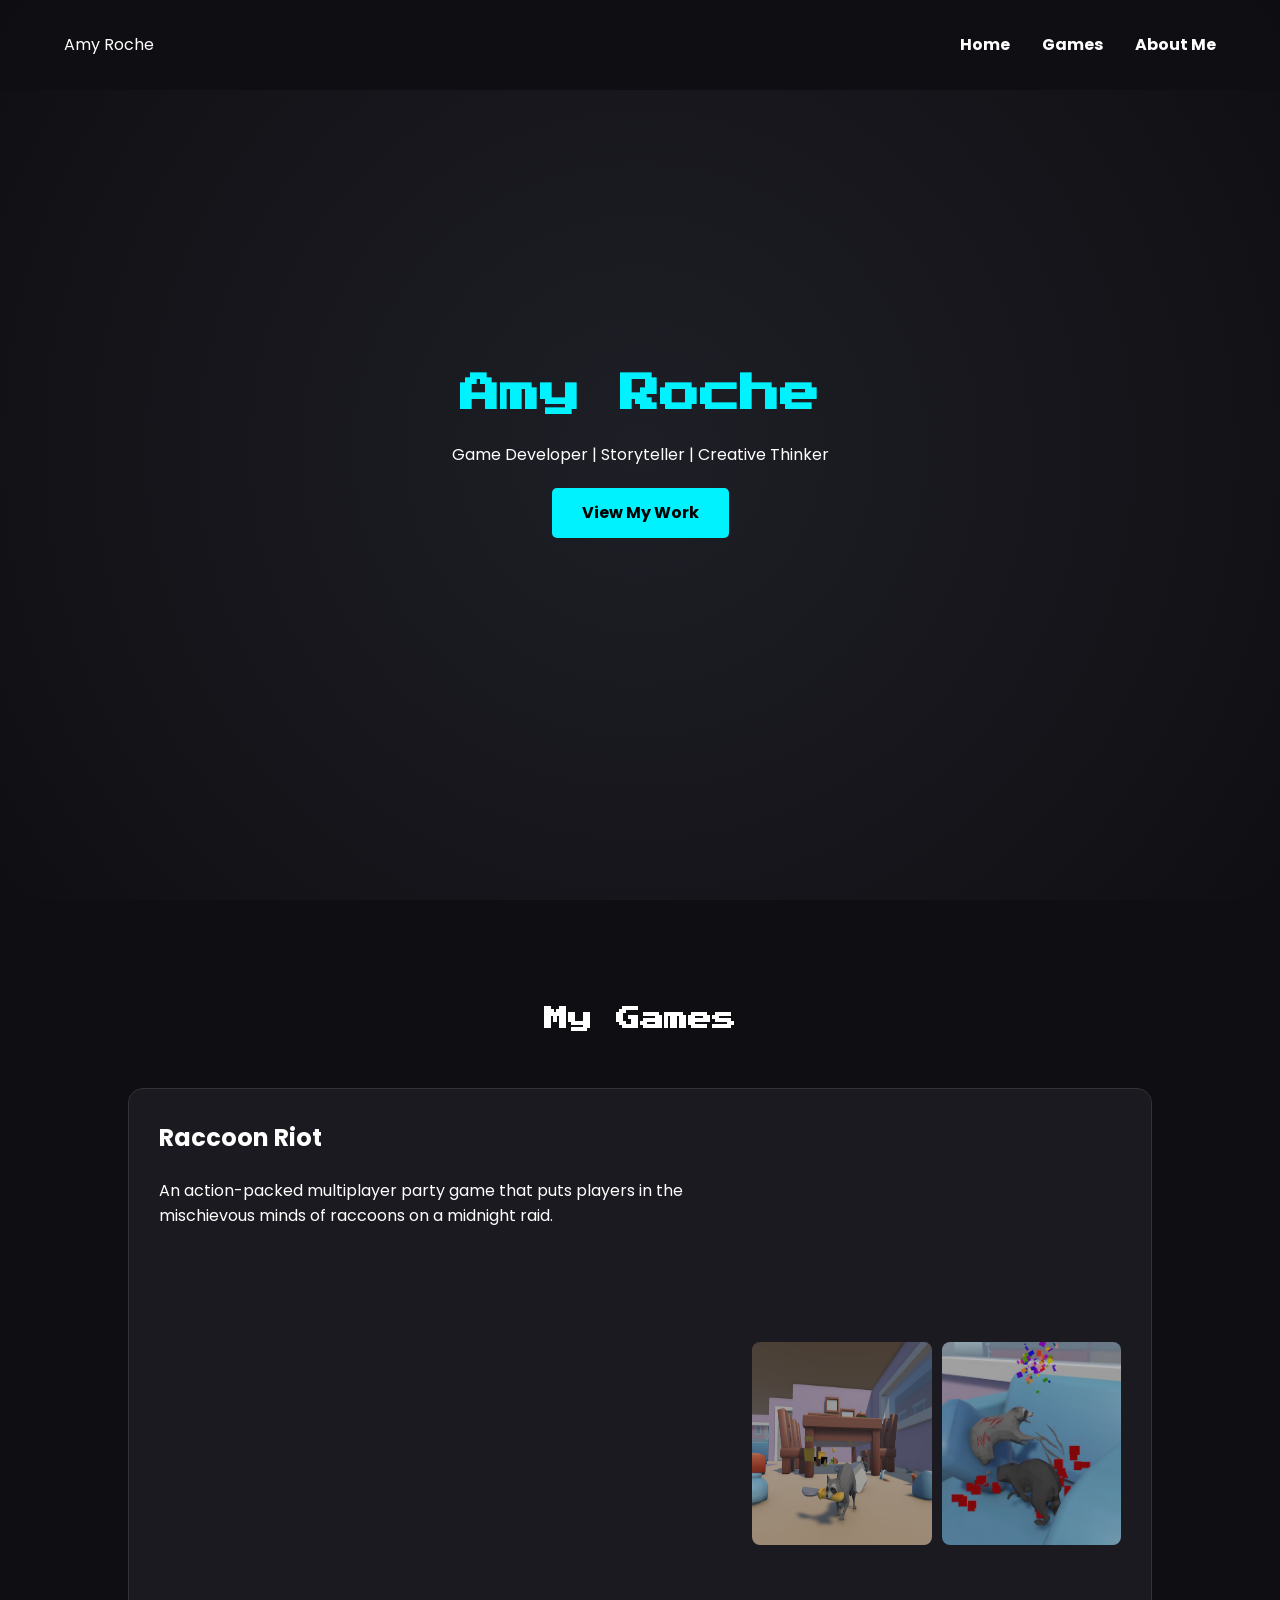
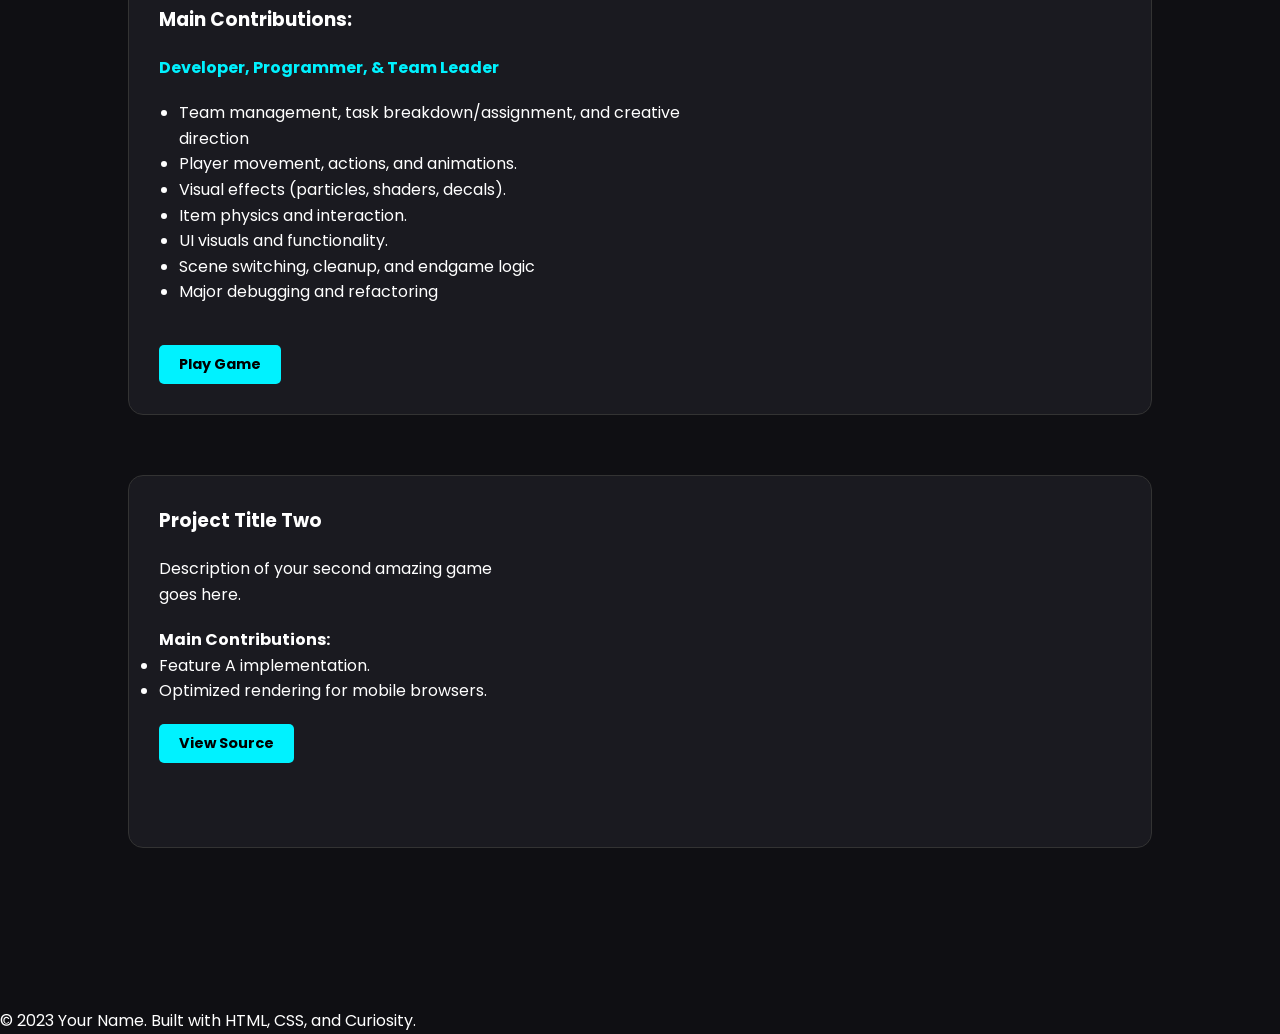
==== Website/index.html @ b45fedc7 "website initial wip" ====
<!DOCTYPE html>
<html lang="en">
<head>
    <meta charset="UTF-8">
    <meta name="viewport" content="width=device-width, initial-scale=1.0">
    <title>Your Name | Game Developer Portfolio</title>
    <link rel="stylesheet" href="style.css">
    <!-- Google Fonts for a gaming feel -->
    <link href="https://fonts.googleapis.com/css2?family=Poppins:wght@300;400;700&family=Press+Start+2P&display=swap" rel="stylesheet">
</head>
<body>

    <!-- Navigation -->
    <nav>
        <div class="logo">Amy Roche</div>
        <ul>
            <li><a href="#title">Home</a></li>
            <li><a href="#projects">Games</a></li>
            <li><a href="#about">About Me</a></li>
        </ul>
    </nav>

    <!-- Title -->
    <section id="title" class="title">
        <div class="title-content">
            <h1><span class="highlight">Amy Roche</span></h1>
            <p>Game Developer | Storyteller | Creative Thinker</p>
            <a href="#projects" class="btn">View My Work</a>
        </div>
    </section>

    <!-- Projects Section -->
    <section id="projects" class="projects">
        <h2 class="section-title">My Games</h2>

        <!-- Raccoon Riot -->
        <div class="project-card">
            <div class="project-info">
                <h2>Raccoon Riot</h2>
                <p class="description">
                    An action-packed multiplayer party game that puts 
                    players in the mischievous minds of raccoons on a midnight raid.
                </p>
            </div>
            <div class="project-media">
                <div class="video-container">
                    <iframe src="https://www.youtube.com/watch?v=JwVisF-17L0" frameborder="0" allowfullscreen></iframe>
                </div>
                <div class="image-row">
                    <img src="assets/Raccoon1.png" alt="Game Screenshot">
                    <img src="assets/Raccoon2.png" alt="Game Screenshot">
                </div>
            </div>
            <div class="project-info">
                <h3 class="description">Main Contributions:</h3>
                <h4>
                    <span class="highlight">Developer, Programmer, & Team Leader</span>
                </h4>
                <div class="list">
                    <ul>
                        <li>Team management, task breakdown/assignment, and creative direction</li>
                        <li>Player movement, actions, and animations.</li>
                        <li>Visual effects (particles, shaders, decals).</li>
                        <li>Item physics and interaction.</li>
                        <li>UI visuals and functionality.</li>
                        <li>Scene switching, cleanup, and endgame logic</li>
                        <li>Major debugging and refactoring</li>
                    </ul>
                </div>
                <a href="#" class="btn-small">Play Game</a>
            </div>
        </div>

        <!-- Unspoken -->
        <div class="project-card reverse">
            <div class="project-media">
                <div class="video-container">
                    <iframe src="https://www.youtube.com/embed/VIDEO_ID" frameborder="0" allowfullscreen></iframe>
                </div>
            </div>
            <div class="project-info">
                <h3>Project Title Two</h3>
                <p class="description">Description of your second amazing game goes here.</p>
                <h4>Main Contributions:</h4>
                <ul>
                    <li>Feature A implementation.</li>
                    <li>Optimized rendering for mobile browsers.</li>
                </ul>
                <a href="#" class="btn-small">View Source</a>
            </div>
        </div>

        <!-- Add Project 3 here -->

    </section>

    <!-- Footer -->
    <footer>
        <p>&copy; 2023 Your Name. Built with HTML, CSS, and Curiosity.</p>
    </footer>

</body>
</html>
---- Website/style.css ----
/* General Reset */
* {
    margin: 0;
    padding: 0;
    box-sizing: border-box;
}

:root {
    --bg-color: #0f0f13;
    --card-bg: #1a1a20;
    --accent-color: #00f2ff; /* Cyan Neon */
    --text-color: #ffffff;
    --body-font: 'Poppins', sans-serif;
    --heading-font: 'Press Start 2P', cursive; /* For that retro feel */
}

html {
    scroll-behavior: smooth;
}

body {
    background-color: var(--bg-color);
    color: var(--text-color);
    font-family: var(--body-font);
    line-height: 1.6;
}

/* Navigation */
nav {
    display: flex;
    justify-content: space-between;
    align-items: center;
    padding: 2rem 5%;
    position: fixed;
    width: 100%;
    z-index: 100;
    background: rgba(15, 15, 19, 0.9);
}

nav ul {
    display: flex;
    list-style: none;
}

nav ul li {
    margin-left: 2rem;
}

nav a {
    color: white;
    text-decoration: none;
    font-weight: bold;
    transition: 0.3s;
}

nav a:hover {
    color: var(--accent-color);
}

/* Title Section */
.title {
    height: 100vh;
    display: flex;
    align-items: center;
    justify-content: center;
    text-align: center;
    background: radial-gradient(circle, #1e1e26 0%, #0f0f13 100%);
}

.highlight {
    color: var(--accent-color);
}

.title h1 {
    font-family: var(--heading-font);
    font-size: 2.5rem;
    margin-bottom: 1rem;
}

/* Project Cards */
.projects {
    padding: 100px 10%;
}

.section-title {
    font-family: var(--heading-font);
    text-align: center;
    margin-bottom: 50px;
    font-size: 1.5rem;
}

.description {
    margin-top: 20px;
    margin-bottom: 20px;
}

.project-card {
    display: grid;
    grid-template-columns: 1.2fr 0.8fr;
    gap: 40px;
    background: var(--card-bg);
    padding: 30px;
    border-radius: 15px;
    margin-bottom: 60px;
    border: 1px solid #333;
    transition: transform 0.3s ease;
}

.project-card:hover {
    transform: translateY(-5px);
    border-color: var(--accent-color);
}

.project-card.reverse {
    direction: rtl; /* Flips the order for visual variety */
}

.project-card.reverse .project-info {
    direction: ltr; /* Resets text direction */
}

.list {
    padding: 20px;
}

.project-info {
    align-items: center;
}

/* Media Styling */
.video-container {
    position: relative;
    padding-bottom: 56.25%; /* 16:9 Aspect Ratio */
    height: 0;
    overflow: hidden;
    border-radius: 8px;
}

.video-container iframe {
    position: absolute;
    top: 0;
    left: 0;
    width: 100%;
    height: 100%;
}

.image-row {
    display: flex;
    gap: 10px;
    margin-top: 15px;
}

.image-row img {
    width: calc(50% - 5px);
    border-radius: 8px;
    opacity: 0.7;
    transition: 0.3s;
}

.image-row img:hover {
    opacity: 1;
}

/* Buttons */
.btn, .btn-small {
    display: inline-block;
    background: var(--accent-color);
    color: #000;
    padding: 12px 30px;
    text-decoration: none;
    font-weight: bold;
    border-radius: 5px;
    margin-top: 20px;
    transition: 0.3s;
}

.btn-small {
    padding: 8px 20px;
    font-size: 0.9rem;
}

.btn:hover {
    box-shadow: 0 0 20px var(--accent-color);
}

/* Responsive Logic */
@media (max-width: 900px) {
    .project-card, .project-card.reverse {
        grid-template-columns: 1fr;
    }
}
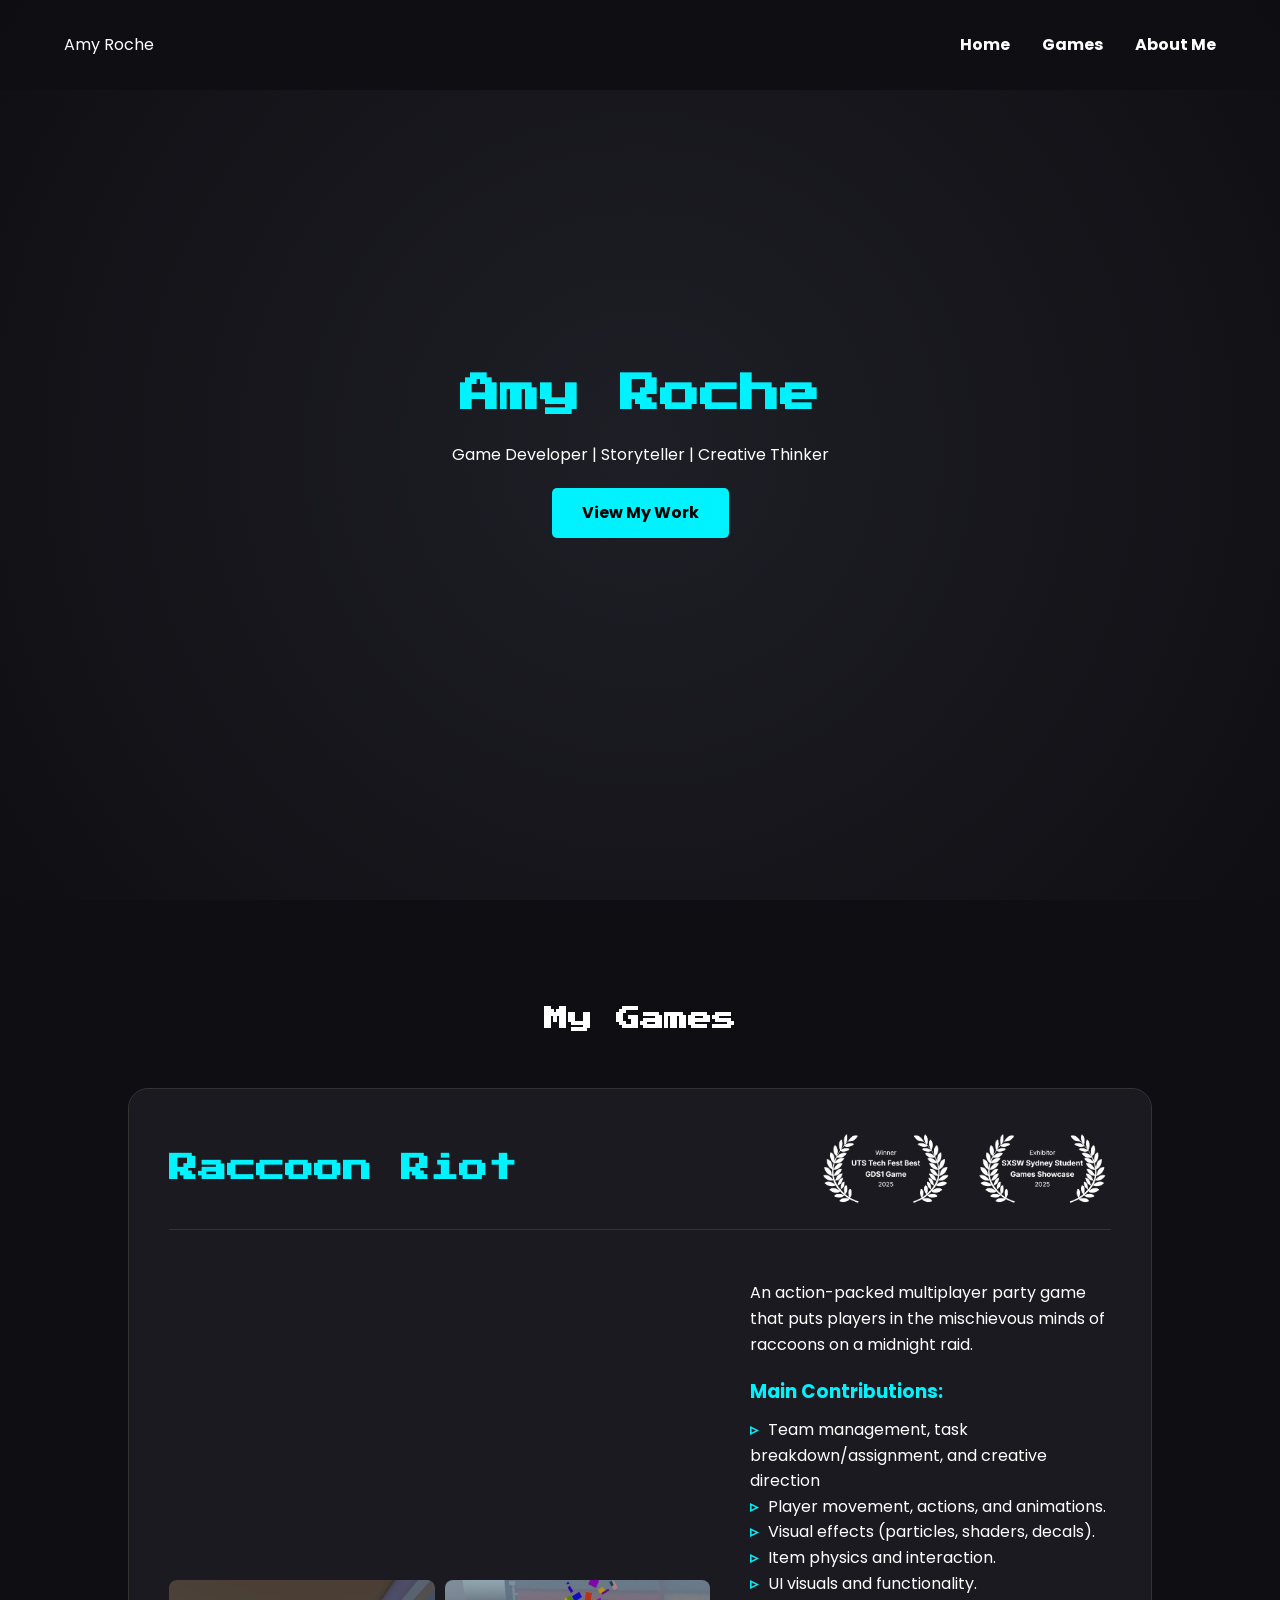
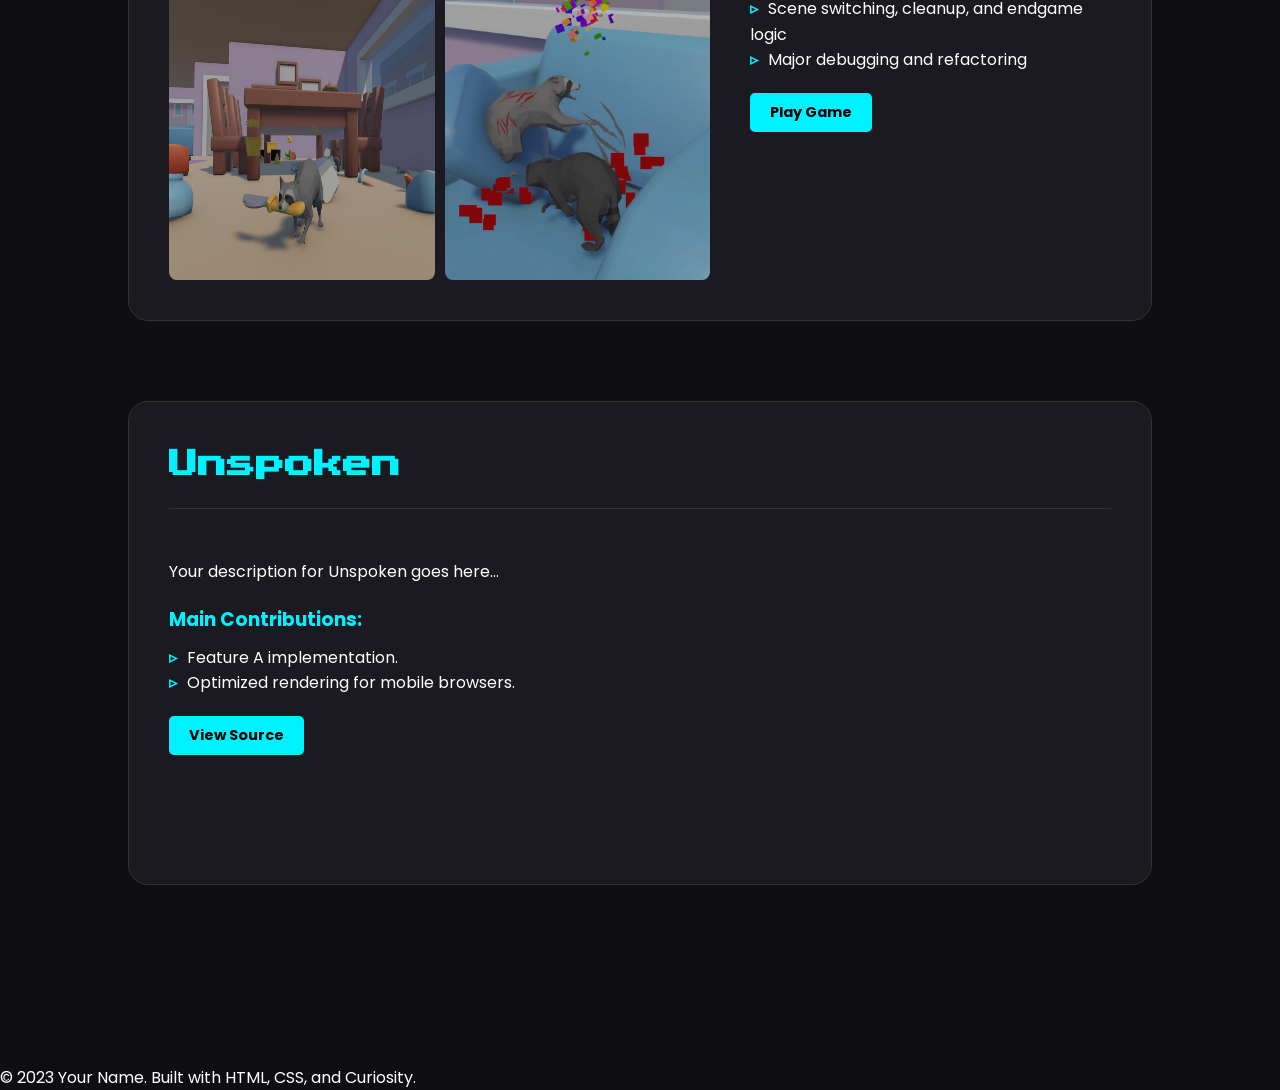
==== commit 3b9e97aa: "reformatting and awards section" ====
--- a/Website/index.html
+++ b/Website/index.html
@@ -5,7 +5,6 @@
     <meta name="viewport" content="width=device-width, initial-scale=1.0">
     <title>Your Name | Game Developer Portfolio</title>
     <link rel="stylesheet" href="style.css">
-    <!-- Google Fonts for a gaming feel -->
     <link href="https://fonts.googleapis.com/css2?family=Poppins:wght@300;400;700&family=Press+Start+2P&display=swap" rel="stylesheet">
 </head>
 <body>
@@ -33,31 +32,39 @@
     <section id="projects" class="projects">
         <h2 class="section-title">My Games</h2>
 
-        <!-- Raccoon Riot -->
+        <!-- PROJECT 1: RACCOON RIOT -->
         <div class="project-card">
-            <div class="project-info">
+            <!-- Title & Award Section -->
+            <div class="project-header">
                 <h2>Raccoon Riot</h2>
-                <p class="description">
-                    An action-packed multiplayer party game that puts 
-                    players in the mischievous minds of raccoons on a midnight raid.
-                </p>
-            </div>
-            <div class="project-media">
-                <div class="video-container">
-                    <iframe src="https://www.youtube.com/watch?v=JwVisF-17L0" frameborder="0" allowfullscreen></iframe>
-                </div>
-                <div class="image-row">
-                    <img src="assets/Raccoon1.png" alt="Game Screenshot">
-                    <img src="assets/Raccoon2.png" alt="Game Screenshot">
+                <!-- Award Laurels -->
+                <div class="awards-container">
+                    <div class="award">
+                        <img src="assets/RaccoonAward1.png" alt="Screenshot">
+                    </div>
+                    <div class="award">
+                        <img src="assets/RaccoonAward2.png" alt="Screenshot">
+                    </div>
                 </div>
             </div>
-            <div class="project-info">
-                <h3 class="description">Main Contributions:</h3>
-                <h4>
-                    <span class="highlight">Developer, Programmer, & Team Leader</span>
-                </h4>
-                <div class="list">
-                    <ul>
+
+            <div class="project-content">
+                <div class="project-media">
+                    <div class="video-container">
+                        <iframe src="https://www.youtube.com/embed/JwVisF-17L0" frameborder="0" allowfullscreen></iframe>
+                    </div>
+                    <div class="image-row">
+                        <img src="assets/Raccoon1.png" alt="Screenshot">
+                        <img src="assets/Raccoon2.png" alt="Screenshot">
+                    </div>
+                </div>
+
+                <div class="project-info">
+                    <p class="description">
+                        An action-packed multiplayer party game that puts players in the mischievous minds of raccoons on a midnight raid.
+                    </p>
+                    <h3 class="highlight">Main Contributions:</h3>
+                    <ul class="contribution-list">
                         <li>Team management, task breakdown/assignment, and creative direction</li>
                         <li>Player movement, actions, and animations.</li>
                         <li>Visual effects (particles, shaders, decals).</li>
@@ -66,31 +73,36 @@
                         <li>Scene switching, cleanup, and endgame logic</li>
                         <li>Major debugging and refactoring</li>
                     </ul>
+                    <a href="https://leilamei.itch.io/raccoon-riot" target="_blank" class="btn-small">Play Game</a>
                 </div>
-                <a href="#" class="btn-small">Play Game</a>
             </div>
         </div>
 
-        <!-- Unspoken -->
+        <!-- PROJECT 2: UNSPOKEN (Consistent Layout) -->
         <div class="project-card reverse">
-            <div class="project-media">
-                <div class="video-container">
-                    <iframe src="https://www.youtube.com/embed/VIDEO_ID" frameborder="0" allowfullscreen></iframe>
+            <div class="project-header">
+                <h2>Unspoken</h2>
+                <div class="awards-container">
+                    <!-- Add award here if needed -->
                 </div>
             </div>
-            <div class="project-info">
-                <h3>Project Title Two</h3>
-                <p class="description">Description of your second amazing game goes here.</p>
-                <h4>Main Contributions:</h4>
-                <ul>
-                    <li>Feature A implementation.</li>
-                    <li>Optimized rendering for mobile browsers.</li>
-                </ul>
-                <a href="#" class="btn-small">View Source</a>
+            <div class="project-content">
+                <div class="project-media">
+                    <div class="video-container">
+                        <iframe src="" frameborder="0" allowfullscreen></iframe>
+                    </div>
+                </div>
+                <div class="project-info">
+                    <p class="description">Your description for Unspoken goes here...</p>
+                    <h3 class="highlight">Main Contributions:</h3>
+                    <ul class="contribution-list">
+                        <li>Feature A implementation.</li>
+                        <li>Optimized rendering for mobile browsers.</li>
+                    </ul>
+                    <a href="#" class="btn-small">View Source</a>
+                </div>
             </div>
         </div>
-
-        <!-- Add Project 3 here -->
 
     </section>
 
--- a/Website/style.css
+++ b/Website/style.css
@@ -1,10 +1,6 @@
-/* General Reset */
-* {
-    margin: 0;
-    padding: 0;
-    box-sizing: border-box;
-}
-
+/* =========================================
+   1. GENERAL & VARIABLES
+   ========================================= */
 :root {
     --bg-color: #0f0f13;
     --card-bg: #1a1a20;
@@ -14,6 +10,12 @@
     --heading-font: 'Press Start 2P', cursive; /* For that retro feel */
 }
 
+* {
+    margin: 0;
+    padding: 0;
+    box-sizing: border-box;
+}
+
 html {
     scroll-behavior: smooth;
 }
@@ -25,7 +27,28 @@
     line-height: 1.6;
 }
 
-/* Navigation */
+/* =========================================
+   2. TYPOGRAPHY
+   ========================================= */
+.highlight {
+    color: var(--accent-color);
+}
+
+.section-title {
+    font-family: var(--heading-font);
+    text-align: center;
+    margin-bottom: 50px;
+    font-size: 1.5rem;
+}
+
+.description {
+    margin-top: 20px;
+    margin-bottom: 20px;
+}
+
+/* =========================================
+   3. NAVIGATION
+   ========================================= */
 nav {
     display: flex;
     justify-content: space-between;
@@ -57,7 +80,9 @@
     color: var(--accent-color);
 }
 
-/* Title Section */
+/* =========================================
+   4. TITLE SECTION
+   ========================================= */
 .title {
     height: 100vh;
     display: flex;
@@ -65,10 +90,6 @@
     justify-content: center;
     text-align: center;
     background: radial-gradient(circle, #1e1e26 0%, #0f0f13 100%);
-}
-
-.highlight {
-    color: var(--accent-color);
 }
 
 .title h1 {
@@ -77,57 +98,64 @@
     margin-bottom: 1rem;
 }
 
-/* Project Cards */
+/* =========================================
+   5. PROJECTS & CARDS
+   ========================================= */
 .projects {
     padding: 100px 10%;
 }
 
-.section-title {
+.project-card {
+    background: var(--card-bg);
+    padding: 40px;
+    border-radius: 20px;
+    margin-bottom: 80px;
+    border: 1px solid #333;
+    display: flex;
+    flex-direction: column; 
+    gap: 20px;
+    transition: transform 0.3s ease, border-color 0.3s ease;
+}
+
+.project-card:hover {
+    transform: translateY(-5px);
+    border-color: var(--accent-color);
+}
+
+.project-header {
+    display: flex;
+    justify-content: space-between;
+    align-items: center;
+    border-bottom: 1px solid #333;
+    padding-bottom: 20px;
+    margin-bottom: 10px;
+}
+
+.project-header h2 {
     font-family: var(--heading-font);
-    text-align: center;
-    margin-bottom: 50px;
-    font-size: 1.5rem;
-}
-
-.description {
-    margin-top: 20px;
-    margin-bottom: 20px;
-}
-
-.project-card {
+    font-size: 1.8rem;
+    color: var(--accent-color);
+}
+
+.project-content {
     display: grid;
     grid-template-columns: 1.2fr 0.8fr;
     gap: 40px;
-    background: var(--card-bg);
-    padding: 30px;
-    border-radius: 15px;
-    margin-bottom: 60px;
-    border: 1px solid #333;
-    transition: transform 0.3s ease;
-}
-
-.project-card:hover {
-    transform: translateY(-5px);
-    border-color: var(--accent-color);
-}
-
-.project-card.reverse {
-    direction: rtl; /* Flips the order for visual variety */
-}
-
-.project-card.reverse .project-info {
-    direction: ltr; /* Resets text direction */
-}
-
-.list {
-    padding: 20px;
-}
-
-.project-info {
-    align-items: center;
-}
-
-/* Media Styling */
+}
+
+/* Reverse Layout specific styling */
+.project-card.reverse .project-content {
+    direction: rtl;
+}
+
+.project-card.reverse .project-info, 
+.project-card.reverse .project-media {
+    direction: ltr;
+}
+
+/* =========================================
+   6. PROJECT MEDIA (Video & Images)
+   ========================================= */
 .video-container {
     position: relative;
     padding-bottom: 56.25%; /* 16:9 Aspect Ratio */
@@ -161,7 +189,49 @@
     opacity: 1;
 }
 
-/* Buttons */
+/* =========================================
+   7. LISTS & INFO
+   ========================================= */
+.list {
+    padding: 20px;
+}
+
+.contribution-list {
+    list-style: none;
+    margin-top: 10px;
+}
+
+.contribution-list li::before {
+    content: "▹";
+    color: var(--accent-color);
+    margin-right: 10px;
+    font-weight: bold;
+}
+
+/* =========================================
+   8. AWARDS
+   ========================================= */
+.awards-container {
+    display: flex;
+    gap: 20px;
+    align-items: center;
+}
+
+.award {
+    display: flex;
+    align-items: center;
+    justify-content: center;
+}
+
+.award img {
+    height: 80px;
+    width: auto;
+    object-fit: contain;
+}
+
+/* =========================================
+   9. BUTTONS
+   ========================================= */
 .btn, .btn-small {
     display: inline-block;
     background: var(--accent-color);
@@ -179,13 +249,21 @@
     font-size: 0.9rem;
 }
 
-.btn:hover {
+.btn:hover, .btn-small:hover {
     box-shadow: 0 0 20px var(--accent-color);
 }
 
-/* Responsive Logic */
-@media (max-width: 900px) {
-    .project-card, .project-card.reverse {
+/* =========================================
+   10. RESPONSIVE DESIGN
+   ========================================= */
+@media (max-width: 1000px) {
+    .project-content {
         grid-template-columns: 1fr;
     }
+    
+    .project-header {
+        flex-direction: column;
+        text-align: center;
+        gap: 20px;
+    }
 }
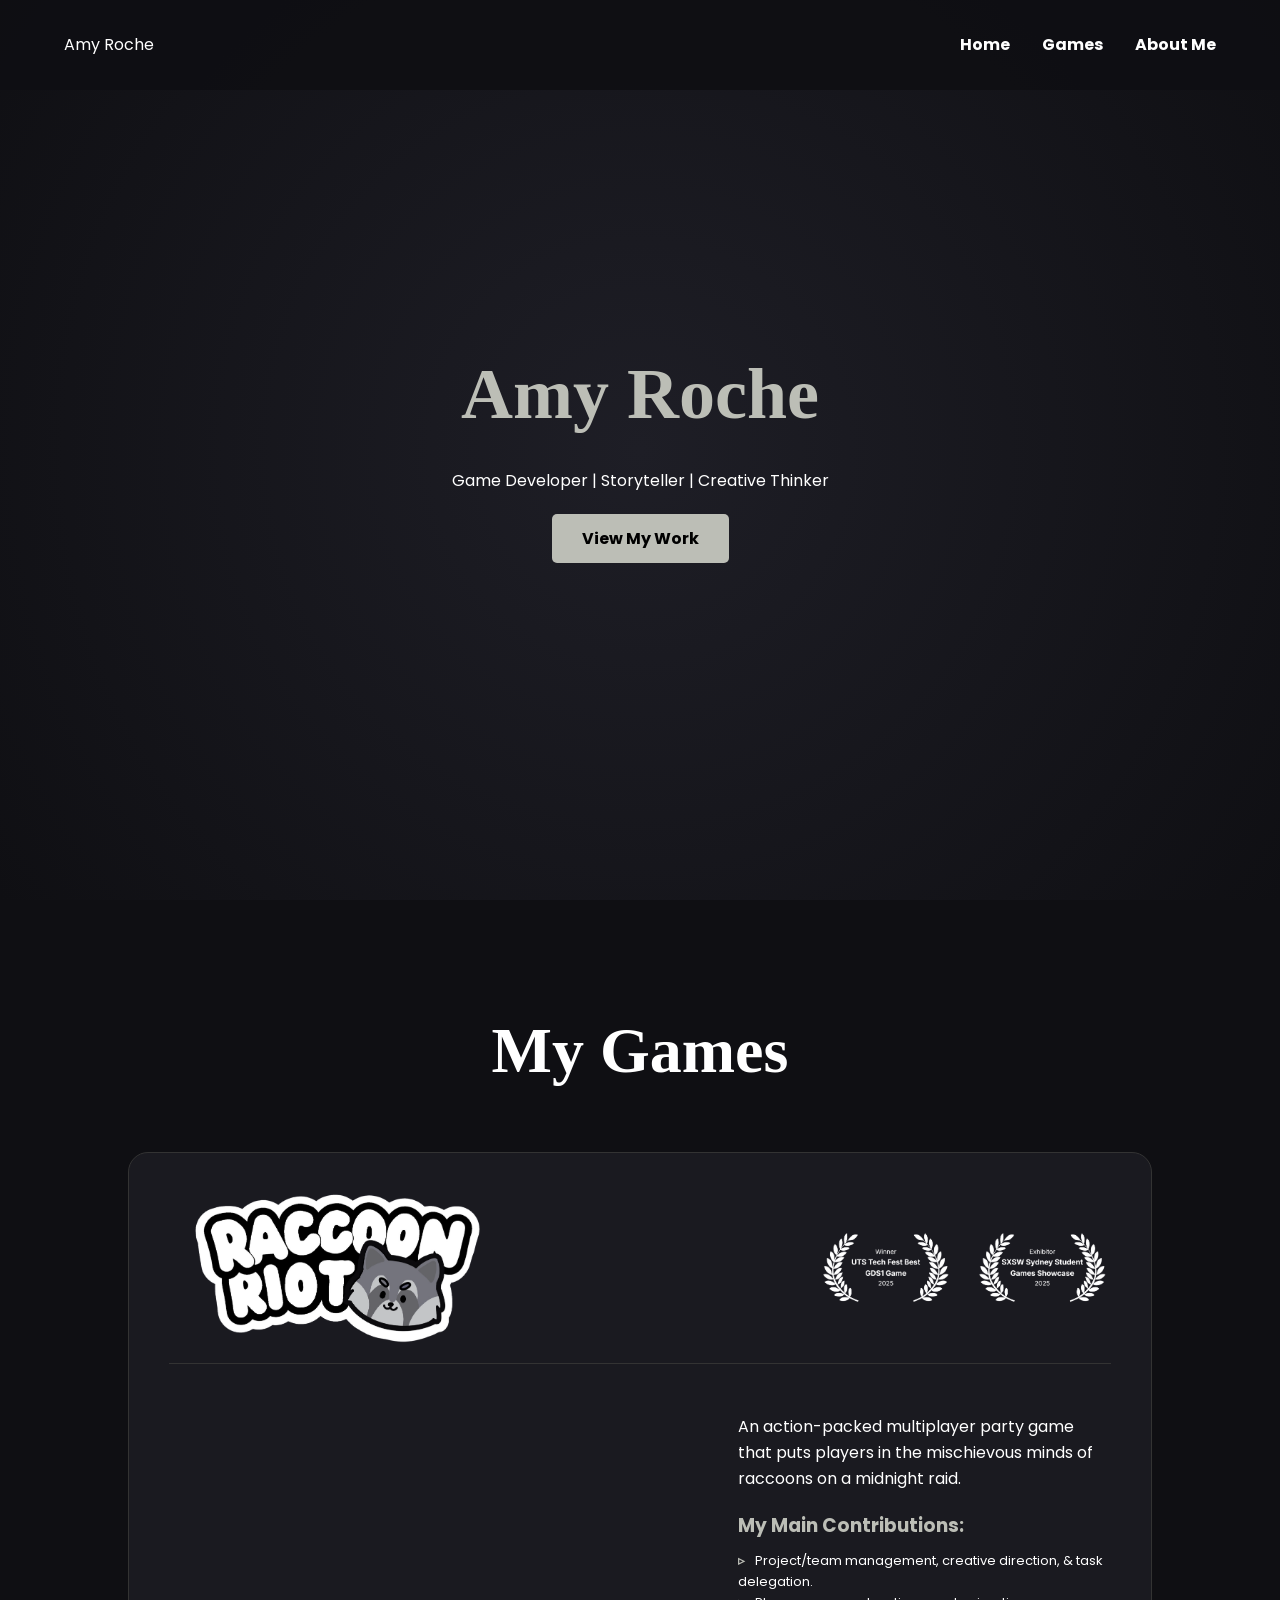
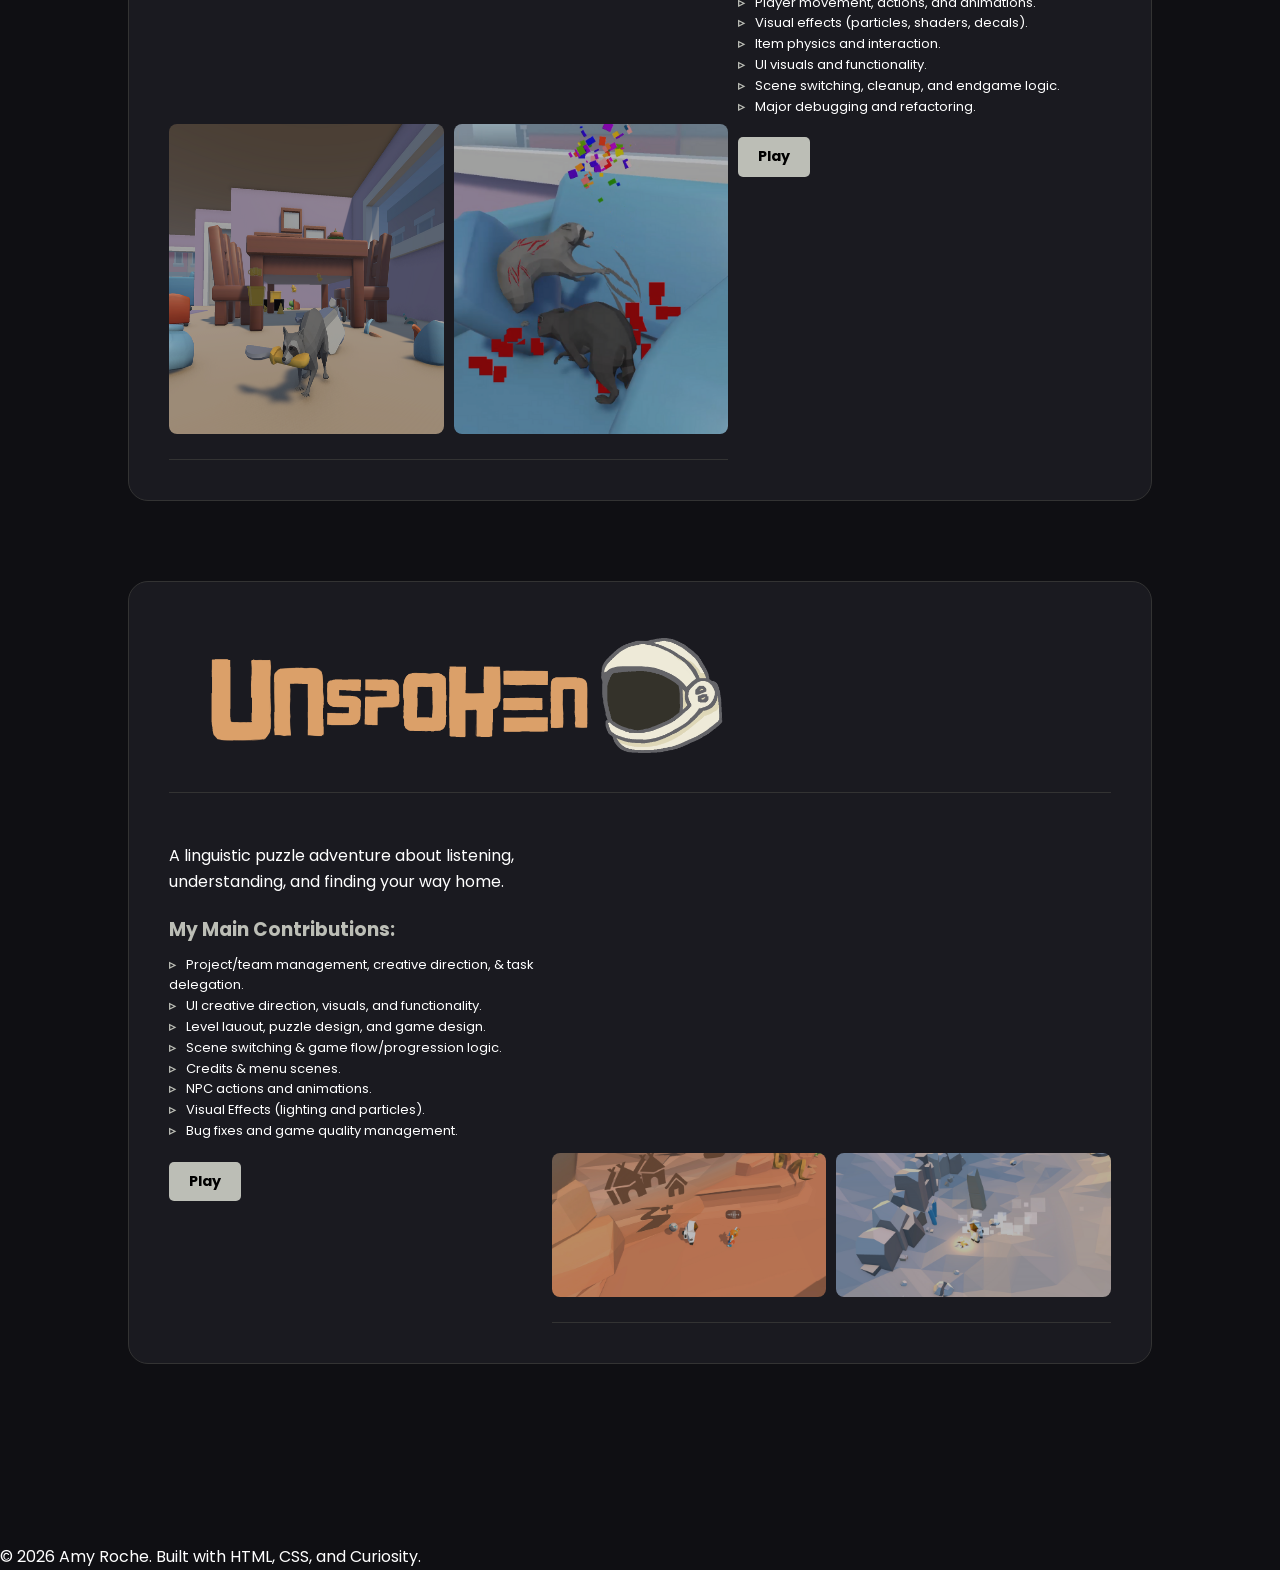
==== commit 5d5f5dea: "Unspoken content and formatting fixes" ====
--- a/Website/index.html
+++ b/Website/index.html
@@ -3,7 +3,7 @@
 <head>
     <meta charset="UTF-8">
     <meta name="viewport" content="width=device-width, initial-scale=1.0">
-    <title>Your Name | Game Developer Portfolio</title>
+    <title>Amy Roche | Game Developer Portfolio</title>
     <link rel="stylesheet" href="style.css">
     <link href="https://fonts.googleapis.com/css2?family=Poppins:wght@300;400;700&family=Press+Start+2P&display=swap" rel="stylesheet">
 </head>
@@ -36,7 +36,7 @@
         <div class="project-card">
             <!-- Title & Award Section -->
             <div class="project-header">
-                <h2>Raccoon Riot</h2>
+                <img src="assets/RaccoonLogo.png" alt="Raccoon Riot Logo" class="project-logo">
                 <!-- Award Laurels -->
                 <div class="awards-container">
                     <div class="award">
@@ -63,43 +63,53 @@
                     <p class="description">
                         An action-packed multiplayer party game that puts players in the mischievous minds of raccoons on a midnight raid.
                     </p>
-                    <h3 class="highlight">Main Contributions:</h3>
+                    <h3 class="highlight">My Main Contributions:</h3>
                     <ul class="contribution-list">
-                        <li>Team management, task breakdown/assignment, and creative direction</li>
+                        <li>Project/team management, creative direction, & task delegation.</li>
                         <li>Player movement, actions, and animations.</li>
                         <li>Visual effects (particles, shaders, decals).</li>
                         <li>Item physics and interaction.</li>
                         <li>UI visuals and functionality.</li>
-                        <li>Scene switching, cleanup, and endgame logic</li>
-                        <li>Major debugging and refactoring</li>
+                        <li>Scene switching, cleanup, and endgame logic.</li>
+                        <li>Major debugging and refactoring.</li>
                     </ul>
-                    <a href="https://leilamei.itch.io/raccoon-riot" target="_blank" class="btn-small">Play Game</a>
+                    <a href="https://leilamei.itch.io/raccoon-riot" target="_blank" class="btn-small">Play</a>
                 </div>
             </div>
         </div>
 
-        <!-- PROJECT 2: UNSPOKEN (Consistent Layout) -->
+        <!-- PROJECT 2: UNSPOKEN -->
         <div class="project-card reverse">
             <div class="project-header">
-                <h2>Unspoken</h2>
+                <img src="assets/UnspokenLogo.png" alt="Unspoken Logo" class="project-logo">
                 <div class="awards-container">
-                    <!-- Add award here if needed -->
+                    <!-- Add award here -->
                 </div>
             </div>
             <div class="project-content">
                 <div class="project-media">
                     <div class="video-container">
-                        <iframe src="" frameborder="0" allowfullscreen></iframe>
+                        <iframe src="https://www.youtube.com/embed/9GjKifjIOE0" frameborder="0" allowfullscreen></iframe>
+                    </div>
+                    <div class="image-row">
+                        <img src="assets/Unspoken1.png" alt="Screenshot">
+                        <img src="assets/Unspoken2.png" alt="Screenshot">
                     </div>
                 </div>
                 <div class="project-info">
-                    <p class="description">Your description for Unspoken goes here...</p>
-                    <h3 class="highlight">Main Contributions:</h3>
+                    <p class="description">A linguistic puzzle adventure about listening, understanding, and finding your way home.</p>
+                    <h3 class="highlight">My Main Contributions:</h3>
                     <ul class="contribution-list">
-                        <li>Feature A implementation.</li>
-                        <li>Optimized rendering for mobile browsers.</li>
+                        <li>Project/team management, creative direction, & task delegation.</li>
+                        <li>UI creative direction, visuals, and functionality.</li>
+                        <li>Level lauout, puzzle design, and game design.</li>
+                        <li>Scene switching & game flow/progression logic.</li>
+                        <li>Credits & menu scenes.</li>
+                        <li>NPC actions and animations.</li>
+                        <li>Visual Effects (lighting and particles).</li>
+                        <li>Bug fixes and game quality management.</li>
                     </ul>
-                    <a href="#" class="btn-small">View Source</a>
+                    <a href="https://leilamei.itch.io/unspoken" class="btn-small">Play</a>
                 </div>
             </div>
         </div>
@@ -108,7 +118,7 @@
 
     <!-- Footer -->
     <footer>
-        <p>&copy; 2023 Your Name. Built with HTML, CSS, and Curiosity.</p>
+        <p>&copy; 2026 Amy Roche. Built with HTML, CSS, and Curiosity.</p>
     </footer>
 
 </body>
--- a/Website/style.css
+++ b/Website/style.css
@@ -1,13 +1,20 @@
+@font-face {
+    font-family: 'MyCustomFont';
+    src: url('assets/fonts/Murva/Murva\ Font\ Demo.ttf') format('truetype');
+    font-weight: normal;
+    font-style: normal;
+}
+
 /* =========================================
    1. GENERAL & VARIABLES
    ========================================= */
 :root {
     --bg-color: #0f0f13;
     --card-bg: #1a1a20;
-    --accent-color: #00f2ff; /* Cyan Neon */
+    --accent-color: #bcbeb6;
     --text-color: #ffffff;
     --body-font: 'Poppins', sans-serif;
-    --heading-font: 'Press Start 2P', cursive; /* For that retro feel */
+    --heading-font: 'MyCustomFont', cursive;
 }
 
 * {
@@ -38,7 +45,7 @@
     font-family: var(--heading-font);
     text-align: center;
     margin-bottom: 50px;
-    font-size: 1.5rem;
+    font-size: 4rem;
 }
 
 .description {
@@ -94,7 +101,7 @@
 
 .title h1 {
     font-family: var(--heading-font);
-    font-size: 2.5rem;
+    font-size: 4.5rem;
     margin-bottom: 1rem;
 }
 
@@ -137,10 +144,16 @@
     color: var(--accent-color);
 }
 
+.project-logo {
+    max-height: 150px;
+    width: auto;
+    object-fit: contain;
+}
+
 .project-content {
     display: grid;
     grid-template-columns: 1.2fr 0.8fr;
-    gap: 40px;
+    gap: 10px;
 }
 
 /* Reverse Layout specific styling */
@@ -156,6 +169,12 @@
 /* =========================================
    6. PROJECT MEDIA (Video & Images)
    ========================================= */
+
+.project-media {
+    border-bottom: 1px solid #333;
+    padding-bottom: 25px;
+}
+
 .video-container {
     position: relative;
     padding-bottom: 56.25%; /* 16:9 Aspect Ratio */
@@ -199,6 +218,7 @@
 .contribution-list {
     list-style: none;
     margin-top: 10px;
+    font-size: small;
 }
 
 .contribution-list li::before {
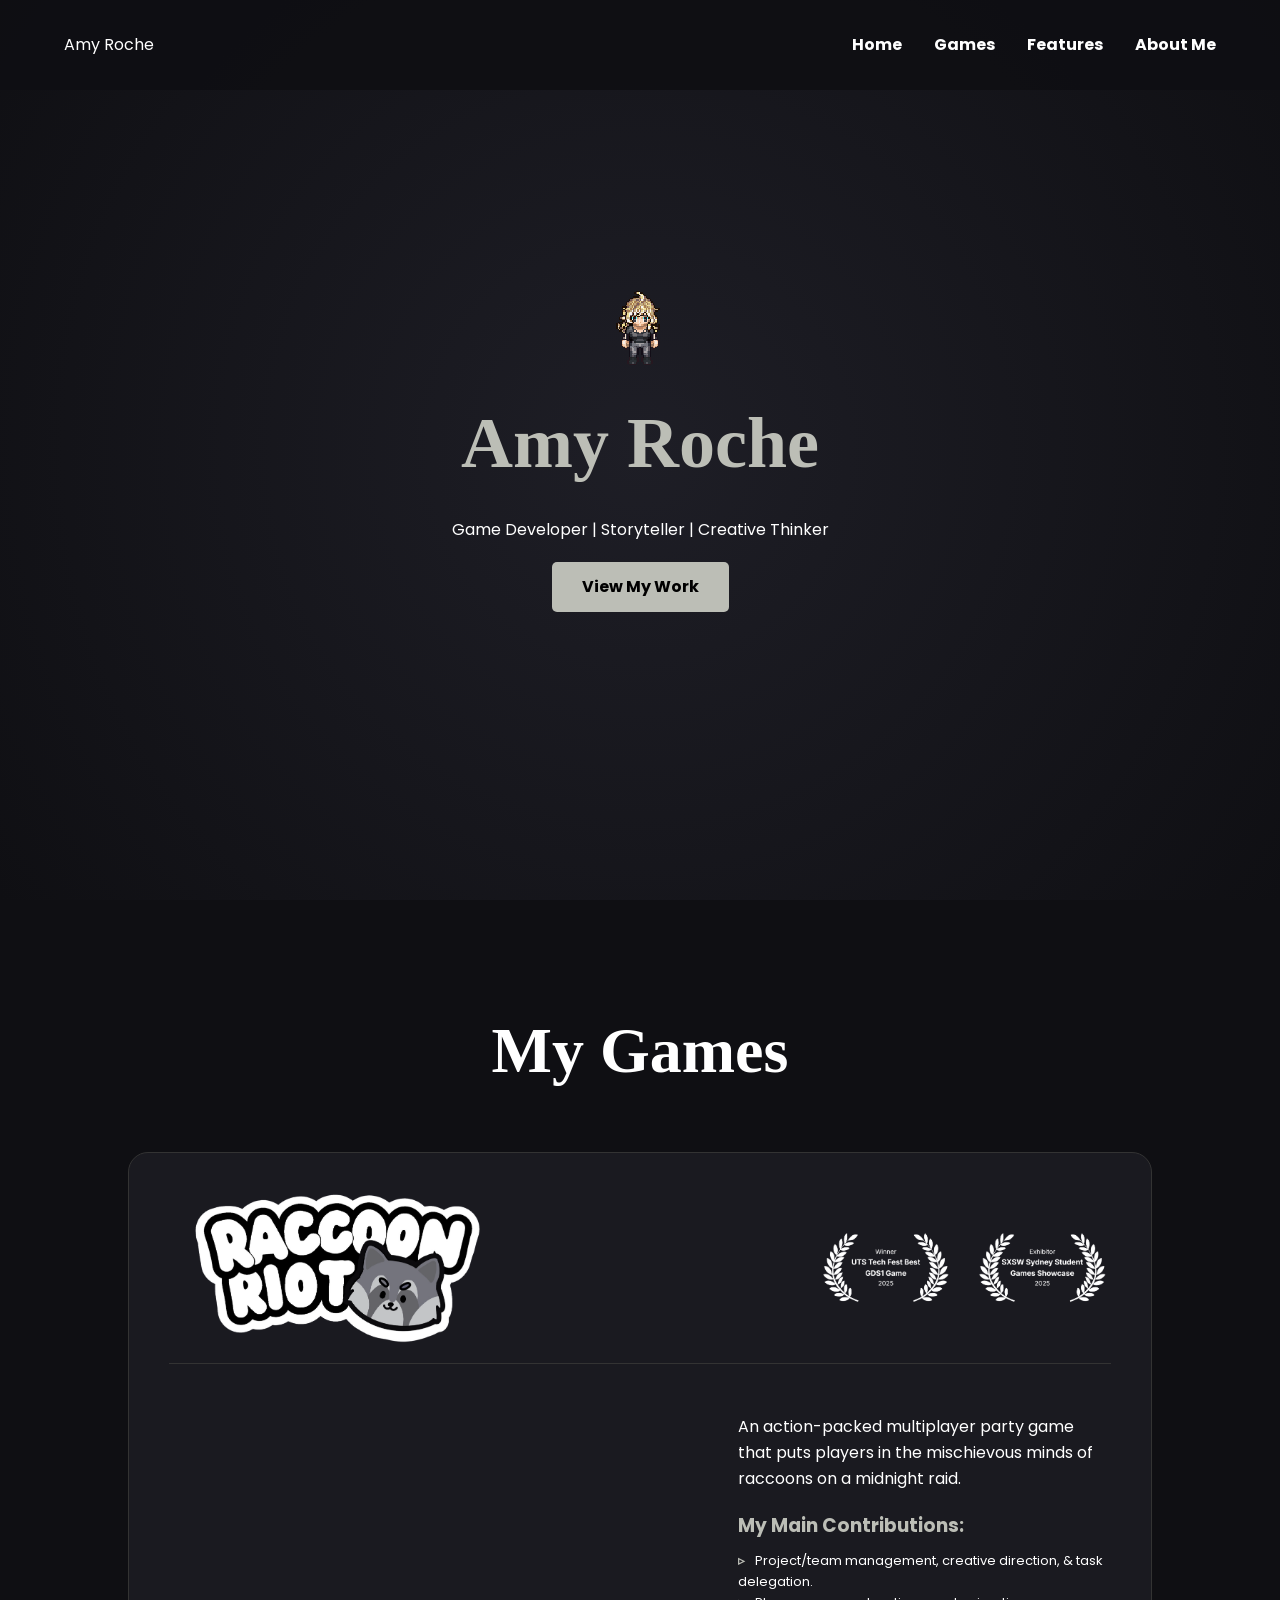
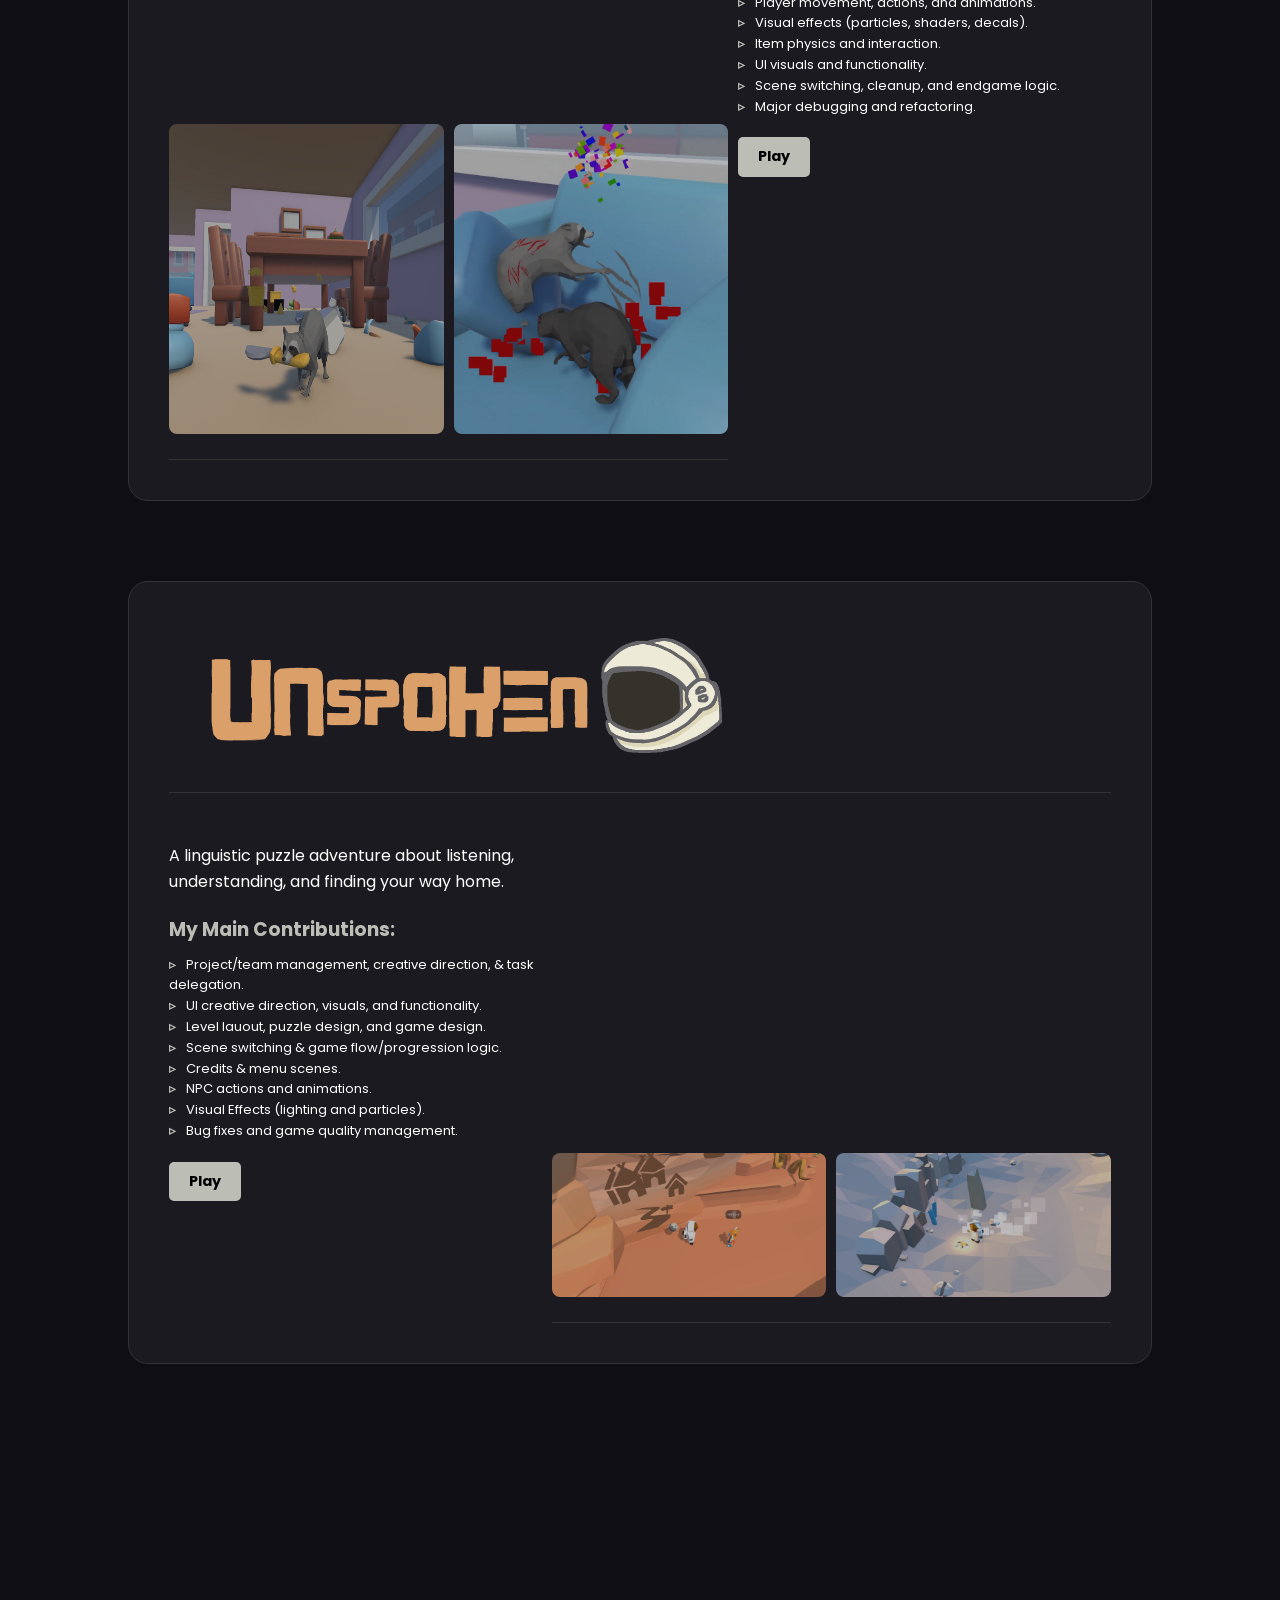
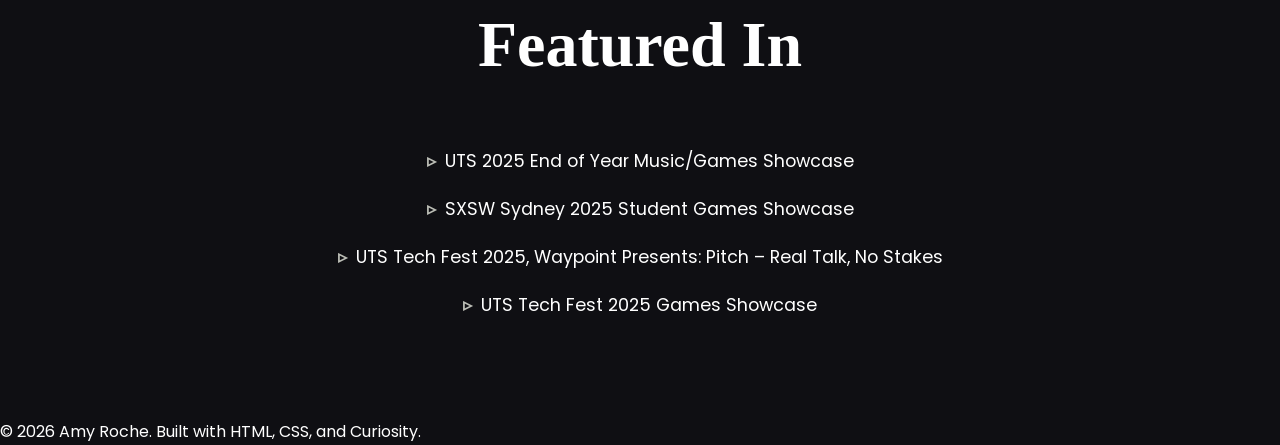
==== commit 2009f6df: "walking sprite character" ====
--- a/Website/index.html
+++ b/Website/index.html
@@ -15,6 +15,7 @@
         <ul>
             <li><a href="#title">Home</a></li>
             <li><a href="#projects">Games</a></li>
+            <li><a href="#featured">Features</a></li>
             <li><a href="#about">About Me</a></li>
         </ul>
     </nav>
@@ -22,6 +23,7 @@
     <!-- Title -->
     <section id="title" class="title">
         <div class="title-content">
+            <img id="sprite-character" src="assets/SpriteCharacter/Idle.gif" alt="Sprite">
             <h1><span class="highlight">Amy Roche</span></h1>
             <p>Game Developer | Storyteller | Creative Thinker</p>
             <a href="#projects" class="btn">View My Work</a>
@@ -116,10 +118,70 @@
 
     </section>
 
+    <!-- Featured In Section -->
+    <section id="featured" class="featured">
+        <h2 class="section-title">Featured In</h2>
+        <ul class="featured-list">
+            <li><a href="https://www.gamesstudio.org/articles/celebrating-9-years-innovation-and-collaboration" target="_blank">UTS 2025 End of Year Music/Games Showcase</a></li>
+            <li><a href="https://www.gamesstudio.org/articles/classroom-global-stage-students-present-sxsw" target="_blank">SXSW Sydney 2025 Student Games Showcase</a></li>
+            <li><a href="https://www.gamesstudio.org/articles/pitching-purpose-how-waypoint%E2%80%99s-%E2%80%9Creal-talk-no-stakes%E2%80%9D-gave-uts-game-devs-glimpse-industry" target="_blank">UTS Tech Fest 2025, Waypoint Presents: Pitch – Real Talk, No Stakes</a></li>
+            <li><a href="https://www.gamesstudio.org/articles/record-breaking-uts-games-showcase-celebrates-nine-years-student-innovation" target="_blank">UTS Tech Fest 2025 Games Showcase</a></li>
+        </ul>
+    </section>
+
     <!-- Footer -->
     <footer>
         <p>&copy; 2026 Amy Roche. Built with HTML, CSS, and Curiosity.</p>
     </footer>
 
+    <script>
+        const sprite = document.getElementById('sprite-character');
+        const idleImg = 'assets/SpriteCharacter/Idle.gif';
+        const walkImg = 'assets/SpriteCharacter/Walk.gif';
+        
+        let xPos = 0;
+        let isMovingLeft = false;
+        let isMovingRight = false;
+        let isWalking = false;
+
+        document.addEventListener('keydown', (e) => {
+            if (e.key === 'ArrowLeft') isMovingLeft = true;
+            if (e.key === 'ArrowRight') isMovingRight = true;
+        });
+
+        document.addEventListener('keyup', (e) => {
+            if (e.key === 'ArrowLeft') isMovingLeft = false;
+            if (e.key === 'ArrowRight') isMovingRight = false;
+        });
+
+        function gameLoop() {
+            let moved = false;
+
+            if (isMovingLeft) {
+                xPos -= 4;
+                sprite.style.transform = `translateX(${xPos}px) scaleX(-1)`;
+                moved = true;
+            } else if (isMovingRight) {
+                xPos += 4; 
+                sprite.style.transform = `translateX(${xPos}px) scaleX(1)`;
+                moved = true;
+            }
+
+            if (moved && !isWalking) {
+                sprite.src = walkImg;
+                isWalking = true;
+            } else if (!moved && isWalking) {
+                sprite.src = idleImg;
+                isWalking = false;
+            }
+
+            requestAnimationFrame(gameLoop);
+        }
+
+        gameLoop();
+    </script>
+</body>
+</html>
+
 </body>
 </html>
--- a/Website/style.css
+++ b/Website/style.css
@@ -105,6 +105,15 @@
     margin-bottom: 1rem;
 }
 
+#sprite-character {
+    height: 80px;
+    width: auto;
+    image-rendering: pixelated;
+    margin-bottom: 10px;
+    display: inline-block;
+    will-change: transform;
+}
+
 /* =========================================
    5. PROJECTS & CARDS
    ========================================= */
@@ -177,7 +186,7 @@
 
 .video-container {
     position: relative;
-    padding-bottom: 56.25%; /* 16:9 Aspect Ratio */
+    padding-bottom: 56.25%;
     height: 0;
     overflow: hidden;
     border-radius: 8px;
@@ -286,4 +295,41 @@
         text-align: center;
         gap: 20px;
     }
+}
+
+/* =========================================
+   11. FEATURED IN SECTION
+   ========================================= */
+.featured {
+    padding: 50px 10% 100px;
+    text-align: center;
+}
+
+.featured-list {
+    list-style: none;
+    display: flex;
+    flex-direction: column;
+    gap: 20px;
+}
+
+.featured-list li {
+    font-size: 1.1rem;
+}
+
+.featured-list a {
+    color: var(--text-color);
+    text-decoration: none;
+    transition: 0.3s ease;
+}
+
+.featured-list a::before {
+    content: "▹ ";
+    color: var(--accent-color);
+    font-weight: bold;
+    margin-right: 5px;
+}
+
+.featured-list a:hover {
+    color: var(--accent-color);
+    text-shadow: 0 0 10px var(--accent-color);
 }
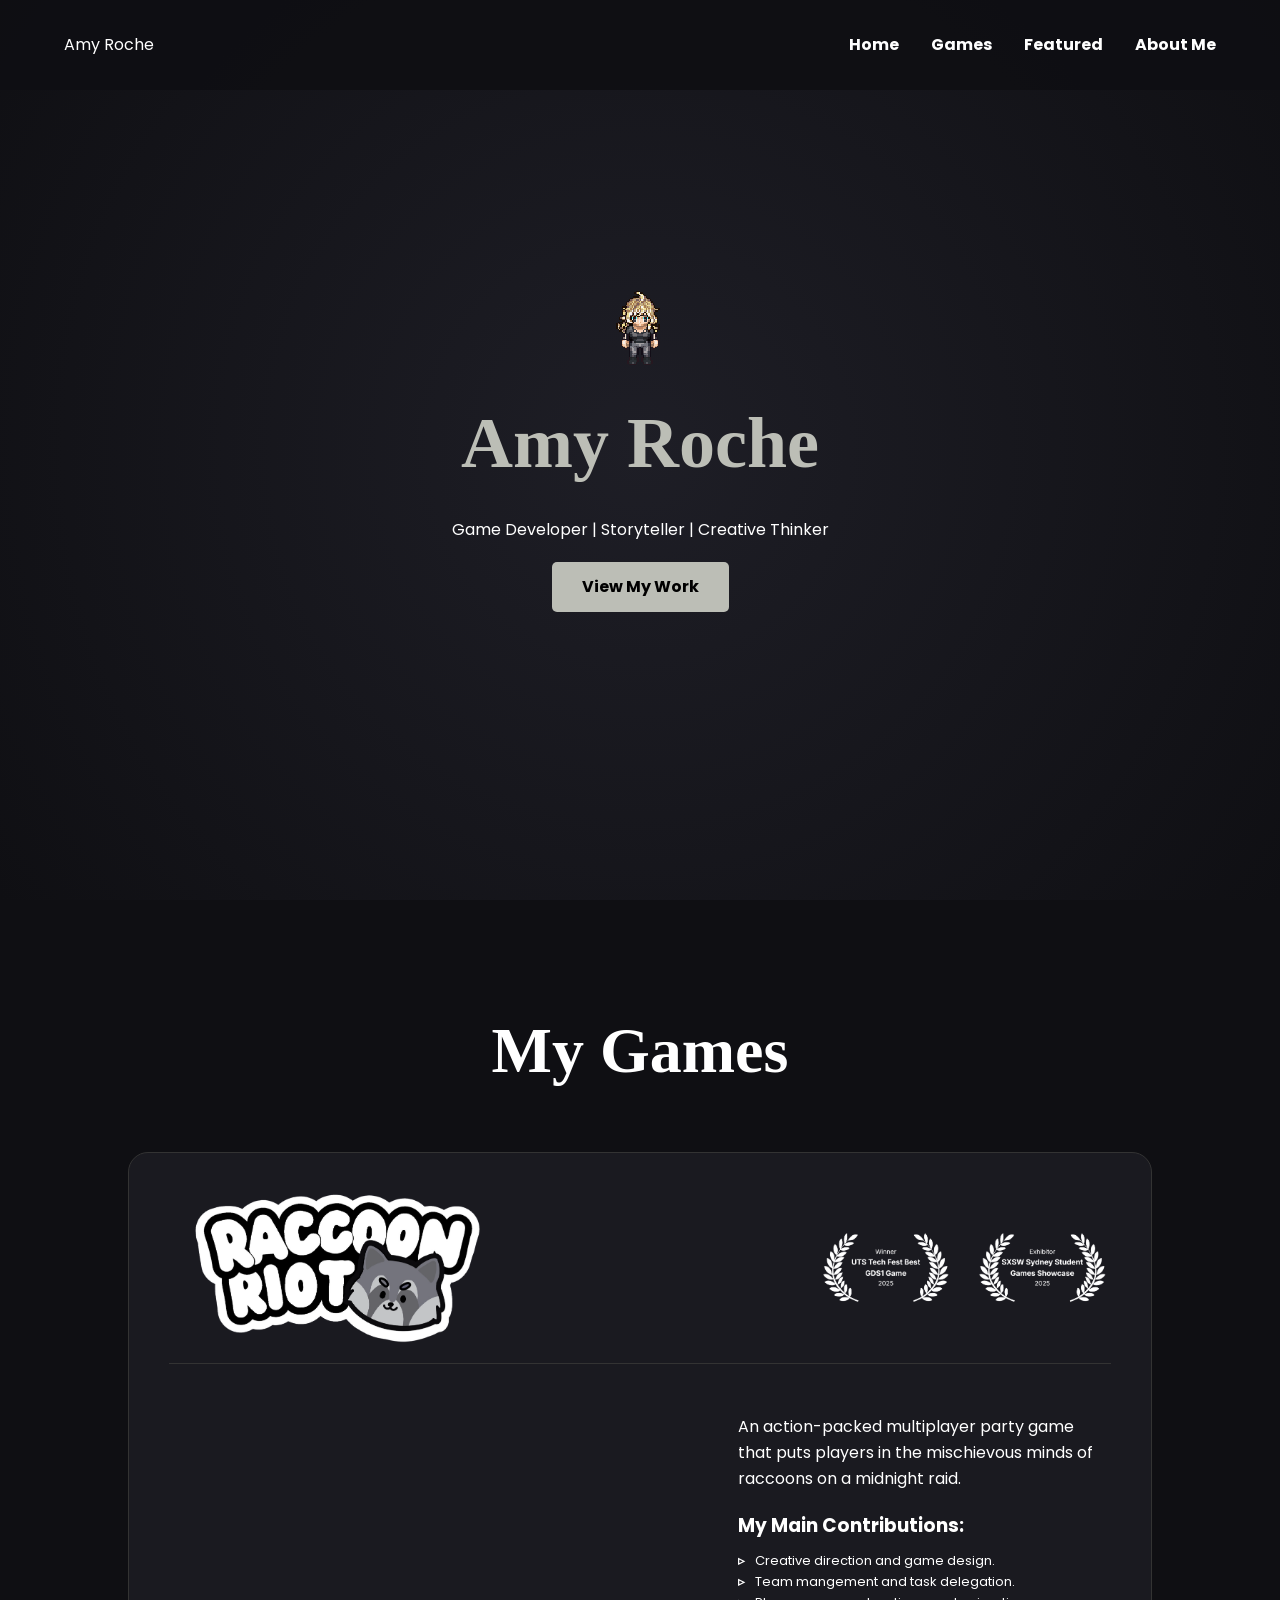
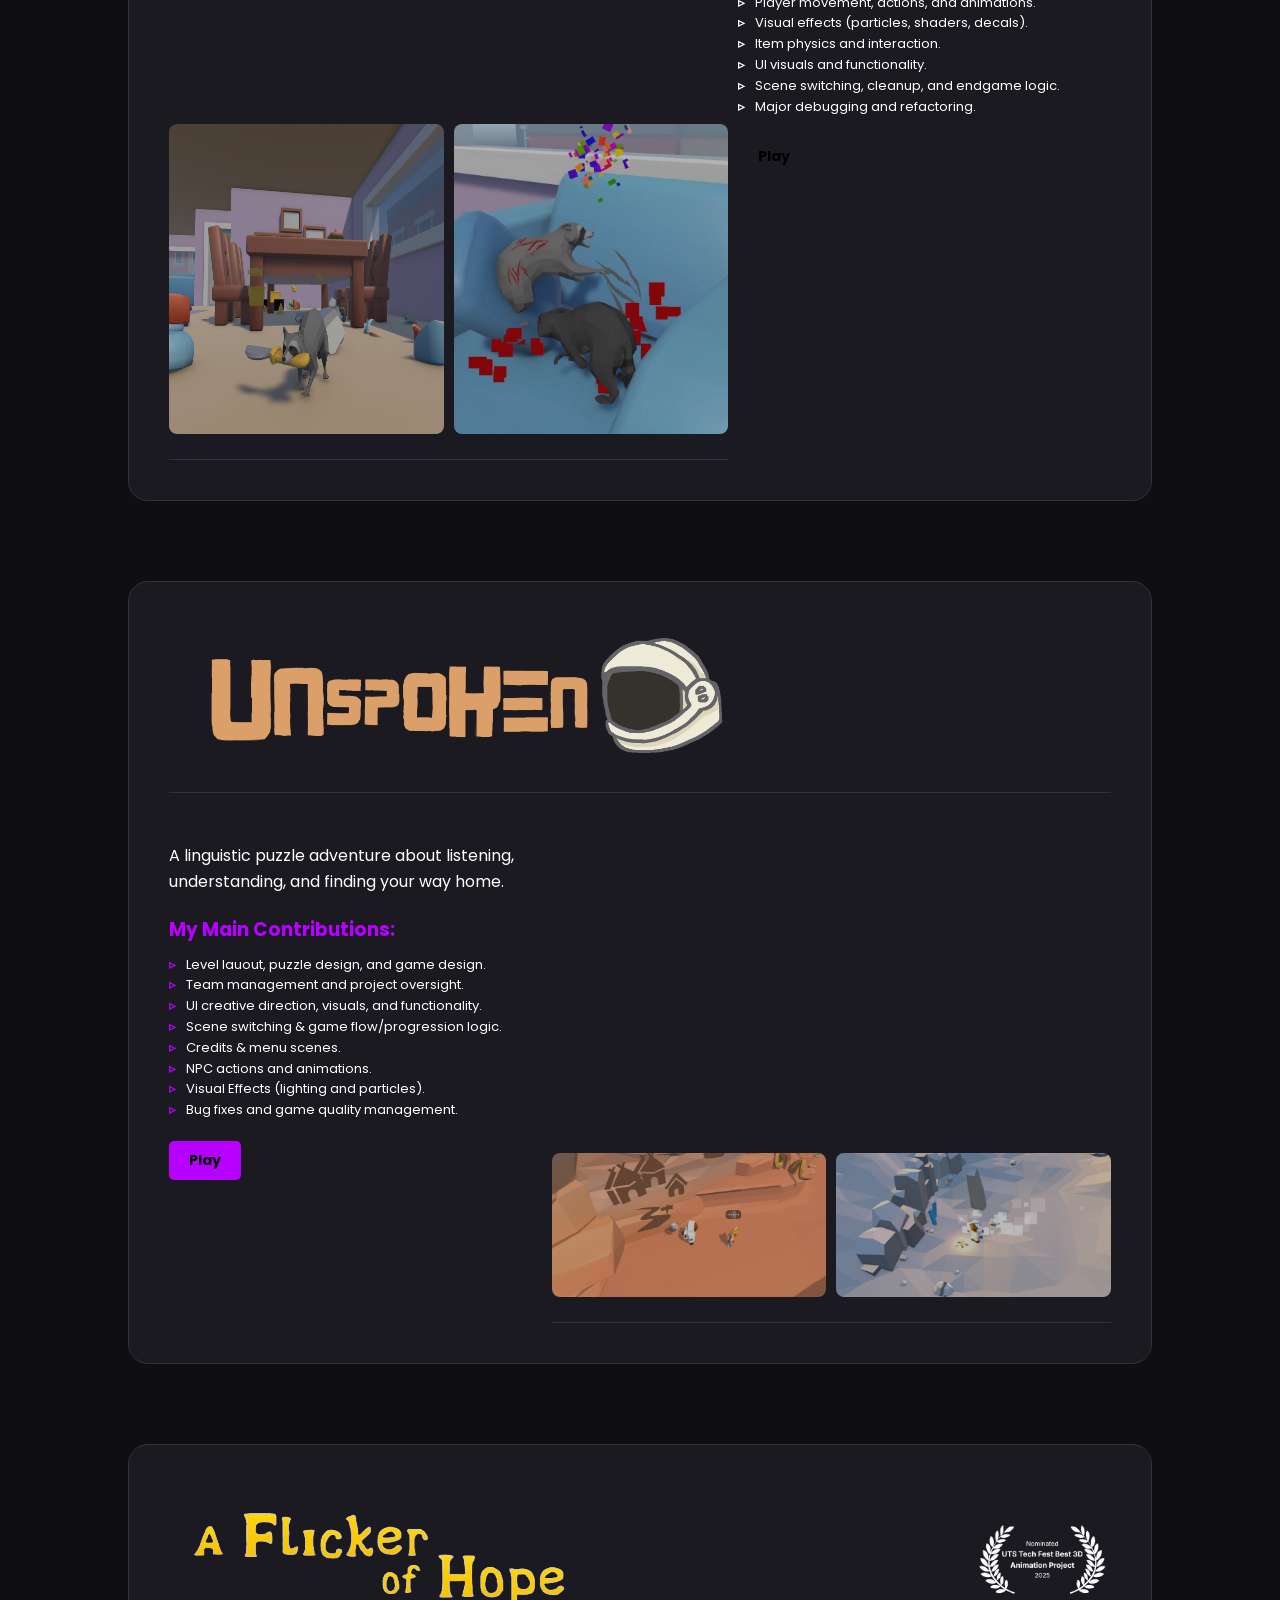
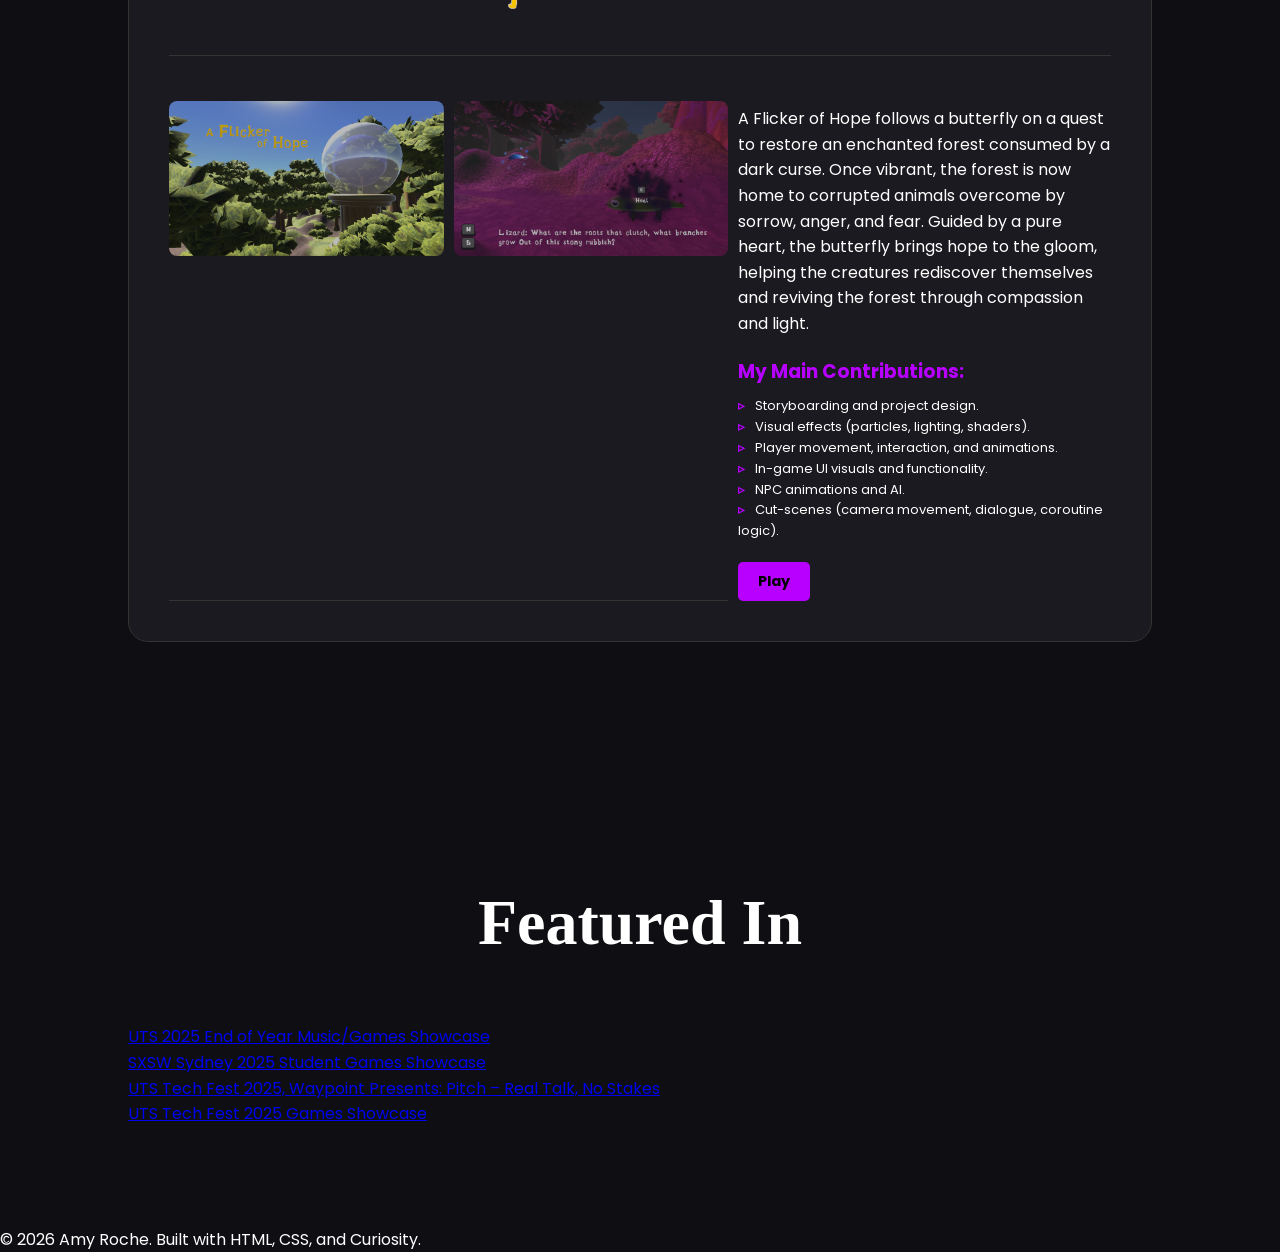
==== commit 0a499d44: "custom project colours wip" ====
--- a/Website/index.html
+++ b/Website/index.html
@@ -15,7 +15,7 @@
         <ul>
             <li><a href="#title">Home</a></li>
             <li><a href="#projects">Games</a></li>
-            <li><a href="#featured">Features</a></li>
+            <li><a href="#featured">Featured</a></li>
             <li><a href="#about">About Me</a></li>
         </ul>
     </nav>
@@ -35,17 +35,17 @@
         <h2 class="section-title">My Games</h2>
 
         <!-- PROJECT 1: RACCOON RIOT -->
-        <div class="project-card">
+        <div class="project-card theme-raccoon">
             <!-- Title & Award Section -->
             <div class="project-header">
                 <img src="assets/RaccoonLogo.png" alt="Raccoon Riot Logo" class="project-logo">
                 <!-- Award Laurels -->
                 <div class="awards-container">
                     <div class="award">
-                        <img src="assets/RaccoonAward1.png" alt="Screenshot">
+                        <img src="assets/RaccoonAward1.png" alt="Award">
                     </div>
                     <div class="award">
-                        <img src="assets/RaccoonAward2.png" alt="Screenshot">
+                        <img src="assets/RaccoonAward2.png" alt="Award">
                     </div>
                 </div>
             </div>
@@ -67,7 +67,8 @@
                     </p>
                     <h3 class="highlight">My Main Contributions:</h3>
                     <ul class="contribution-list">
-                        <li>Project/team management, creative direction, & task delegation.</li>
+                        <li>Creative direction and game design.</li>
+                        <li>Team mangement and task delegation.</li>
                         <li>Player movement, actions, and animations.</li>
                         <li>Visual effects (particles, shaders, decals).</li>
                         <li>Item physics and interaction.</li>
@@ -81,7 +82,7 @@
         </div>
 
         <!-- PROJECT 2: UNSPOKEN -->
-        <div class="project-card reverse">
+        <div class="project-card reverse theme-unspoken">
             <div class="project-header">
                 <img src="assets/UnspokenLogo.png" alt="Unspoken Logo" class="project-logo">
                 <div class="awards-container">
@@ -102,9 +103,9 @@
                     <p class="description">A linguistic puzzle adventure about listening, understanding, and finding your way home.</p>
                     <h3 class="highlight">My Main Contributions:</h3>
                     <ul class="contribution-list">
-                        <li>Project/team management, creative direction, & task delegation.</li>
+                        <li>Level lauout, puzzle design, and game design.</li>
+                        <li>Team management and project oversight.</li>
                         <li>UI creative direction, visuals, and functionality.</li>
-                        <li>Level lauout, puzzle design, and game design.</li>
                         <li>Scene switching & game flow/progression logic.</li>
                         <li>Credits & menu scenes.</li>
                         <li>NPC actions and animations.</li>
@@ -116,16 +117,52 @@
             </div>
         </div>
 
+        <!-- PROJECT 3: A Flicker of Hope -->
+        <div class="project-card theme-flicker">
+            <div class="project-header">
+                <img src="assets/FlickerLogo.png" alt="A Flicker of Hope Logo" class="project-logo">
+                <div class="awards-container">
+                    <div class="award">
+                        <img src="assets/FlickerAward1.png" alt="Award">
+                    </div>
+                </div>
+            </div>
+            <div class="project-content">
+                <div class="project-media">
+                    <!--<div class="video-container">
+                        <iframe src="" frameborder="0" allowfullscreen></iframe>
+                    </div>-->
+                    <div class="image-row">
+                        <img src="assets/Flicker1.png" alt="Screenshot">
+                        <img src="assets/Flicker2.png" alt="Screenshot">
+                    </div>
+                </div>
+                <div class="project-info">
+                    <p class="description">A Flicker of Hope follows a butterfly on a quest to restore an enchanted forest consumed by a dark curse. Once vibrant, the forest is now home to corrupted animals overcome by sorrow, anger, and fear. Guided by a pure heart, the butterfly brings hope to the gloom, helping the creatures rediscover themselves and reviving the forest through compassion and light.</p>
+                    <h3 class="highlight">My Main Contributions:</h3>
+                    <ul class="contribution-list">
+                        <li>Storyboarding and project design.</li>
+                        <li>Visual effects (particles, lighting, shaders).</li>
+                        <li>Player movement, interaction, and animations.</li>
+                        <li>In-game UI visuals and functionality.</li>
+                        <li>NPC animations and AI.</li>
+                        <li>Cut-scenes (camera movement, dialogue, coroutine logic).</li>
+                    </ul>
+                    <a href="https://leilamei.itch.io/a-flicker-of-hope" class="btn-small">Play</a>
+                </div>
+            </div>
+        </div>
+
     </section>
 
     <!-- Featured In Section -->
     <section id="featured" class="featured">
         <h2 class="section-title">Featured In</h2>
         <ul class="featured-list">
-            <li><a href="https://www.gamesstudio.org/articles/celebrating-9-years-innovation-and-collaboration" target="_blank">UTS 2025 End of Year Music/Games Showcase</a></li>
-            <li><a href="https://www.gamesstudio.org/articles/classroom-global-stage-students-present-sxsw" target="_blank">SXSW Sydney 2025 Student Games Showcase</a></li>
-            <li><a href="https://www.gamesstudio.org/articles/pitching-purpose-how-waypoint%E2%80%99s-%E2%80%9Creal-talk-no-stakes%E2%80%9D-gave-uts-game-devs-glimpse-industry" target="_blank">UTS Tech Fest 2025, Waypoint Presents: Pitch – Real Talk, No Stakes</a></li>
-            <li><a href="https://www.gamesstudio.org/articles/record-breaking-uts-games-showcase-celebrates-nine-years-student-innovation" target="_blank">UTS Tech Fest 2025 Games Showcase</a></li>
+            <p><a href="https://www.gamesstudio.org/articles/celebrating-9-years-innovation-and-collaboration" target="_blank">UTS 2025 End of Year Music/Games Showcase</a></p>
+            <p><a href="https://www.gamesstudio.org/articles/classroom-global-stage-students-present-sxsw" target="_blank">SXSW Sydney 2025 Student Games Showcase</a></p>
+            <p><a href="https://www.gamesstudio.org/articles/pitching-purpose-how-waypoint%E2%80%99s-%E2%80%9Creal-talk-no-stakes%E2%80%9D-gave-uts-game-devs-glimpse-industry" target="_blank">UTS Tech Fest 2025, Waypoint Presents: Pitch – Real Talk, No Stakes</a></p>
+            <p><a href="https://www.gamesstudio.org/articles/record-breaking-uts-games-showcase-celebrates-nine-years-student-innovation" target="_blank">UTS Tech Fest 2025 Games Showcase</a></p>
         </ul>
     </section>
 
--- a/Website/style.css
+++ b/Website/style.css
@@ -174,6 +174,24 @@
 .project-card.reverse .project-media {
     direction: ltr;
 }
+
+/* Custom Project Colours */
+
+.theme-raccoon {
+    --accent-color: lab(rgb(95,98,117));
+    --text-color: hsl(rgb(223,224,230));
+}
+
+.theme-unspoken {
+    --accent-color: #b700ff;
+    --text-color: #e0e0e0;
+}
+
+.theme-flicker {
+    --accent-color: #b700ff;
+    --text-color: #e0e0e0;
+}
+
 
 /* =========================================
    6. PROJECT MEDIA (Video & Images)
@@ -302,34 +320,23 @@
    ========================================= */
 .featured {
     padding: 50px 10% 100px;
-    text-align: center;
-}
-
-.featured-list {
-    list-style: none;
+    text-align: left;
+}
+
+.featured-content {
     display: flex;
     flex-direction: column;
     gap: 20px;
-}
-
-.featured-list li {
     font-size: 1.1rem;
 }
 
-.featured-list a {
+.featured-content a {
     color: var(--text-color);
     text-decoration: none;
     transition: 0.3s ease;
 }
 
-.featured-list a::before {
-    content: "▹ ";
-    color: var(--accent-color);
-    font-weight: bold;
-    margin-right: 5px;
-}
-
-.featured-list a:hover {
+.featured-content a:hover {
     color: var(--accent-color);
     text-shadow: 0 0 10px var(--accent-color);
 }
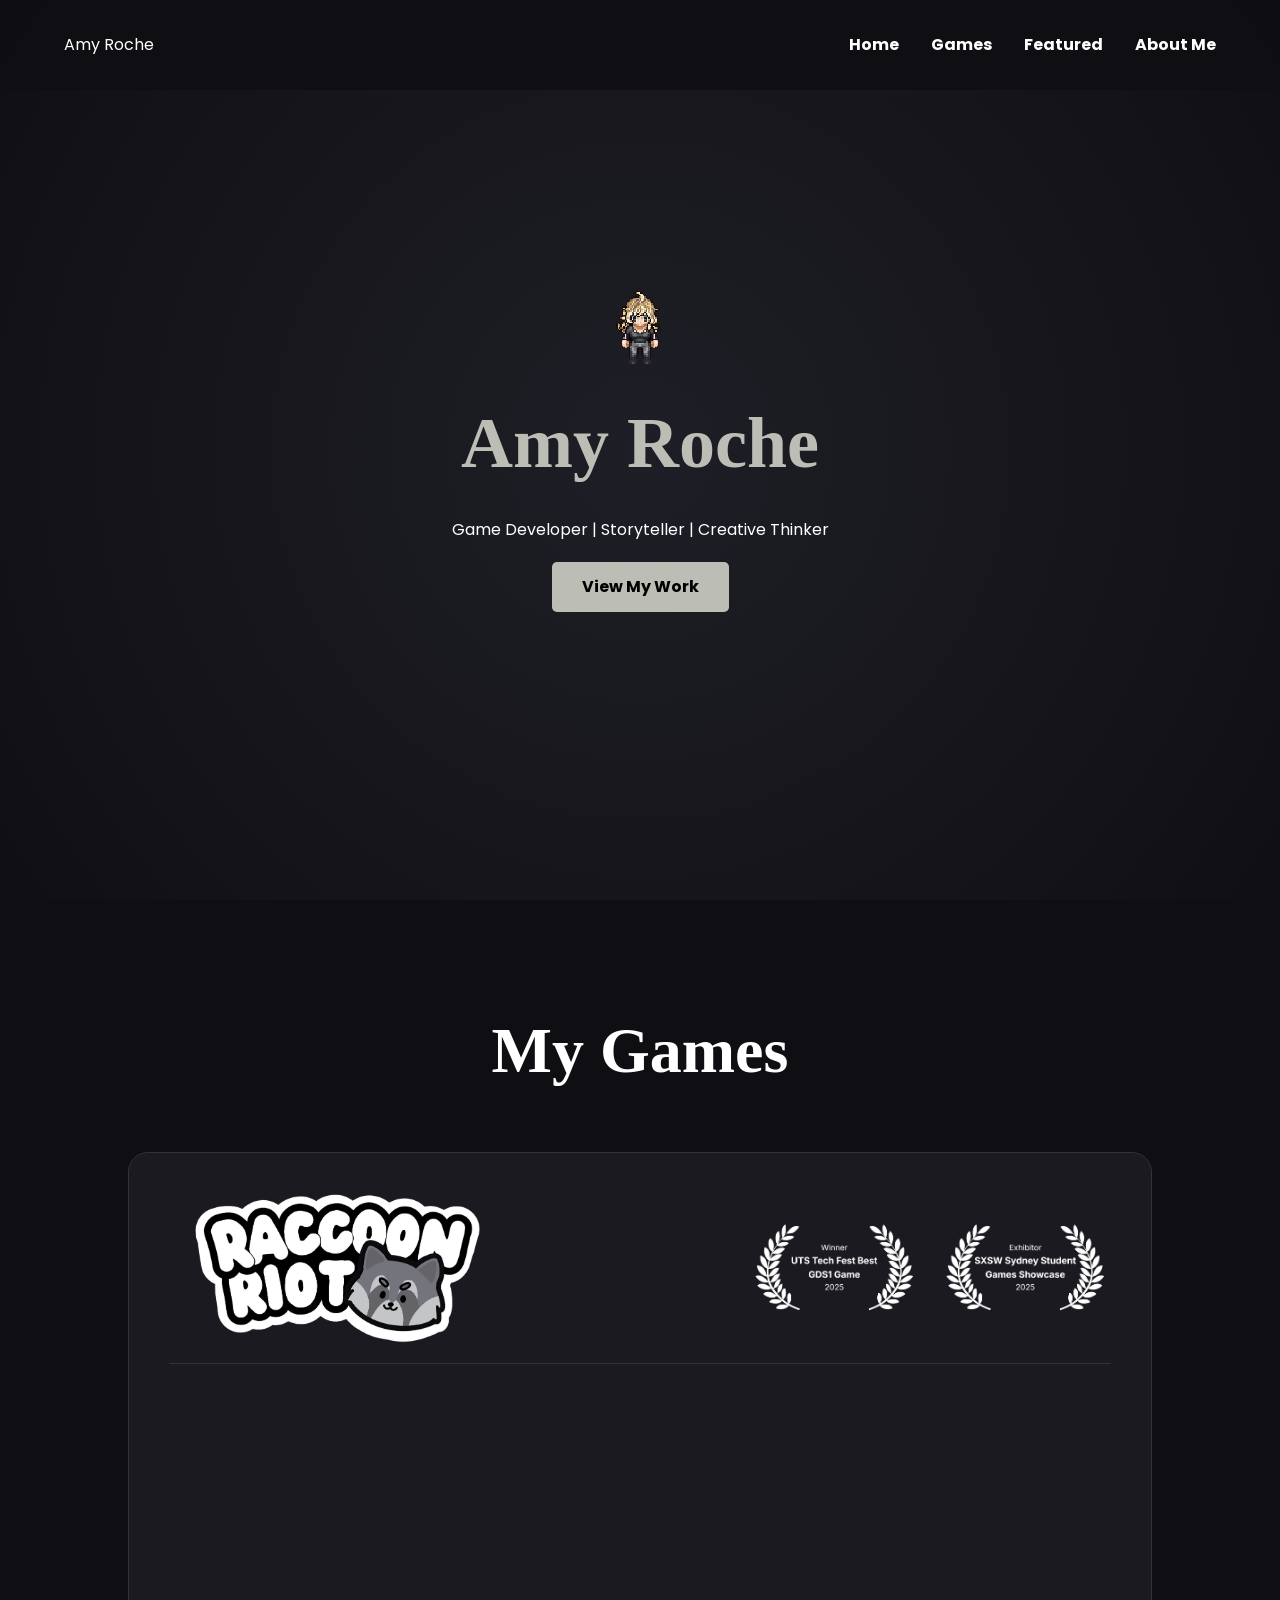
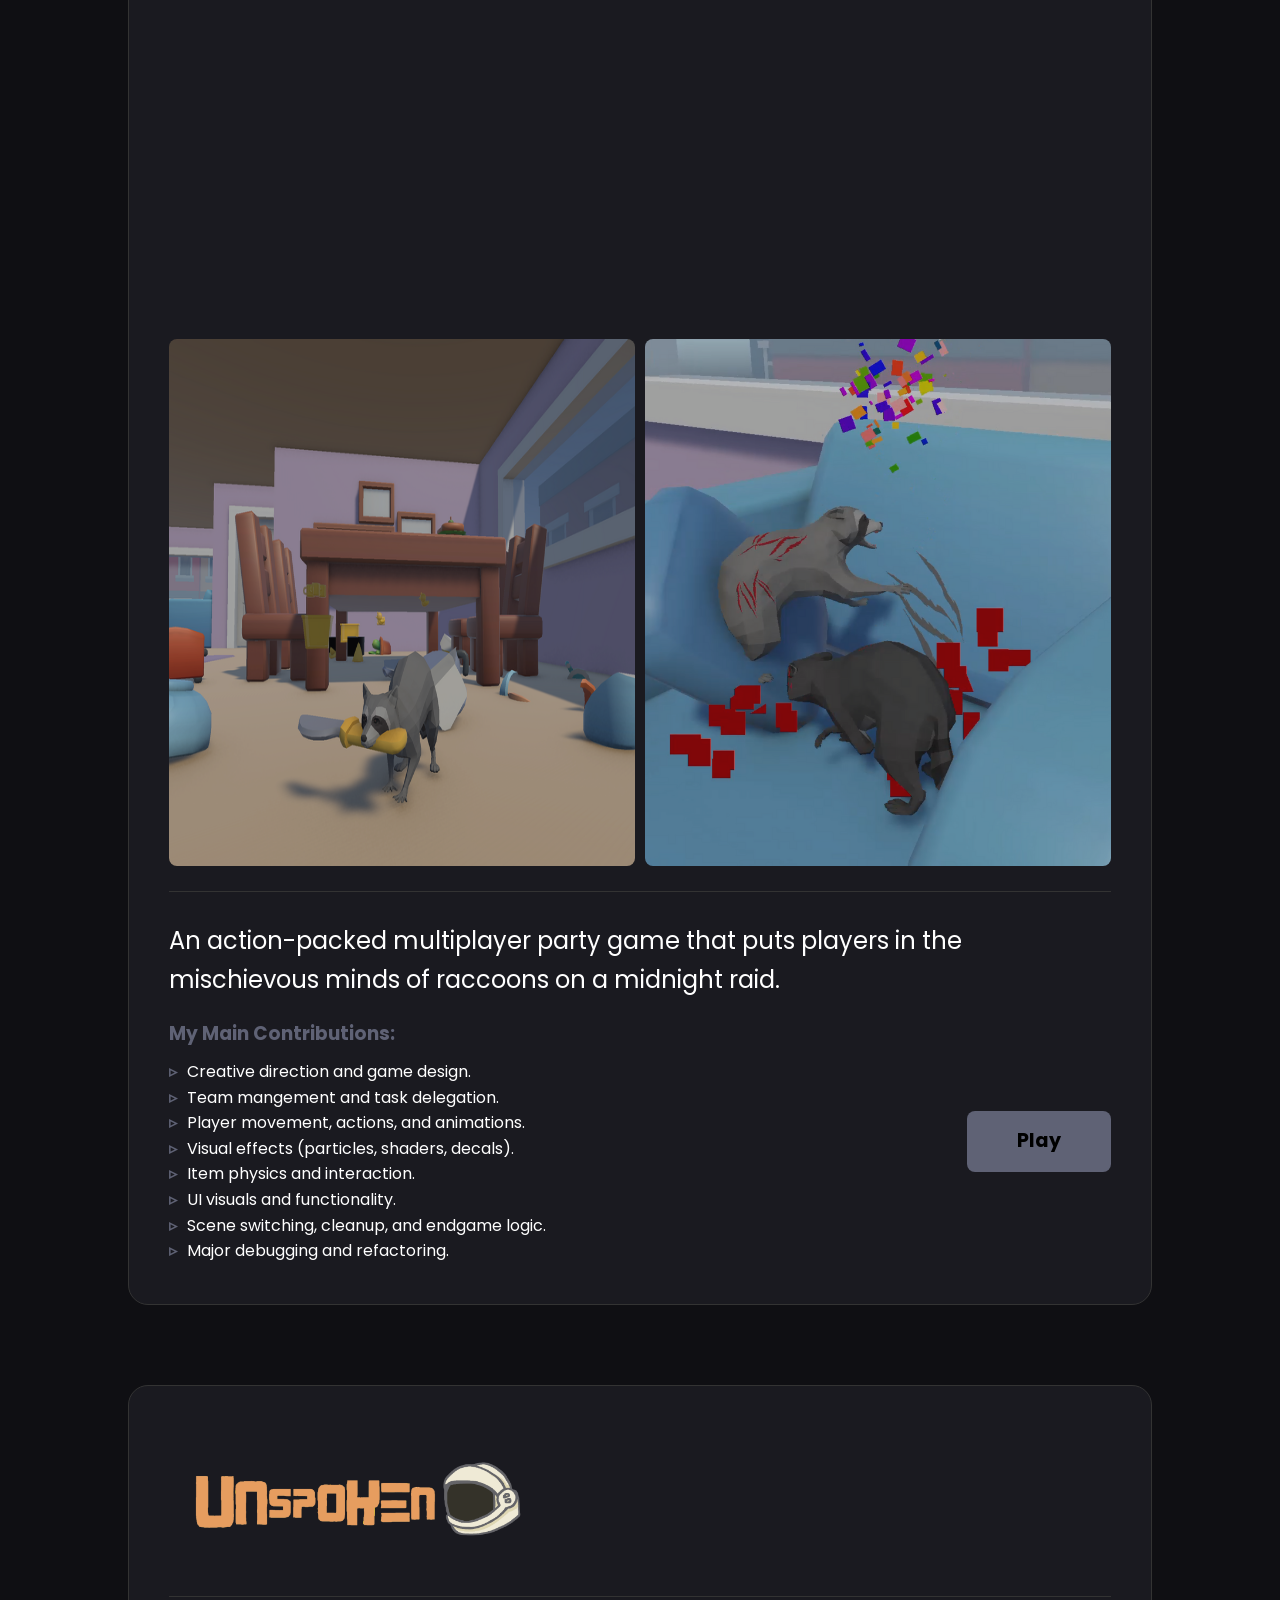
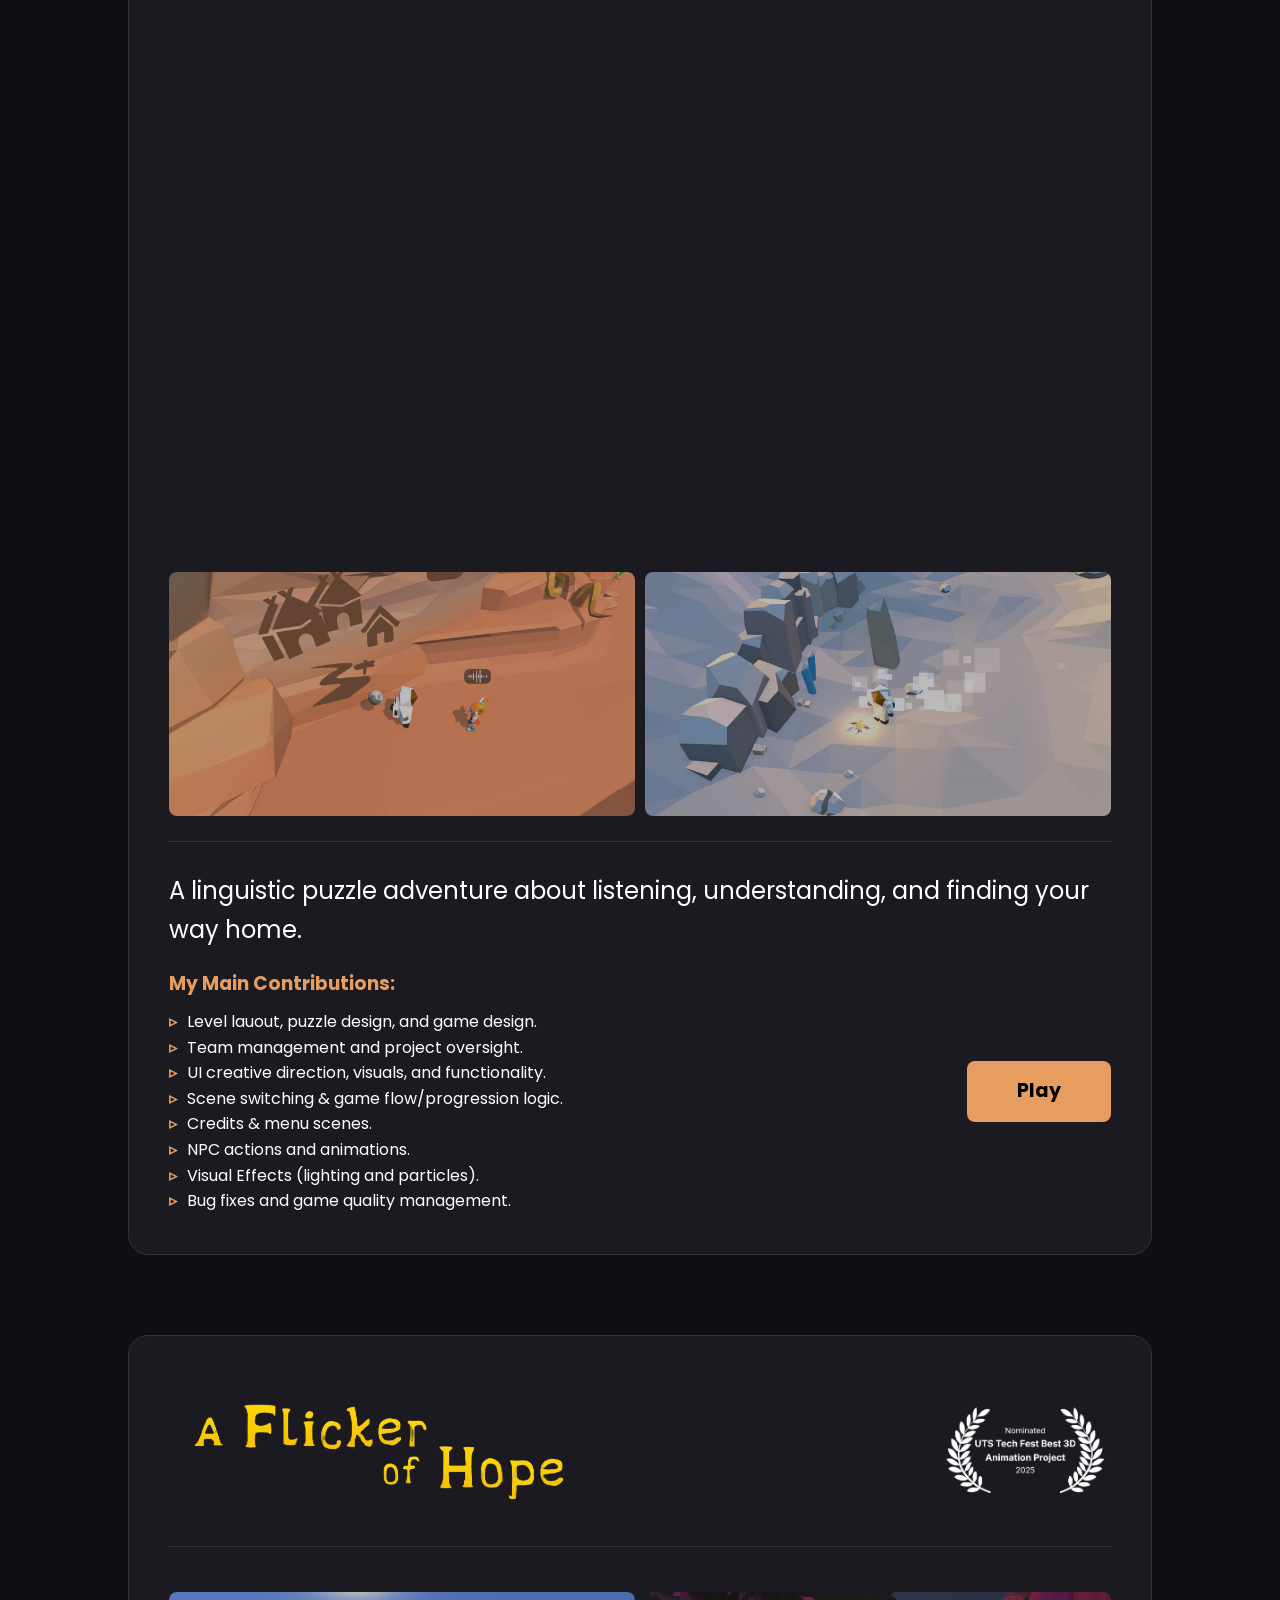
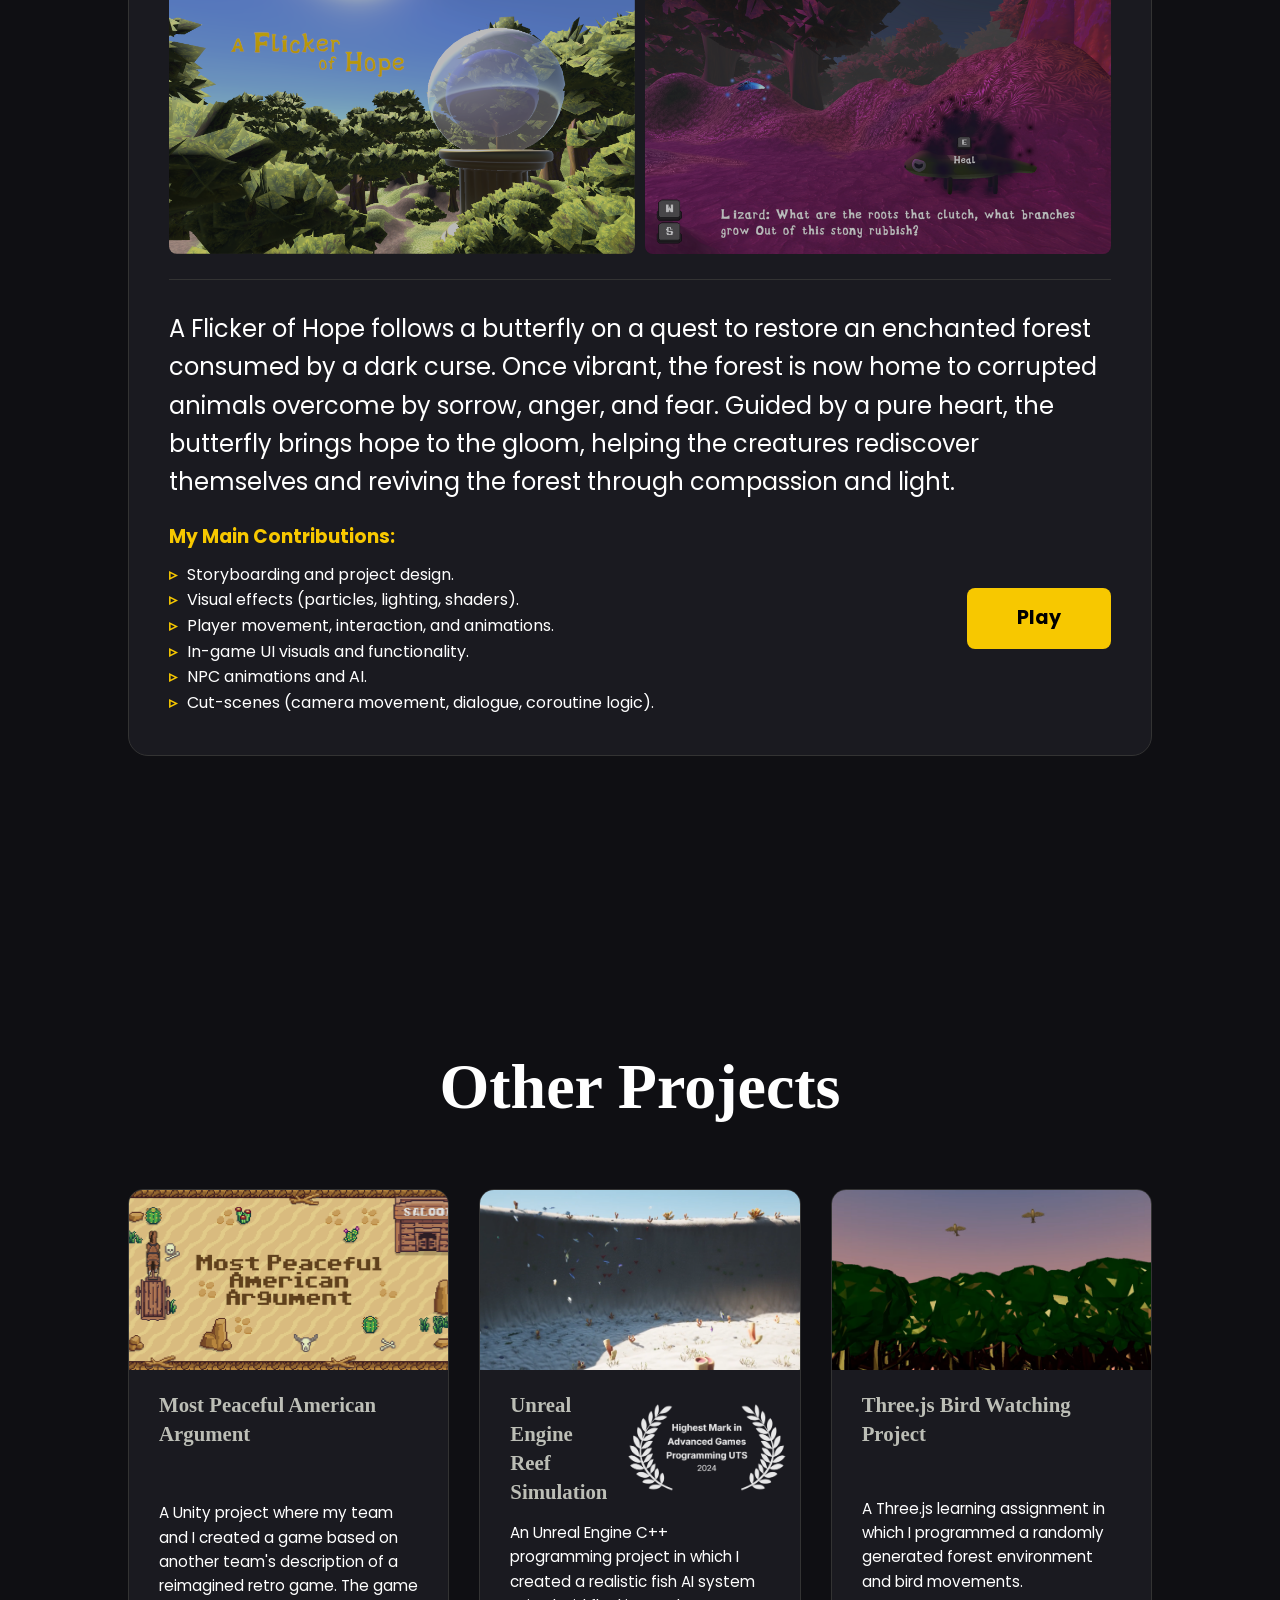
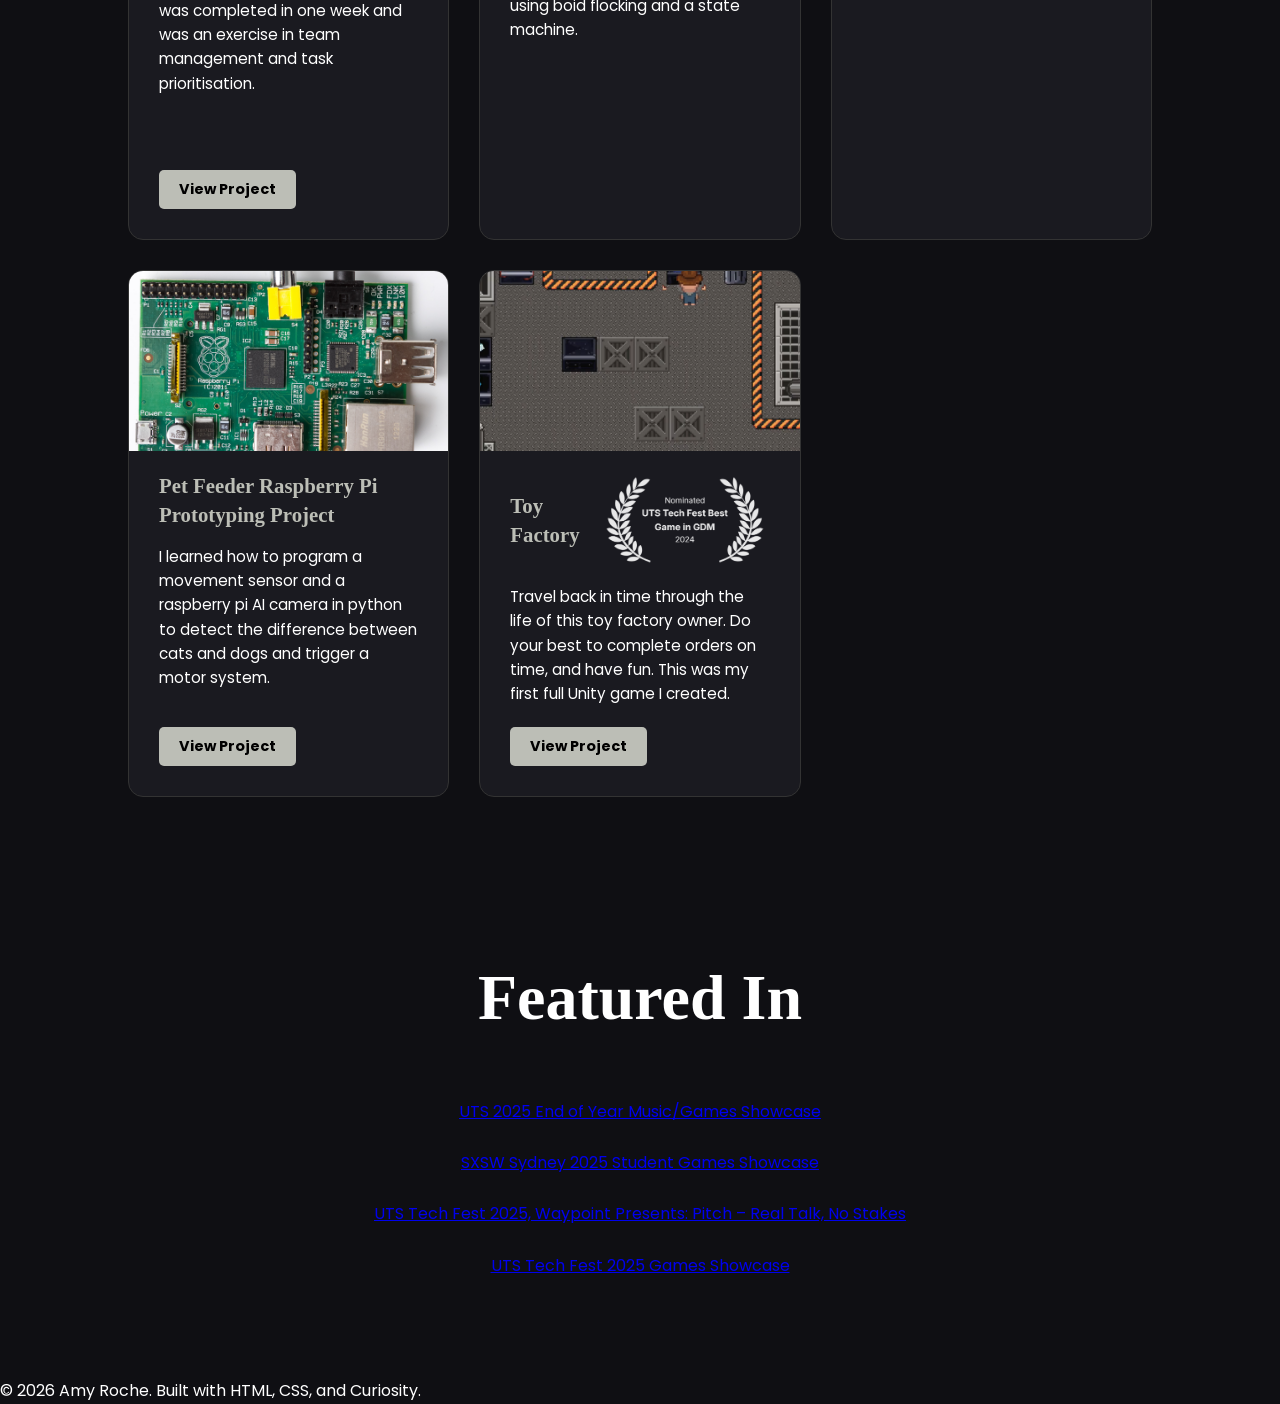
==== commit aa5e82a9: "minor projects section" ====
--- a/Website/index.html
+++ b/Website/index.html
@@ -65,18 +65,22 @@
                     <p class="description">
                         An action-packed multiplayer party game that puts players in the mischievous minds of raccoons on a midnight raid.
                     </p>
-                    <h3 class="highlight">My Main Contributions:</h3>
-                    <ul class="contribution-list">
-                        <li>Creative direction and game design.</li>
-                        <li>Team mangement and task delegation.</li>
-                        <li>Player movement, actions, and animations.</li>
-                        <li>Visual effects (particles, shaders, decals).</li>
-                        <li>Item physics and interaction.</li>
-                        <li>UI visuals and functionality.</li>
-                        <li>Scene switching, cleanup, and endgame logic.</li>
-                        <li>Major debugging and refactoring.</li>
-                    </ul>
-                    <a href="https://leilamei.itch.io/raccoon-riot" target="_blank" class="btn-small">Play</a>
+                     <div class="info-footer">
+                        <div class="contributions">
+                            <h3 class="highlight">My Main Contributions:</h3>
+                            <ul class="contribution-list">
+                                <li>Creative direction and game design.</li>
+                                <li>Team mangement and task delegation.</li>
+                                <li>Player movement, actions, and animations.</li>
+                                <li>Visual effects (particles, shaders, decals).</li>
+                                <li>Item physics and interaction.</li>
+                                <li>UI visuals and functionality.</li>
+                                <li>Scene switching, cleanup, and endgame logic.</li>
+                                <li>Major debugging and refactoring.</li>
+                            </ul>
+                        </div>
+                        <a href="https://leilamei.itch.io/raccoon-riot" target="_blank" class="btn-play">Play</a>
+                    </div>
                 </div>
             </div>
         </div>
@@ -101,18 +105,22 @@
                 </div>
                 <div class="project-info">
                     <p class="description">A linguistic puzzle adventure about listening, understanding, and finding your way home.</p>
-                    <h3 class="highlight">My Main Contributions:</h3>
-                    <ul class="contribution-list">
-                        <li>Level lauout, puzzle design, and game design.</li>
-                        <li>Team management and project oversight.</li>
-                        <li>UI creative direction, visuals, and functionality.</li>
-                        <li>Scene switching & game flow/progression logic.</li>
-                        <li>Credits & menu scenes.</li>
-                        <li>NPC actions and animations.</li>
-                        <li>Visual Effects (lighting and particles).</li>
-                        <li>Bug fixes and game quality management.</li>
-                    </ul>
-                    <a href="https://leilamei.itch.io/unspoken" class="btn-small">Play</a>
+                    <div class="info-footer">
+                        <div class="contributions">
+                            <h3 class="highlight">My Main Contributions:</h3>
+                            <ul class="contribution-list">
+                                <li>Level lauout, puzzle design, and game design.</li>
+                                <li>Team management and project oversight.</li>
+                                <li>UI creative direction, visuals, and functionality.</li>
+                                <li>Scene switching & game flow/progression logic.</li>
+                                <li>Credits & menu scenes.</li>
+                                <li>NPC actions and animations.</li>
+                                <li>Visual Effects (lighting and particles).</li>
+                                <li>Bug fixes and game quality management.</li>
+                            </ul>
+                        </div>
+                        <a href="https://leilamei.itch.io/unspoken" target="_blank" class="btn-play">Play</a>
+                    </div>
                 </div>
             </div>
         </div>
@@ -139,20 +147,91 @@
                 </div>
                 <div class="project-info">
                     <p class="description">A Flicker of Hope follows a butterfly on a quest to restore an enchanted forest consumed by a dark curse. Once vibrant, the forest is now home to corrupted animals overcome by sorrow, anger, and fear. Guided by a pure heart, the butterfly brings hope to the gloom, helping the creatures rediscover themselves and reviving the forest through compassion and light.</p>
-                    <h3 class="highlight">My Main Contributions:</h3>
-                    <ul class="contribution-list">
-                        <li>Storyboarding and project design.</li>
-                        <li>Visual effects (particles, lighting, shaders).</li>
-                        <li>Player movement, interaction, and animations.</li>
-                        <li>In-game UI visuals and functionality.</li>
-                        <li>NPC animations and AI.</li>
-                        <li>Cut-scenes (camera movement, dialogue, coroutine logic).</li>
-                    </ul>
-                    <a href="https://leilamei.itch.io/a-flicker-of-hope" class="btn-small">Play</a>
-                </div>
-            </div>
-        </div>
-
+                    <div class="info-footer">
+                        <div class="contributions">
+                            <h3 class="highlight">My Main Contributions:</h3>
+                            <ul class="contribution-list">
+                                <li>Storyboarding and project design.</li>
+                                <li>Visual effects (particles, lighting, shaders).</li>
+                                <li>Player movement, interaction, and animations.</li>
+                                <li>In-game UI visuals and functionality.</li>
+                                <li>NPC animations and AI.</li>
+                                <li>Cut-scenes (camera movement, dialogue, coroutine logic).</li>
+                            </ul>
+                        </div>
+                        <a href="https://leilamei.itch.io/a-flicker-of-hope" target="_blank" class="btn-play">Play</a>
+                    </div>    
+                </div>
+            </div>
+        </div>
+
+    </section>
+
+    <!-- Other Projects Section -->
+    <section id="other-projects" class="projects">
+        <h2 class="section-title">Other Projects</h2>
+        
+        <div class="other-projects-grid">
+            <!-- Most Peaceful American Argument -->
+            <div class="minor-card">
+                <img src="assets/project-cover-mpaa.png" alt="Most Peaceful American Argument Cover" class="minor-card-img">
+                <div class="minor-card-content">
+                    <h3>Most Peaceful American Argument</h3>
+                    <p>A Unity project where my team and I created a game based on another team's description of a reimagined retro game. The game was completed in one week and was an exercise in team management and task prioritisation.</p>
+                    <a href="https://leilamei.itch.io/most-peaceful-american-argument" target="_blank" class="btn-small">View Project</a>
+                </div>
+            </div>
+
+            <!-- Reef Simulation -->
+            <div class="minor-card">
+                <img src="assets/project-cover-reef.png" alt="Reef Simulation Cover" class="minor-card-img">
+                <div class="minor-card-content">
+                    <div class="minor-card-header">
+                        <h3>Unreal Engine Reef Simulation</h3>
+                        <img src="assets/ReefAward.png" alt="Award Laurel" class="minor-award-laurel">
+                    </div>
+                    <p>An Unreal Engine C++ programming project in which I created a realistic fish AI system using boid flocking and a state machine.</p>
+                    <div class="minor-video-container">
+                        <iframe src="https://www.youtube.com/embed/jqcKYyUWjB8" title="YouTube video player" frameborder="0" allow="accelerometer; autoplay; clipboard-write; encrypted-media; gyroscope; picture-in-picture" allowfullscreen></iframe>
+                    </div>
+                </div>
+            </div>
+
+            <!-- Bird Watching -->
+            <div class="minor-card">
+                <img src="assets/project-cover-bird.png" alt="Bird Watching Cover" class="minor-card-img">
+                <div class="minor-card-content">
+                    <h3>Three.js Bird Watching Project</h3>
+                    <p>A Three.js learning assignment in which I programmed a randomly generated forest environment and bird movements.</p>
+                    <div class="minor-video-container">
+                        <iframe src="https://www.youtube.com/embed/j8v9v_ld2KM" title="YouTube video player" frameborder="0" allow="accelerometer; autoplay; clipboard-write; encrypted-media; gyroscope; picture-in-picture" allowfullscreen></iframe>
+                    </div>
+                </div>
+            </div>
+
+            <!-- Pet Feeder Raspberry Pi Prototyping Project -->
+            <div class="minor-card">
+                <img src="assets/project-cover-pet-feeder.jpg" alt="Pet Feeder Cover" class="minor-card-img">
+                <div class="minor-card-content">
+                    <h3>Pet Feeder Raspberry Pi Prototyping Project</h3>
+                    <p>I learned how to program a movement sensor and a raspberry pi AI camera in python to detect the difference between cats and dogs and trigger a motor system.</p>
+                    <a href="https://github.com/amezzles/PrototypingProject" target="_blank" class="btn-small">View Project</a>
+                </div>
+            </div>
+
+            <!-- Toy Factory -->
+            <div class="minor-card">
+                <img src="assets/project-cover-toy-factory.png" alt="Toy Factory Cover" class="minor-card-img">
+                <div class="minor-card-content">
+                    <div class="minor-card-header">
+                        <h3>Toy Factory</h3>
+                        <img src="assets/ToyFactoryAward.png" alt="Award Laurel" class="minor-award-laurel">
+                    </div>
+                    <p>Travel back in time through the life of this toy factory owner. Do your best to complete orders on time, and have fun. This was my first full Unity game I created.</p>
+                    <a href="https://jcostamiranda.itch.io/toy-factory" target="_blank" class="btn-small">View Project</a>
+                </div>
+            </div>
+        </div>
     </section>
 
     <!-- Featured In Section -->
@@ -160,8 +239,11 @@
         <h2 class="section-title">Featured In</h2>
         <ul class="featured-list">
             <p><a href="https://www.gamesstudio.org/articles/celebrating-9-years-innovation-and-collaboration" target="_blank">UTS 2025 End of Year Music/Games Showcase</a></p>
+            <br></ul>
             <p><a href="https://www.gamesstudio.org/articles/classroom-global-stage-students-present-sxsw" target="_blank">SXSW Sydney 2025 Student Games Showcase</a></p>
+            <br></ul>
             <p><a href="https://www.gamesstudio.org/articles/pitching-purpose-how-waypoint%E2%80%99s-%E2%80%9Creal-talk-no-stakes%E2%80%9D-gave-uts-game-devs-glimpse-industry" target="_blank">UTS Tech Fest 2025, Waypoint Presents: Pitch – Real Talk, No Stakes</a></p>
+            <br></ul>
             <p><a href="https://www.gamesstudio.org/articles/record-breaking-uts-games-showcase-celebrates-nine-years-student-innovation" target="_blank">UTS Tech Fest 2025 Games Showcase</a></p>
         </ul>
     </section>
--- a/Website/style.css
+++ b/Website/style.css
@@ -49,8 +49,9 @@
 }
 
 .description {
-    margin-top: 20px;
+    margin-top: 10px;
     margin-bottom: 20px;
+    font-size: x-large;
 }
 
 /* =========================================
@@ -160,43 +161,30 @@
 }
 
 .project-content {
-    display: grid;
-    grid-template-columns: 1.2fr 0.8fr;
-    gap: 10px;
-}
-
-/* Reverse Layout specific styling */
-.project-card.reverse .project-content {
-    direction: rtl;
-}
-
-.project-card.reverse .project-info, 
-.project-card.reverse .project-media {
-    direction: ltr;
+    display: flex;
+    flex-direction: column;
+    gap: 20px;
 }
 
 /* Custom Project Colours */
-
 .theme-raccoon {
-    --accent-color: lab(rgb(95,98,117));
-    --text-color: hsl(rgb(223,224,230));
+    --accent-color: rgb(95,98,117);
+    --text-color: rgb(223,224,230);
 }
 
 .theme-unspoken {
-    --accent-color: #b700ff;
-    --text-color: #e0e0e0;
+    --accent-color: rgb(230,157,95);
+    --text-color: rgb(104,137,151);
 }
 
 .theme-flicker {
-    --accent-color: #b700ff;
-    --text-color: #e0e0e0;
-}
-
+    --accent-color: rgb(247,200,0);
+    --text-color: rgb(119,164,207);
+}
 
 /* =========================================
    6. PROJECT MEDIA (Video & Images)
    ========================================= */
-
 .project-media {
     border-bottom: 1px solid #333;
     padding-bottom: 25px;
@@ -242,10 +230,21 @@
     padding: 20px;
 }
 
+.info-footer {
+    display: flex;
+    justify-content: space-between;
+    align-items: center;
+    gap: 30px;
+}
+
+.contributions {
+    flex: 1;
+}
+
 .contribution-list {
     list-style: none;
     margin-top: 10px;
-    font-size: small;
+    font-size: medium;
 }
 
 .contribution-list li::before {
@@ -271,7 +270,7 @@
 }
 
 .award img {
-    height: 80px;
+    height: 100px;
     width: auto;
     object-fit: contain;
 }
@@ -279,24 +278,35 @@
 /* =========================================
    9. BUTTONS
    ========================================= */
-.btn, .btn-small {
+.btn, .btn-small, .btn-play {
     display: inline-block;
     background: var(--accent-color);
     color: #000;
-    padding: 12px 30px;
     text-decoration: none;
     font-weight: bold;
     border-radius: 5px;
+    transition: 0.3s;
+}
+
+.btn {
+    padding: 12px 30px;
     margin-top: 20px;
-    transition: 0.3s;
 }
 
 .btn-small {
     padding: 8px 20px;
     font-size: 0.9rem;
-}
-
-.btn:hover, .btn-small:hover {
+    margin-top: 20px;
+}
+
+.btn-play {
+    padding: 15px 50px;
+    font-size: 1.2rem;
+    border-radius: 8px;
+    white-space: nowrap;
+}
+
+.btn:hover, .btn-small:hover, .btn-play:hover {
     box-shadow: 0 0 20px var(--accent-color);
 }
 
@@ -304,23 +314,122 @@
    10. RESPONSIVE DESIGN
    ========================================= */
 @media (max-width: 1000px) {
-    .project-content {
-        grid-template-columns: 1fr;
-    }
-    
     .project-header {
         flex-direction: column;
         text-align: center;
         gap: 20px;
     }
-}
-
-/* =========================================
-   11. FEATURED IN SECTION
+
+    .info-footer {
+        flex-direction: column;
+        align-items: flex-start;
+    }
+
+    .btn-play {
+        width: 100%;
+        text-align: center;
+        margin-top: 20px;
+    }
+}
+
+/* =========================================
+   11. OTHER PROJECTS
+   ========================================= */
+.other-projects-grid {
+    display: grid;
+    grid-template-columns: repeat(auto-fit, minmax(300px, 1fr));
+    gap: 30px;
+}
+
+.minor-card {
+    background: var(--card-bg);
+    border-radius: 15px;
+    border: 1px solid #333;
+    display: flex;
+    flex-direction: column;
+    overflow: hidden;
+    transition: transform 0.3s ease, border-color 0.3s ease;
+}
+
+.minor-card:hover {
+    transform: translateY(-5px);
+    border-color: var(--accent-color);
+}
+
+.minor-card-img {
+    width: 100%;
+    height: 180px;
+    object-fit: cover;
+}
+
+.minor-card-content {
+    padding: 20px 30px 30px;
+    display: flex;
+    flex-direction: column;
+    flex-grow: 1;
+}
+
+.minor-card-header {
+    display: flex;
+    justify-content: space-between;
+    align-items: center;
+    gap: 15px;
+    margin-bottom: 15px;
+}
+
+.minor-card-content h3 {
+    font-family: var(--heading-font);
+    font-size: 1.3rem;
+    color: var(--accent-color);
+    line-height: 1.4;
+    flex-grow: 1;
+}
+
+.minor-card-content h3:only-child {
+    margin-bottom: 15px;
+}
+
+.minor-card-content p {
+    font-size: 0.95rem;
+    margin-bottom: 20px;
+    flex-grow: 1;
+}
+
+.minor-award-laurel {
+    width: 170px;
+    height: auto;
+    opacity: 0.9;
+}
+
+.minor-card-content .btn-small,
+.minor-video-container {
+    margin-top: auto;
+    align-self: flex-start;
+}
+
+.minor-video-container {
+    position: relative;
+    padding-bottom: 56.25%;
+    height: 0;
+    overflow: hidden;
+    width: 100%;
+    border-radius: 8px;
+}
+
+.minor-video-container iframe {
+    position: absolute;
+    top: 0;
+    left: 0;
+    width: 100%;
+    height: 100%;
+}
+
+/* =========================================
+   12. FEATURED IN SECTION
    ========================================= */
 .featured {
     padding: 50px 10% 100px;
-    text-align: left;
+    text-align: center;
 }
 
 .featured-content {
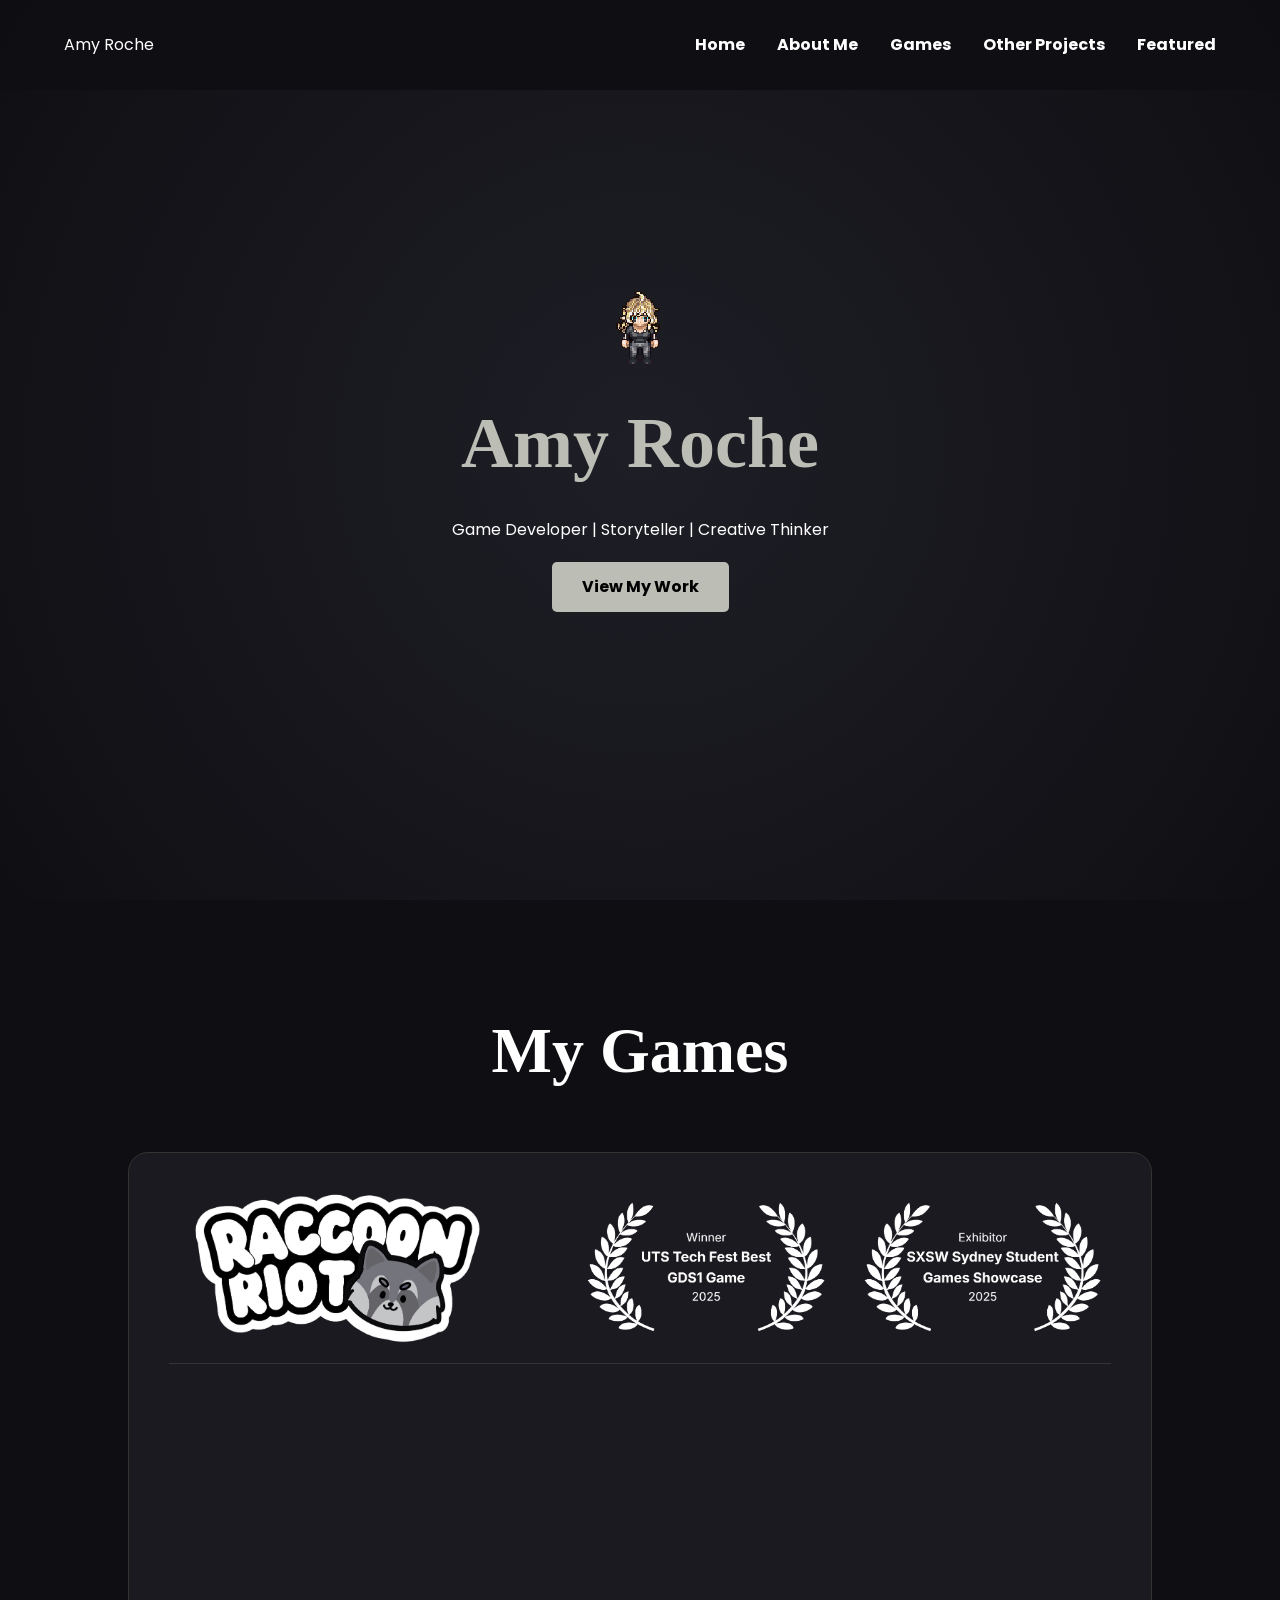
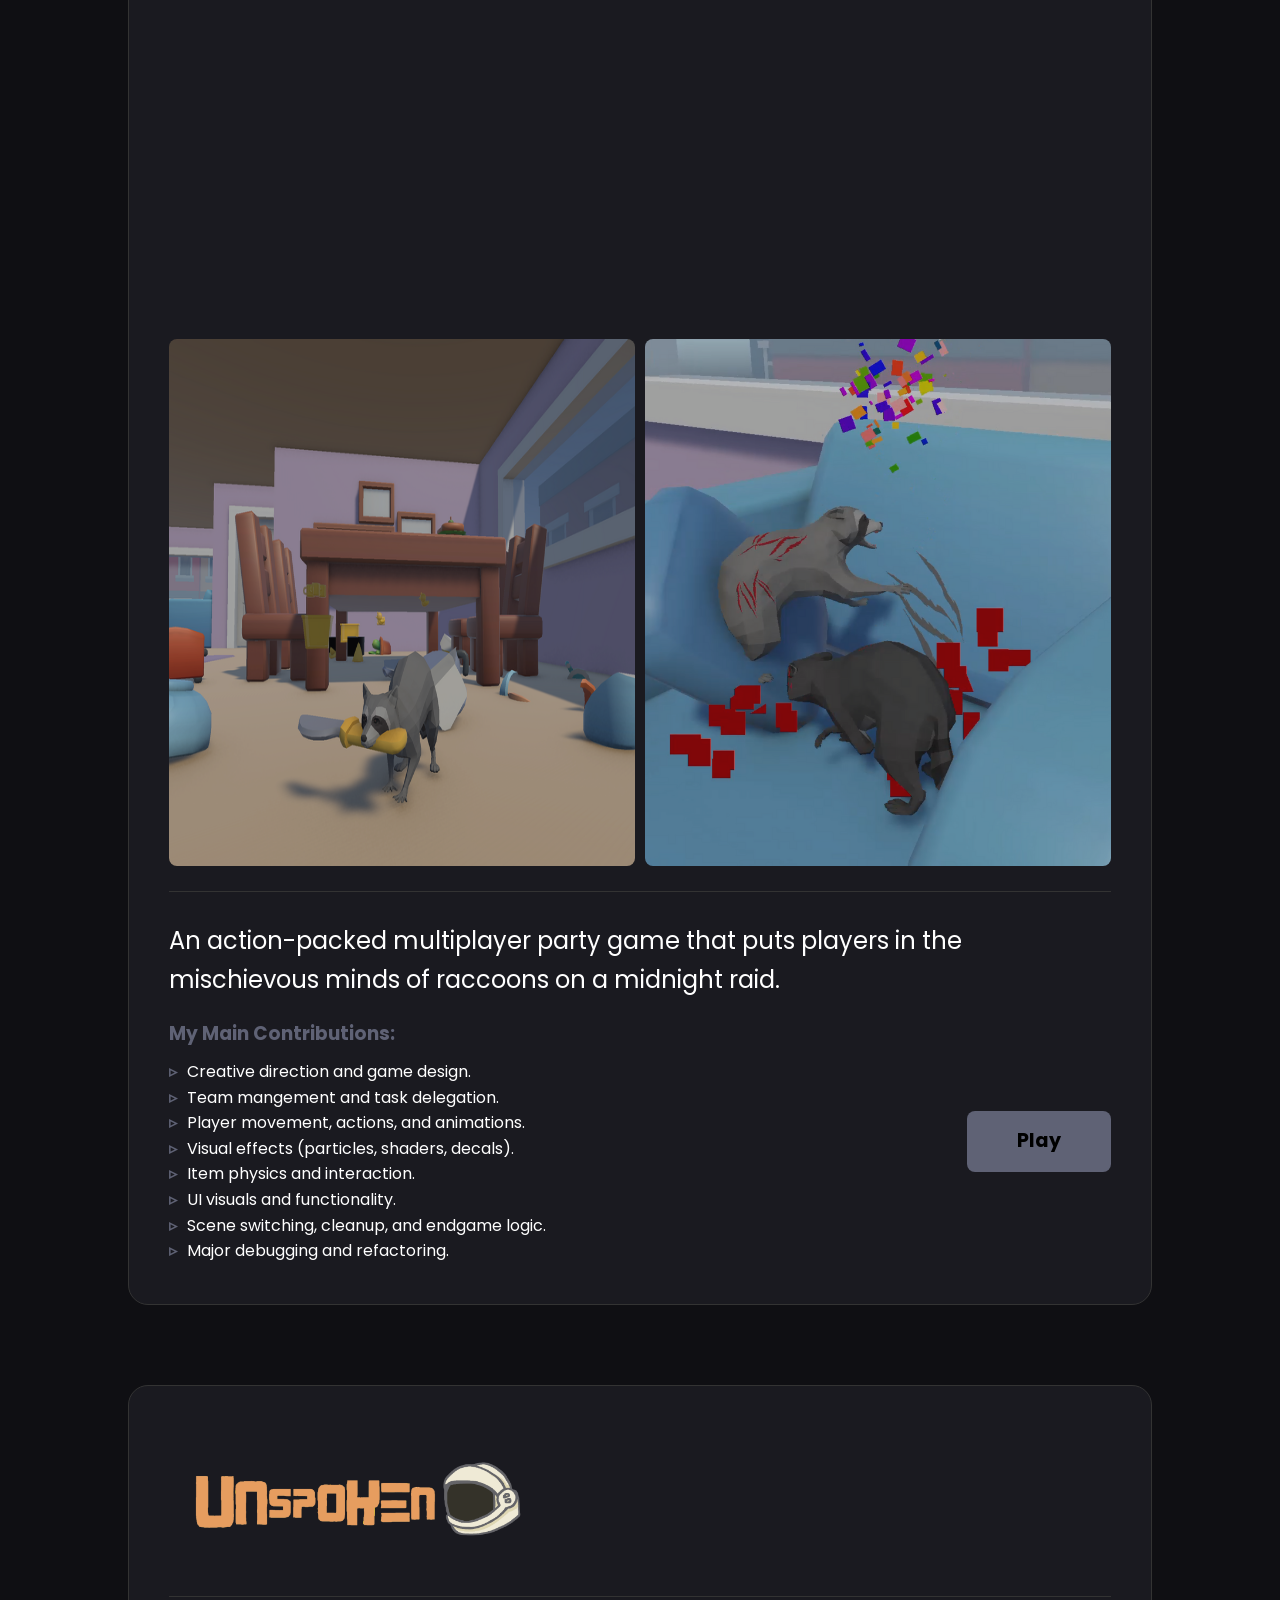
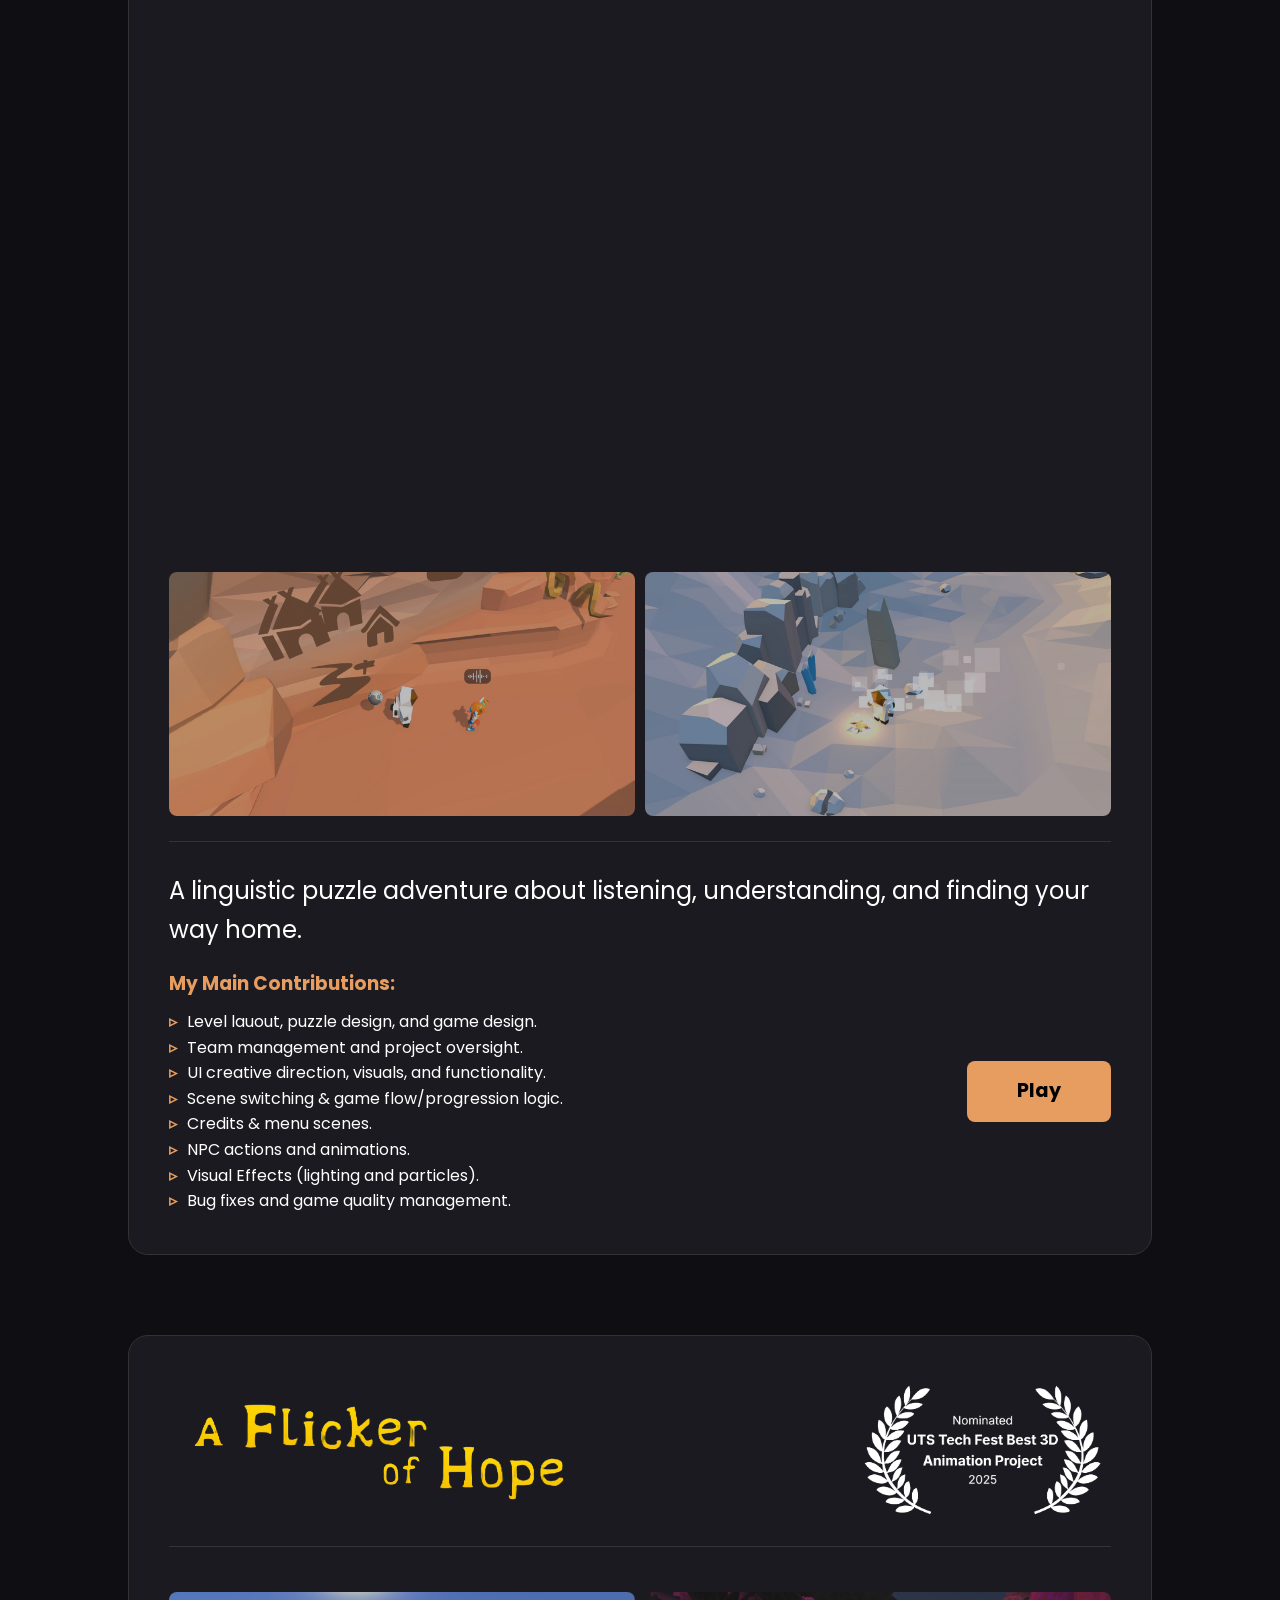
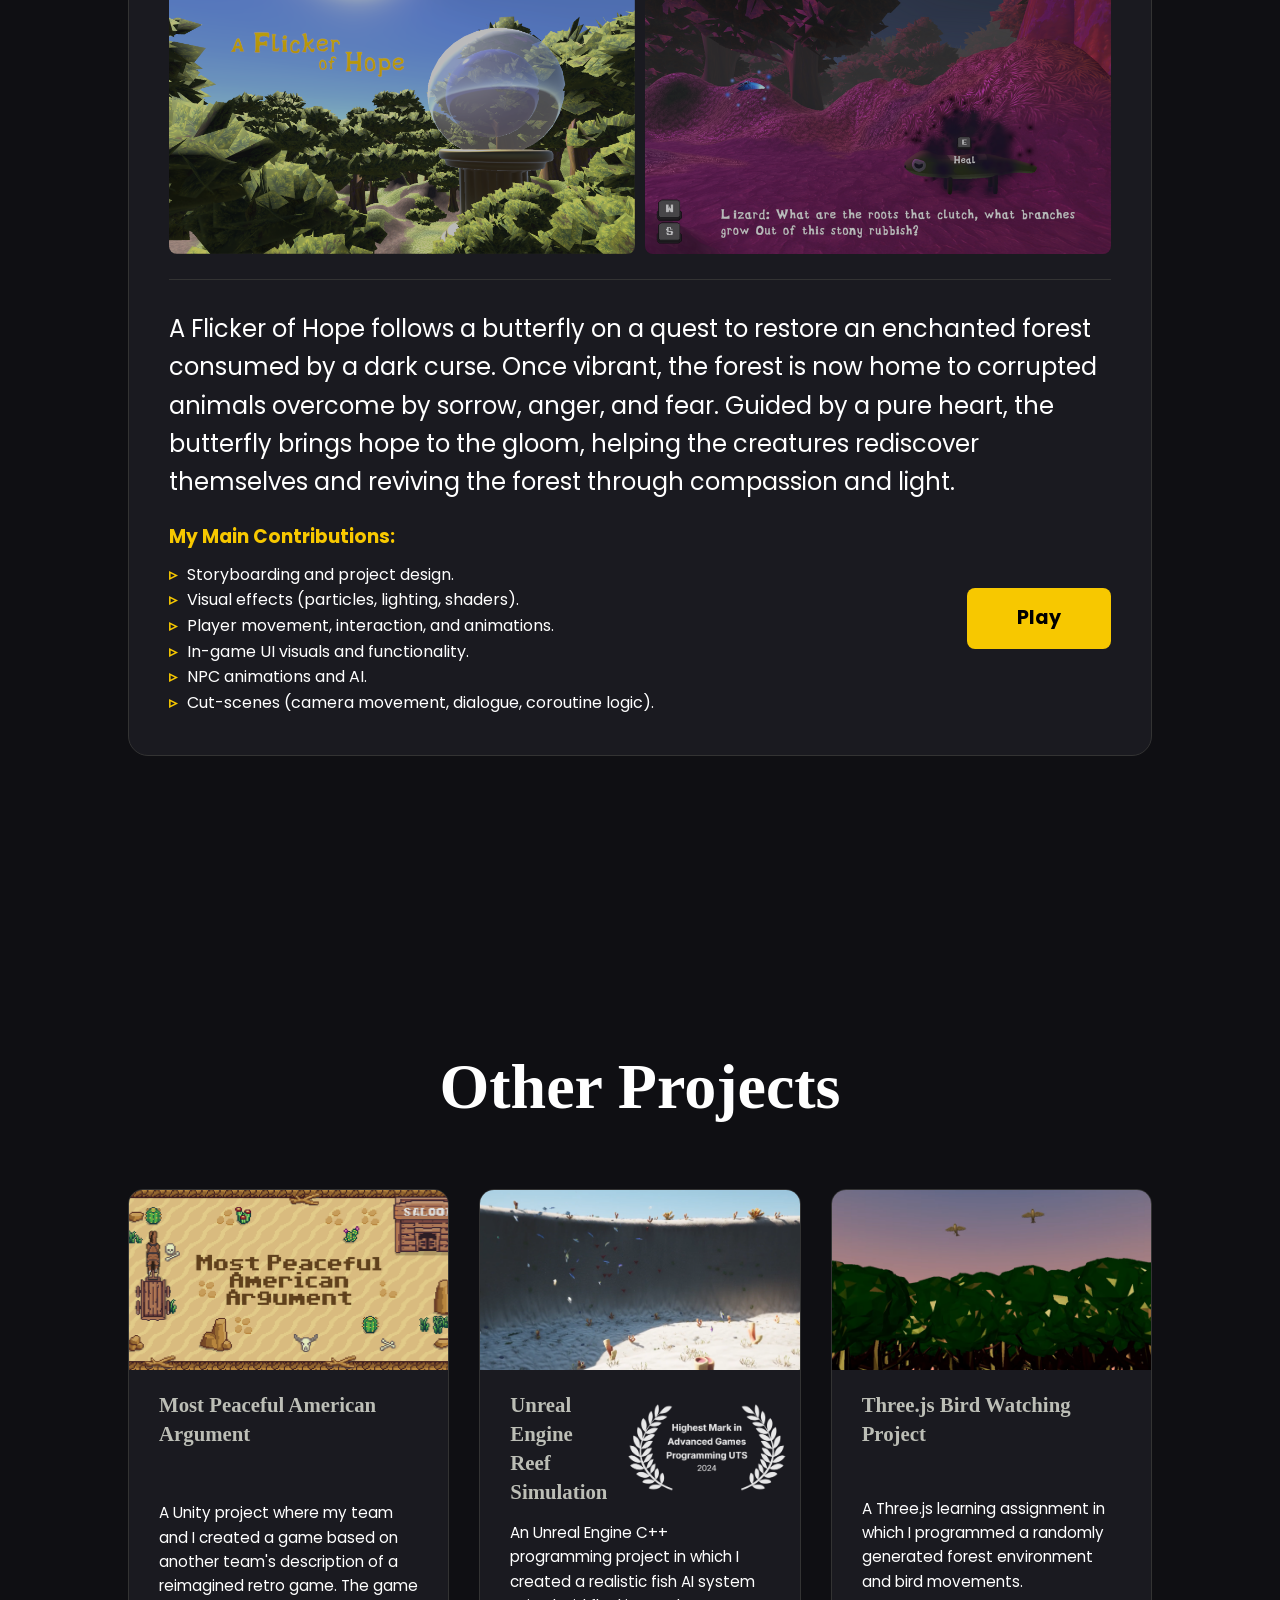
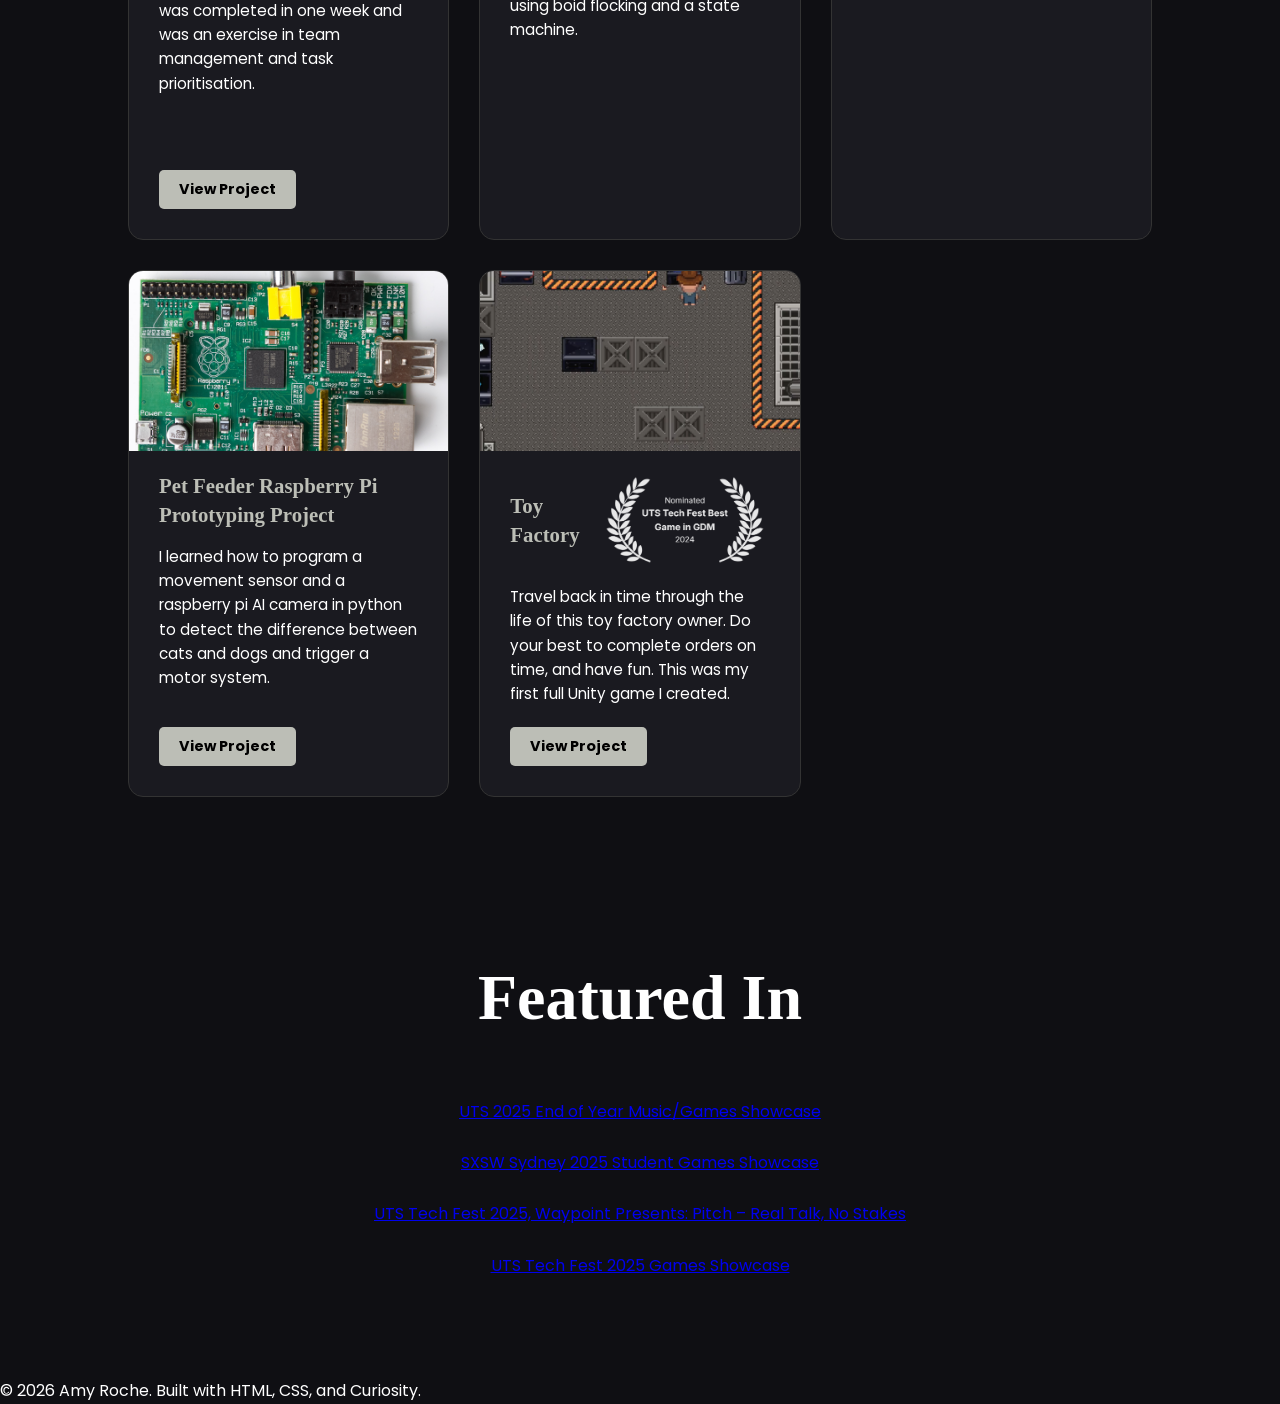
==== commit c3f611c1: "character teleports if at edge of screen" ====
--- a/Website/index.html
+++ b/Website/index.html
@@ -14,9 +14,10 @@
         <div class="logo">Amy Roche</div>
         <ul>
             <li><a href="#title">Home</a></li>
+            <li><a href="#about">About Me</a></li>
             <li><a href="#projects">Games</a></li>
+            <li><a href="#other-projects">Other Projects</a></li>
             <li><a href="#featured">Featured</a></li>
-            <li><a href="#about">About Me</a></li>
         </ul>
     </nav>
 
@@ -275,14 +276,13 @@
 
         function gameLoop() {
             let moved = false;
+            const screenHalfWidth = window.innerWidth / 2;
 
             if (isMovingLeft) {
                 xPos -= 4;
-                sprite.style.transform = `translateX(${xPos}px) scaleX(-1)`;
                 moved = true;
             } else if (isMovingRight) {
                 xPos += 4; 
-                sprite.style.transform = `translateX(${xPos}px) scaleX(1)`;
                 moved = true;
             }
 
@@ -293,6 +293,23 @@
                 sprite.src = idleImg;
                 isWalking = false;
             }
+            
+            if (xPos > screenHalfWidth) {
+                xPos = -screenHalfWidth;
+            }
+            
+            if (xPos < -screenHalfWidth) {
+                xPos = screenHalfWidth;
+            }
+
+            if (isMovingLeft) {
+                sprite.style.transform = `translateX(${xPos}px) scaleX(-1)`;
+            } else if (isMovingRight) {
+                sprite.style.transform = `translateX(${xPos}px) scaleX(1)`;
+            } else {
+                const currentScaleX = sprite.style.transform.includes('scaleX(-1)') ? -1 : 1;
+                sprite.style.transform = `translateX(${xPos}px) scaleX(${currentScaleX})`;
+            }
 
             requestAnimationFrame(gameLoop);
         }
--- a/Website/style.css
+++ b/Website/style.css
@@ -270,7 +270,7 @@
 }
 
 .award img {
-    height: 100px;
+    height: 150px;
     width: auto;
     object-fit: contain;
 }
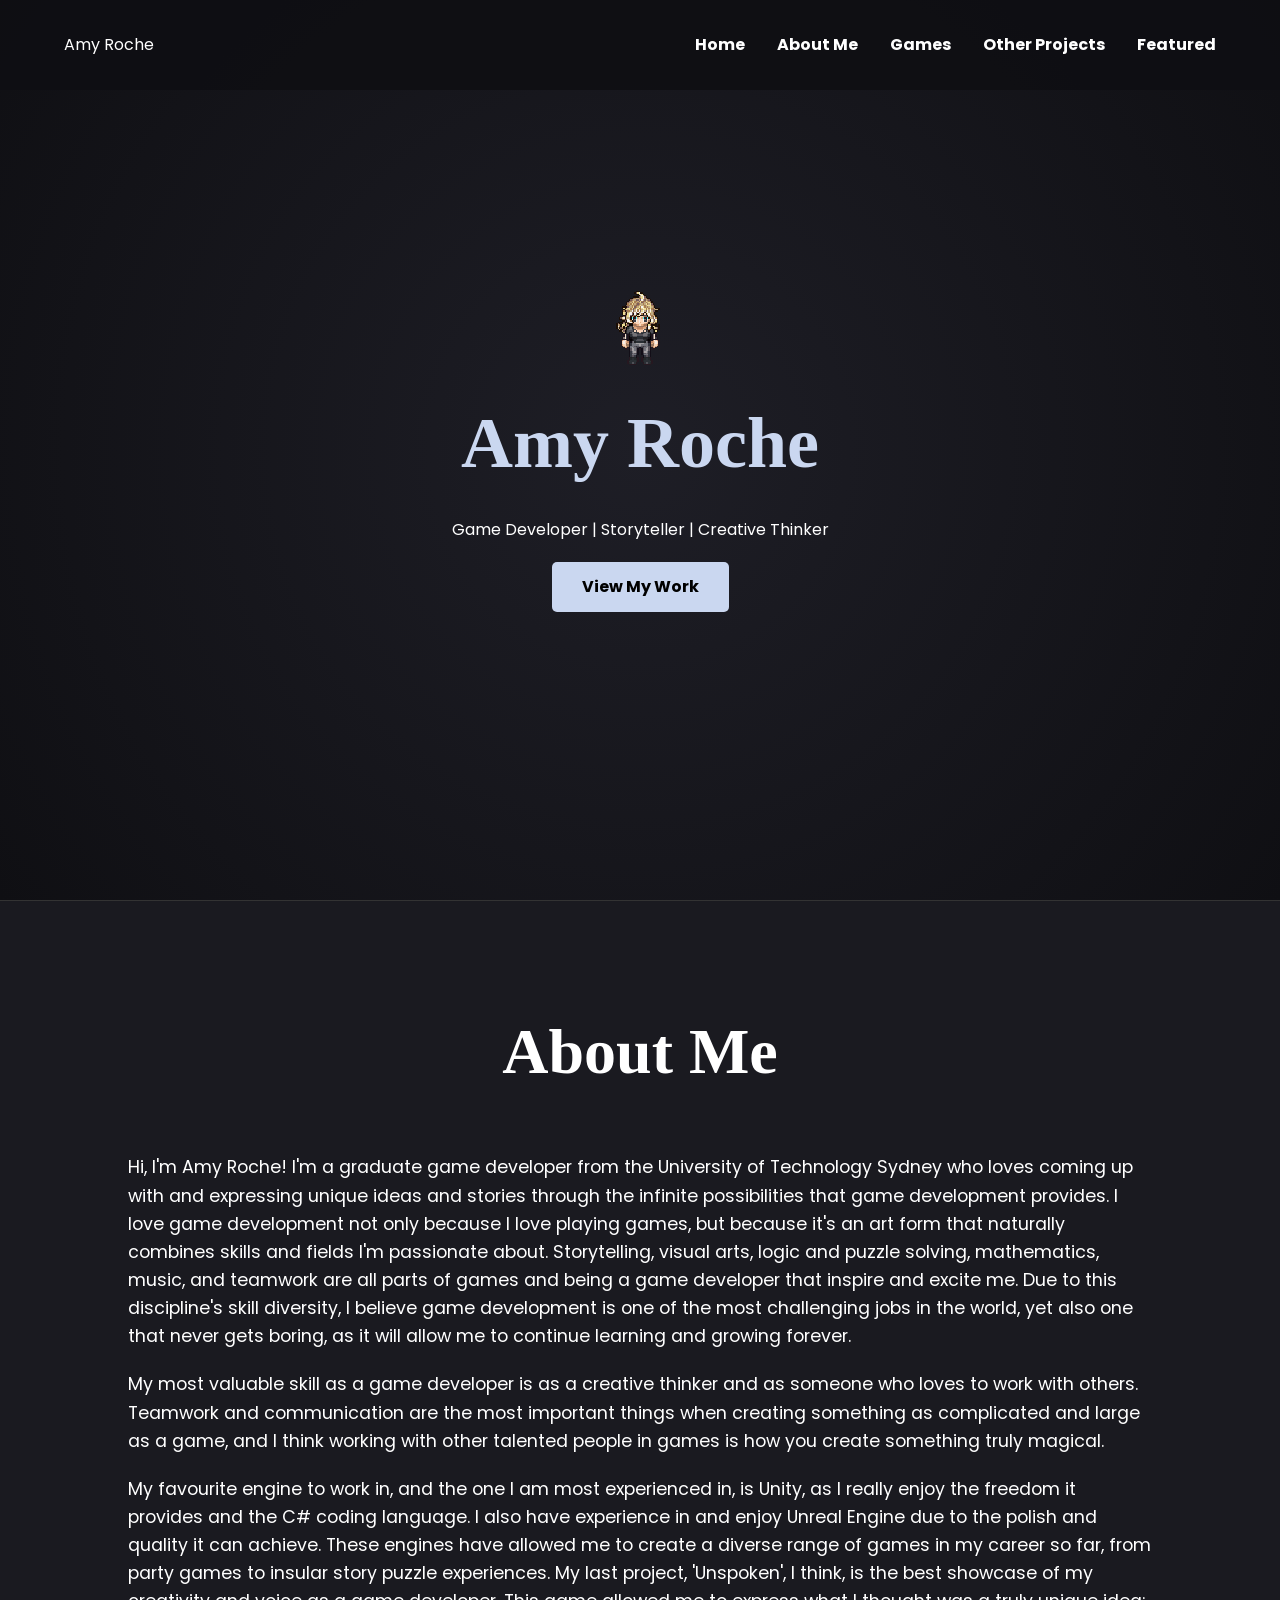
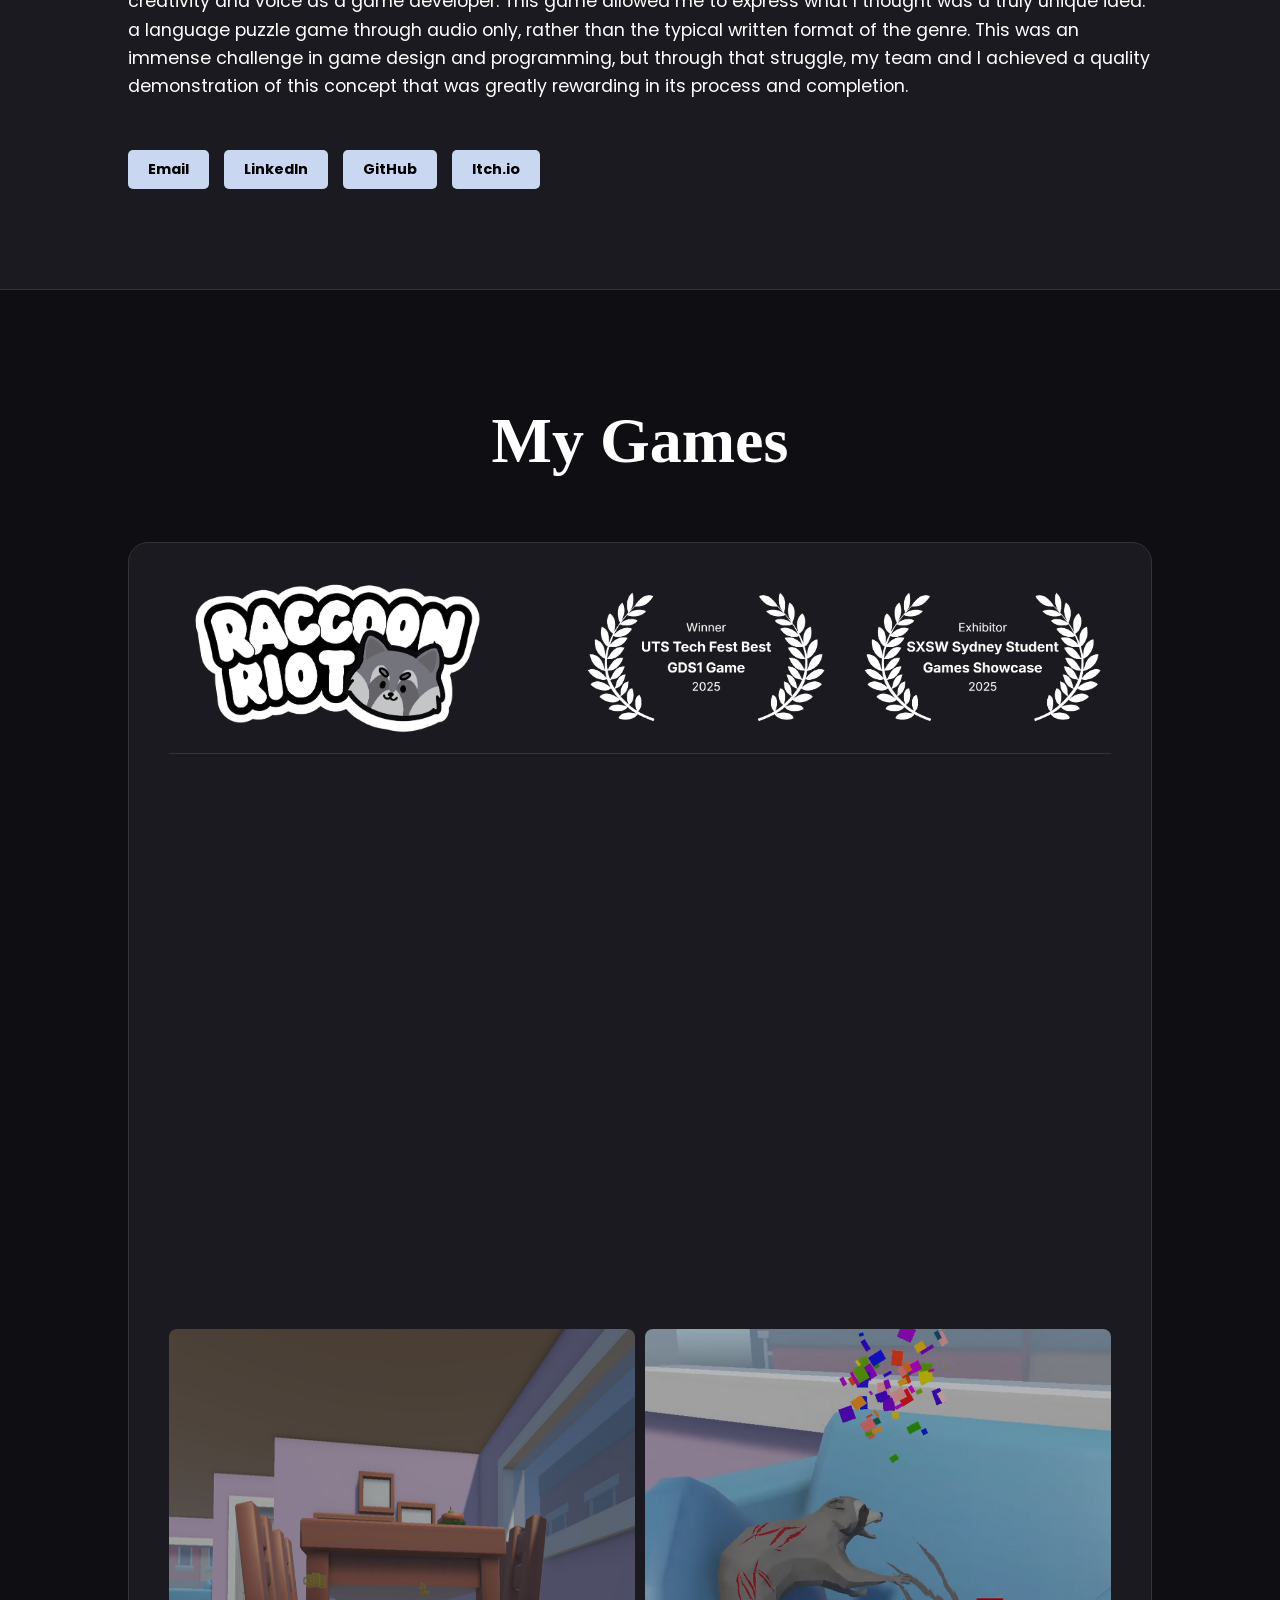
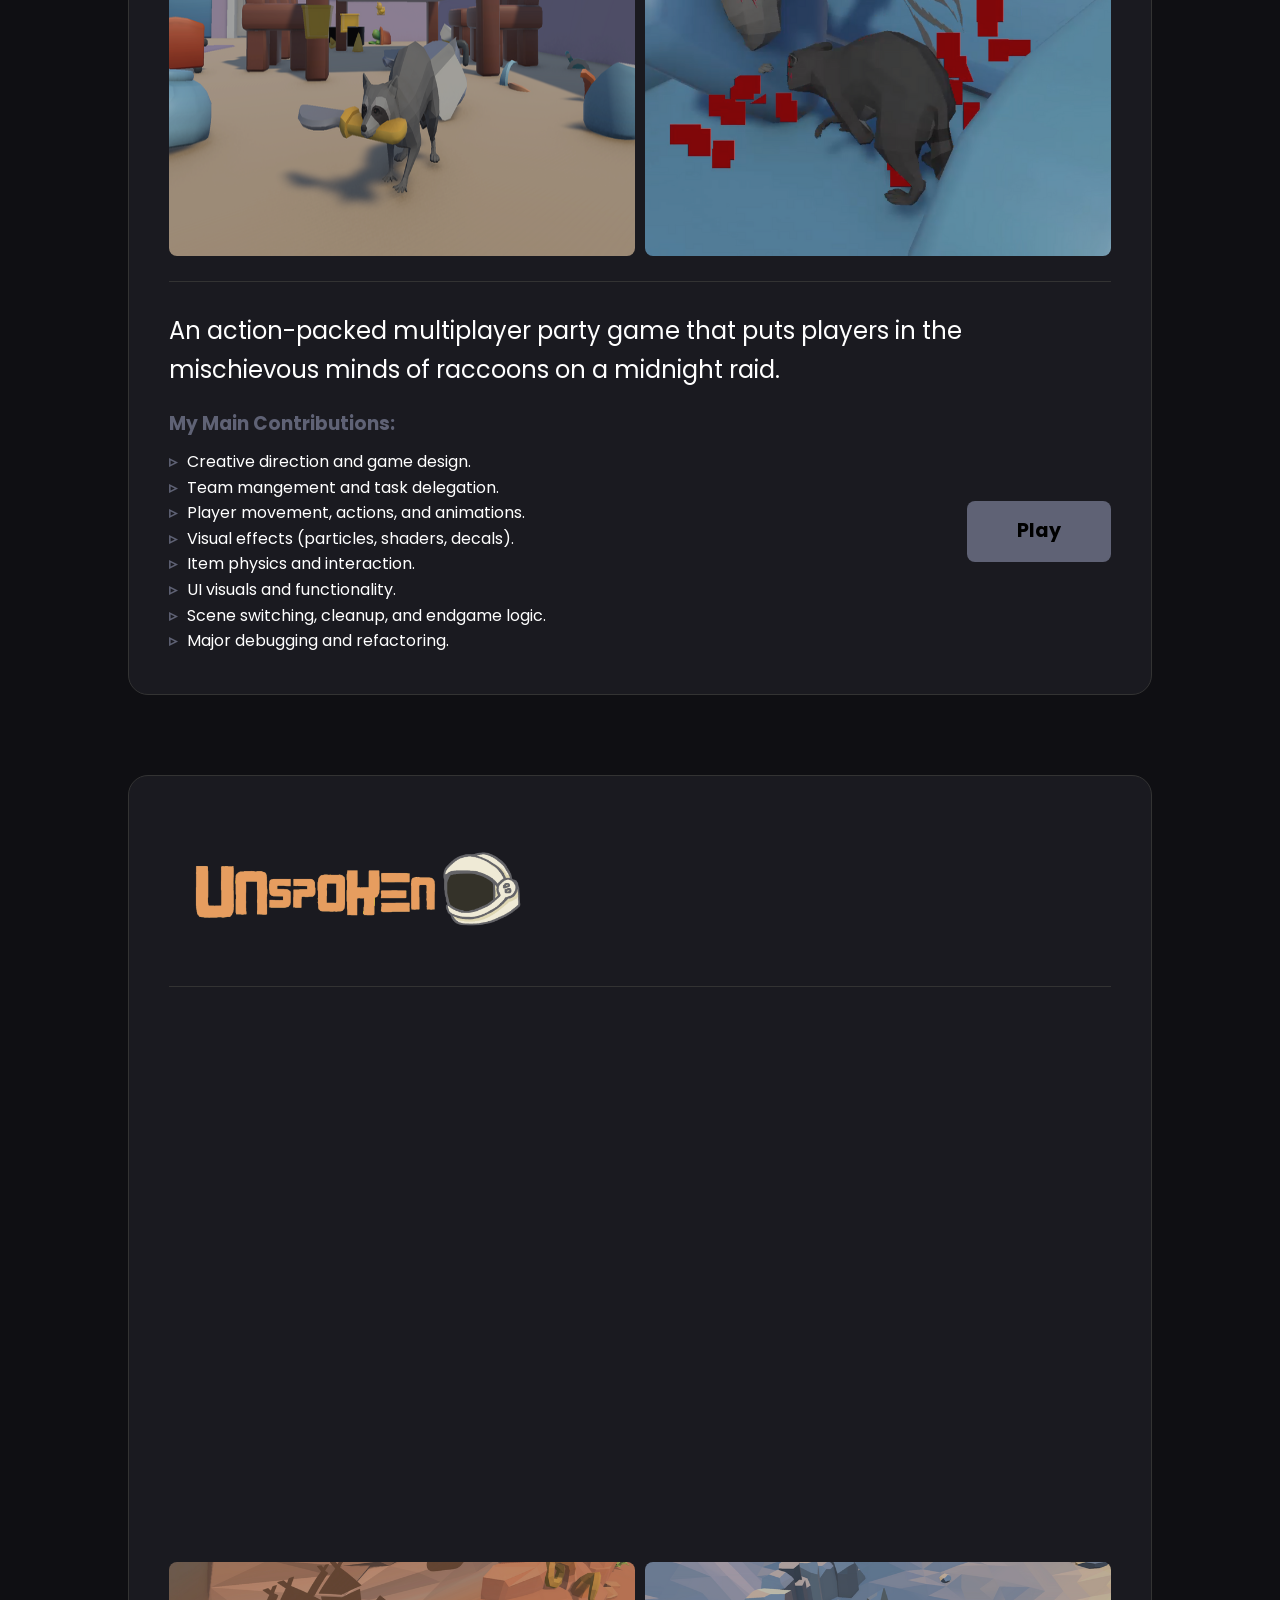
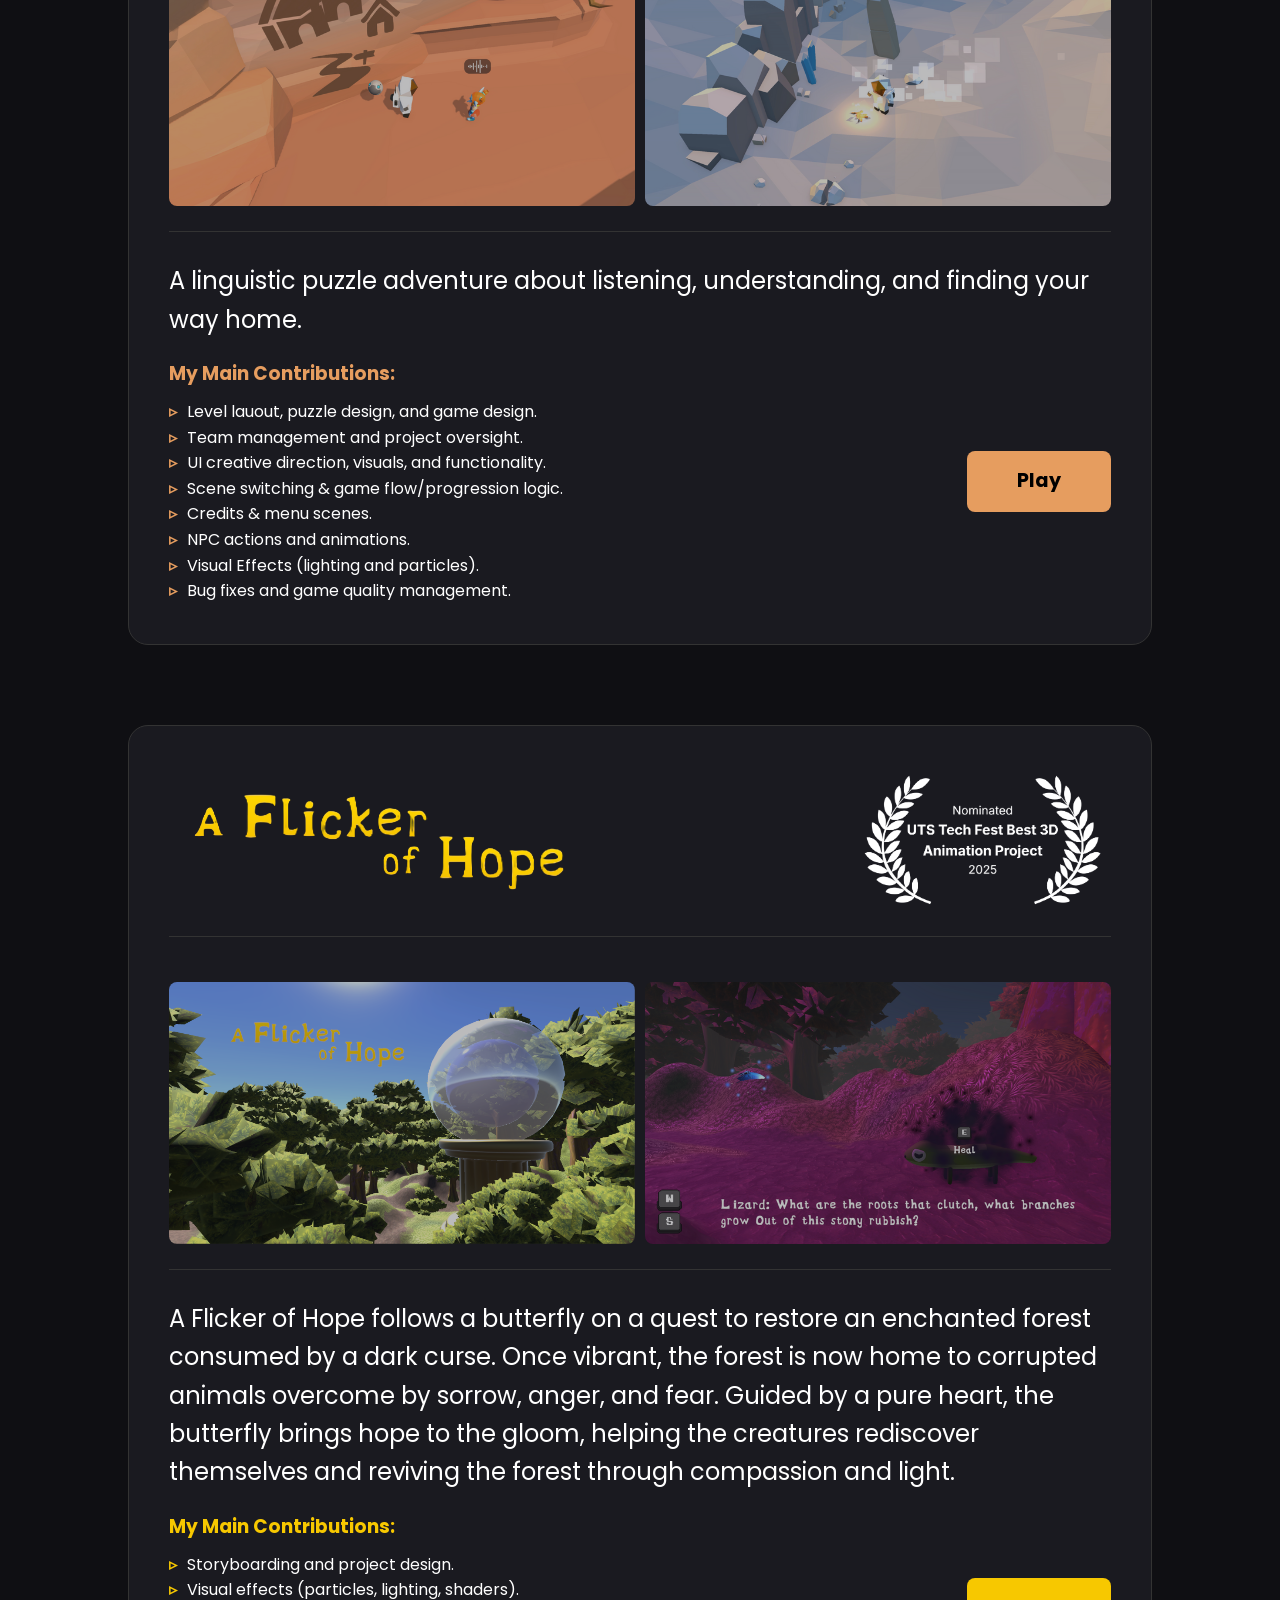
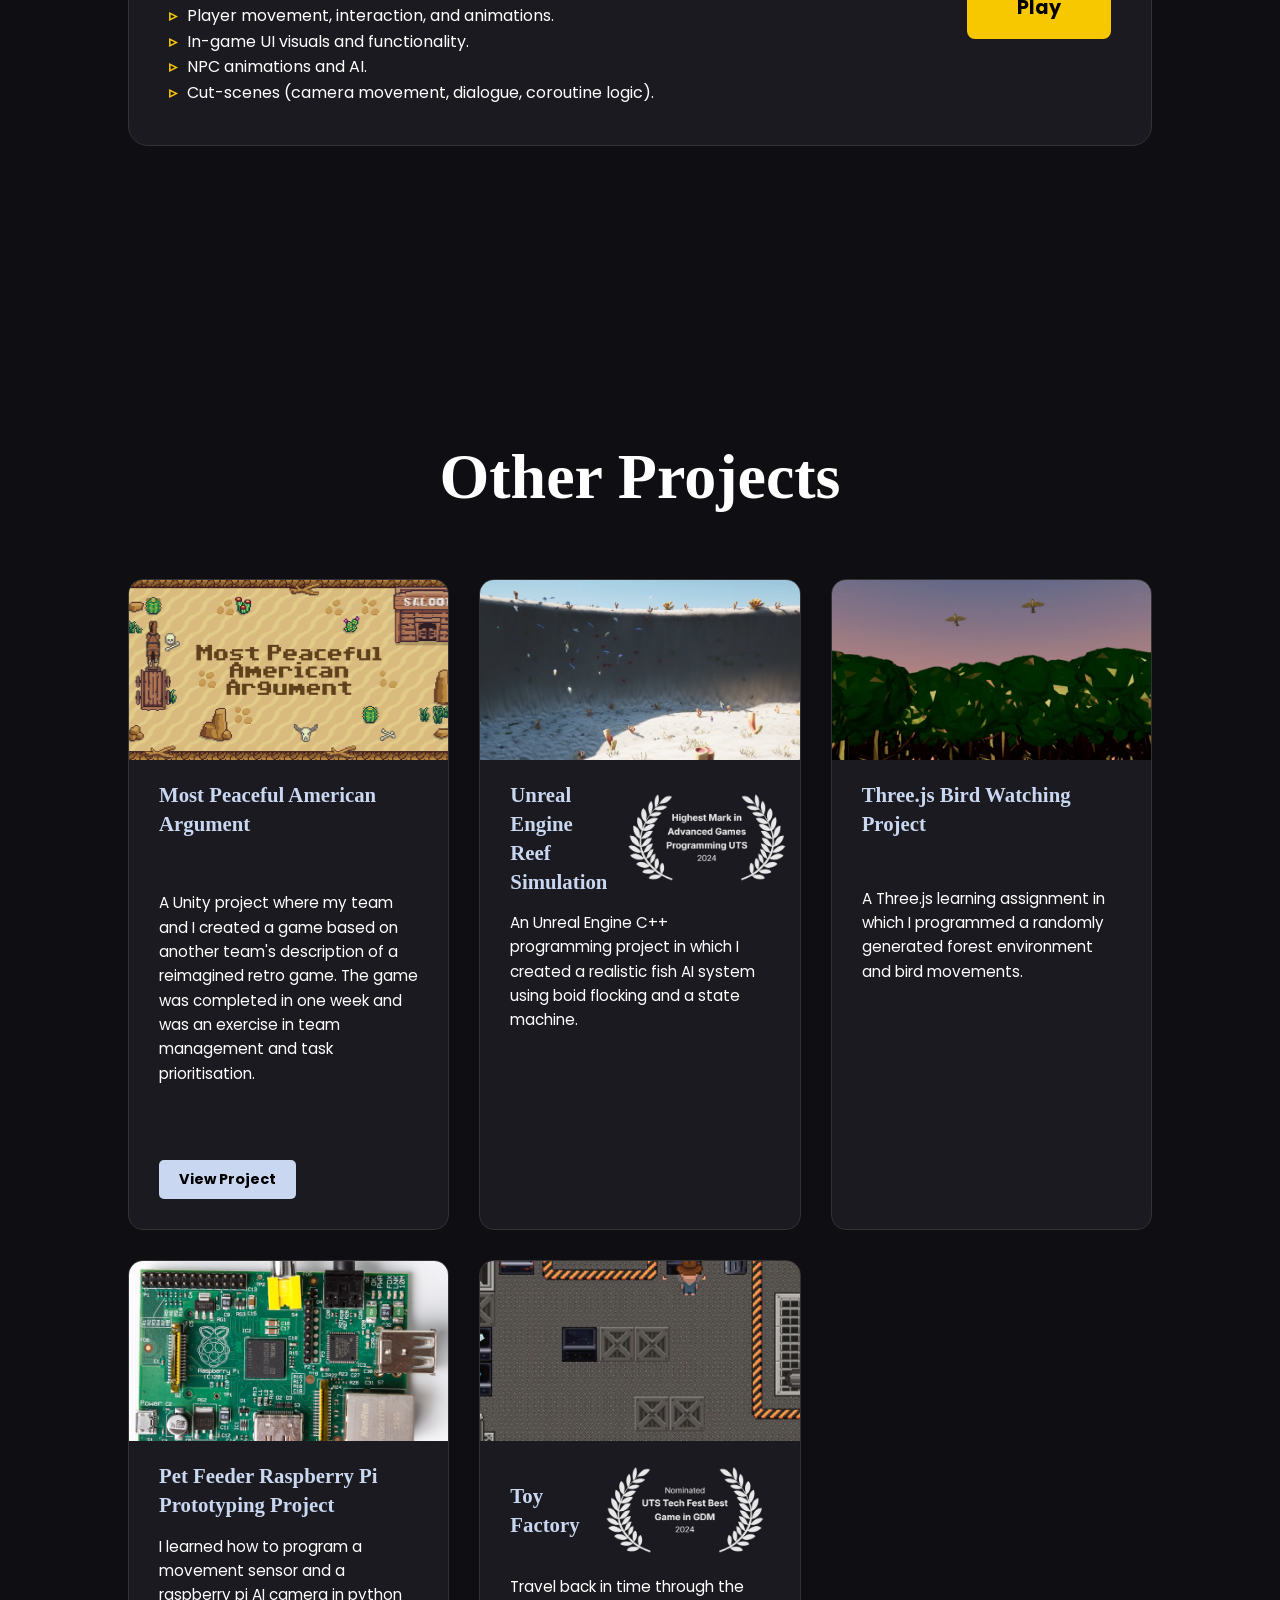
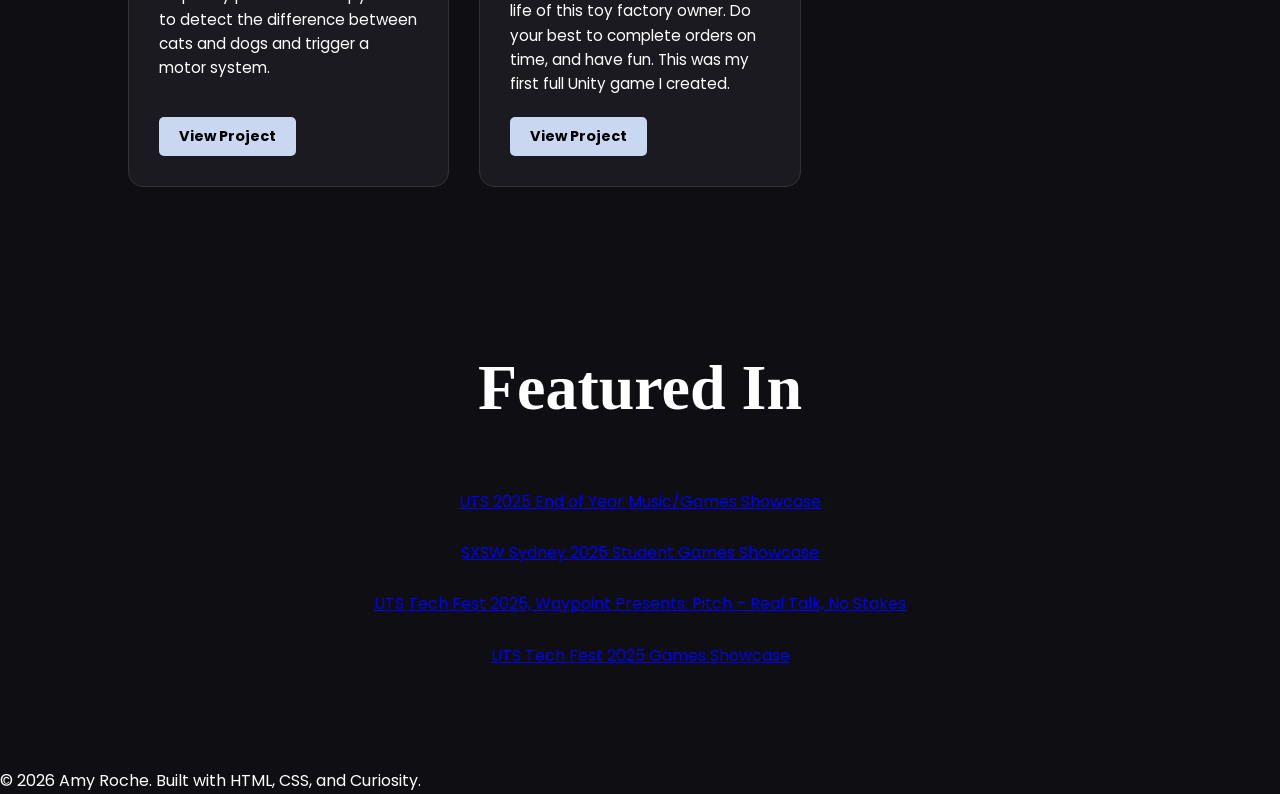
==== commit c3b49172: "about me" ====
--- a/Website/index.html
+++ b/Website/index.html
@@ -28,6 +28,27 @@
             <h1><span class="highlight">Amy Roche</span></h1>
             <p>Game Developer | Storyteller | Creative Thinker</p>
             <a href="#projects" class="btn">View My Work</a>
+        </div>
+    </section>
+
+    <!-- About Me Section -->
+    <section id="about" class="about">
+        <h2 class="section-title">About Me</h2>
+        <div class="about-content">
+            <div class="about-text">
+                <p>Hi, I'm Amy Roche! I'm a graduate game developer from the University of Technology Sydney who loves coming up with and expressing unique ideas and stories through the infinite possibilities that game development provides. I love game development not only because I love playing games, but because it's an art form that naturally combines skills and fields I'm passionate about. Storytelling, visual arts, logic and puzzle solving, mathematics, music, and teamwork are all parts of games and being a game developer that inspire and excite me. Due to this discipline's skill diversity, I believe game development is one of the most challenging jobs in the world, yet also one that never gets boring, as it will allow me to continue learning and growing forever.</p>
+
+                <p>My most valuable skill as a game developer is as a creative thinker and as someone who loves to work with others. Teamwork and communication are the most important things when creating something as complicated and large as a game, and I think working with other talented people in games is how you create something truly magical.</p>
+                    
+                <p>My favourite engine to work in, and the one I am most experienced in, is Unity, as I really enjoy the freedom it provides and the C# coding language. I also have experience in and enjoy Unreal Engine due to the polish and quality it can achieve. These engines have allowed me to create a diverse range of games in my career so far, from party games to insular story puzzle experiences. My last project, 'Unspoken', I think, is the best showcase of my creativity and voice as a game developer. This game allowed me to express what I thought was a truly unique idea: a language puzzle game through audio only, rather than the typical written format of the genre. This was an immense challenge in game design and programming, but through that struggle, my team and I achieved a quality demonstration of this concept that was greatly rewarding in its process and completion.</p>
+                
+                <div class="about-links">
+                    <a href="amy@greenwatt.com.au" class="btn-small">Email</a>
+                    <a href="https://www.linkedin.com/in/amy-roche-a19516216/" target="_blank" class="btn-small">LinkedIn</a>
+                    <a href="https://github.com/amezzles" target="_blank" class="btn-small">GitHub</a>
+                    <a href="https://amezzles.itch.io/" target="_blank" class="btn-small">Itch.io</a>
+                </div>
+            </div>
         </div>
     </section>
 
--- a/Website/style.css
+++ b/Website/style.css
@@ -11,7 +11,7 @@
 :root {
     --bg-color: #0f0f13;
     --card-bg: #1a1a20;
-    --accent-color: #bcbeb6;
+    --accent-color: #cad7f0;
     --text-color: #ffffff;
     --body-font: 'Poppins', sans-serif;
     --heading-font: 'MyCustomFont', cursive;
@@ -448,4 +448,59 @@
 .featured-content a:hover {
     color: var(--accent-color);
     text-shadow: 0 0 10px var(--accent-color);
+}
+
+/* =========================================
+   13. ABOUT ME
+   ========================================= */
+.about {
+    padding: 100px 10%;
+    background-color: var(--card-bg);
+    border-top: 1px solid #333;
+    border-bottom: 1px solid #333;
+}
+
+.about-content {
+    display: flex;
+    align-items: center;
+    gap: 50px;
+}
+
+.about-image {
+    flex: 1;
+    max-width: 400px;
+}
+
+.about-image img {
+    width: 100%;
+    border-radius: 20px;
+    border: 2px solid var(--accent-color);
+    box-shadow: 0 0 15px rgba(188, 190, 182, 0.2);
+}
+
+.about-text {
+    flex: 2;
+}
+
+.about-text p {
+    font-size: 1.1rem;
+    margin-bottom: 20px;
+}
+
+.about-links {
+    display: flex;
+    gap: 15px;
+    flex-wrap: wrap;
+    margin-top: 30px;
+}
+
+@media (max-width: 1000px) {
+    .about-content {
+        flex-direction: column;
+        text-align: center;
+    }
+    
+    .about-links {
+        justify-content: center;
+    }
 }
